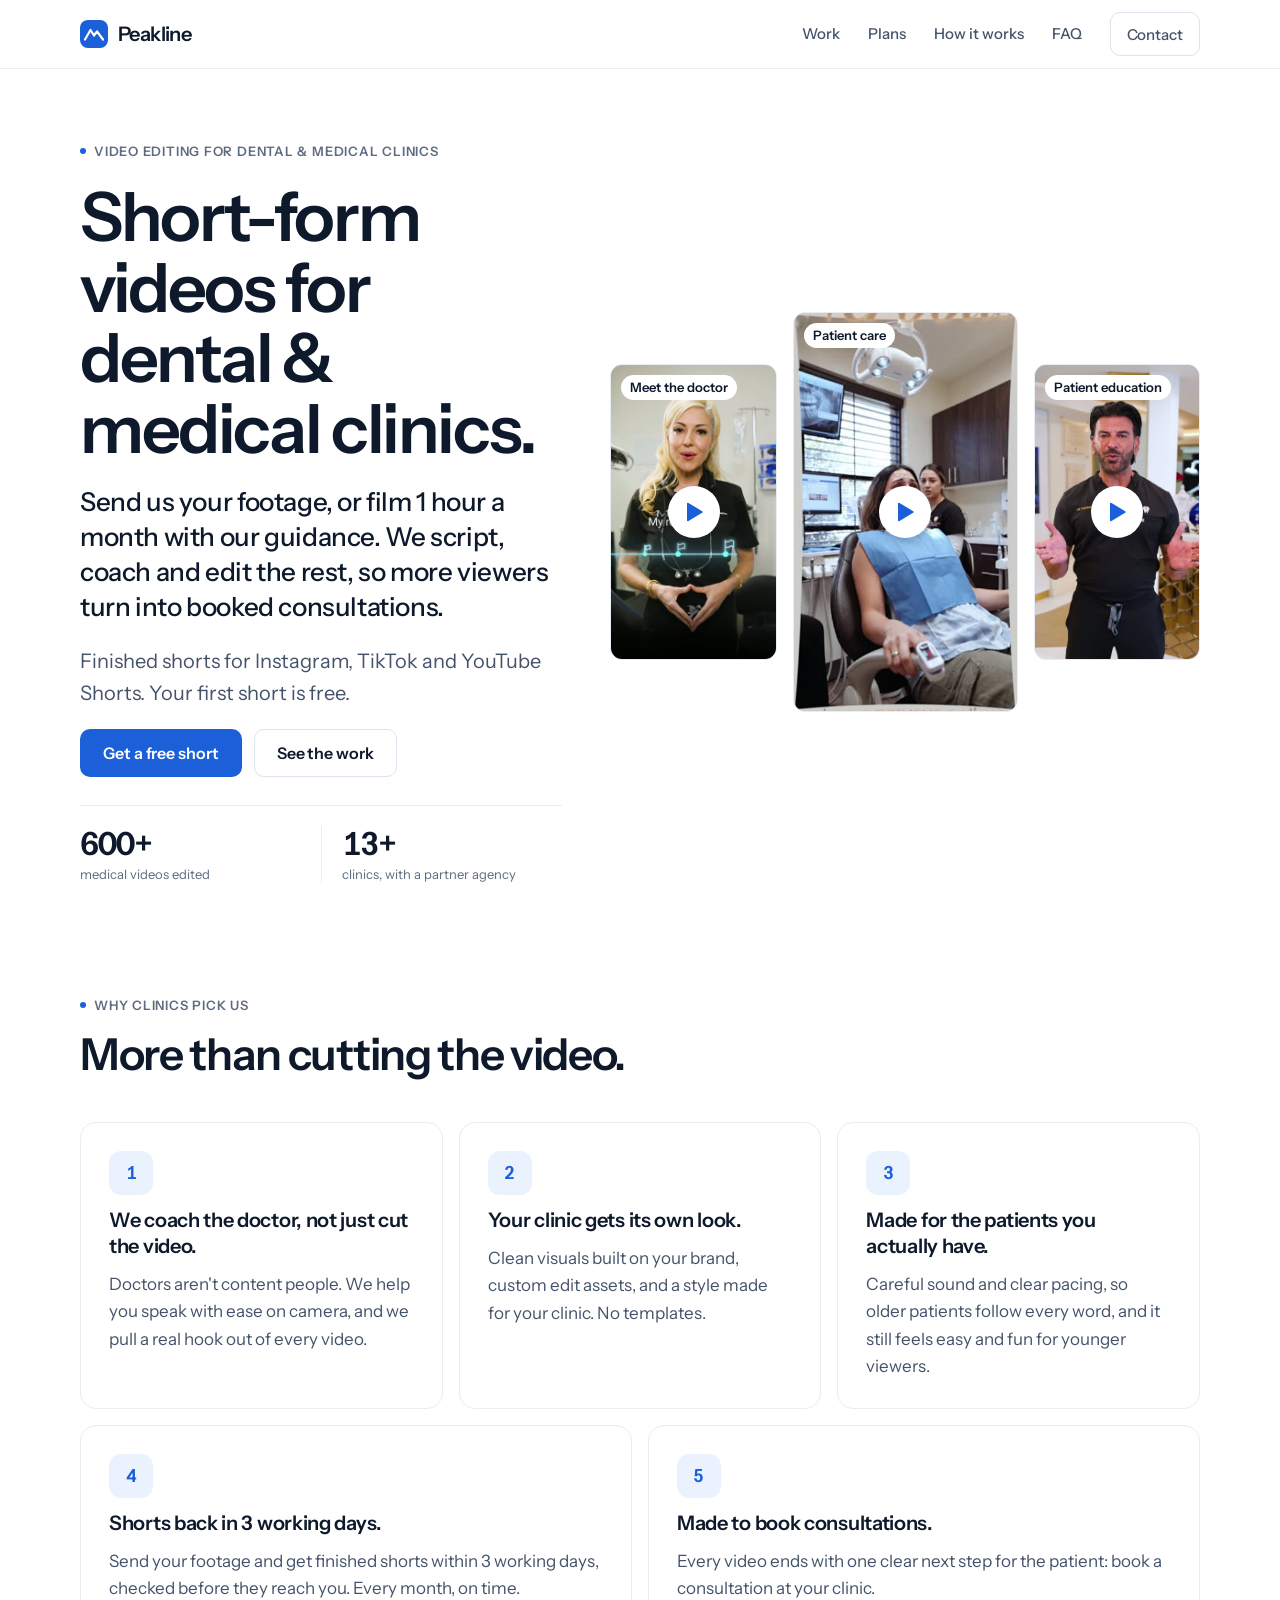
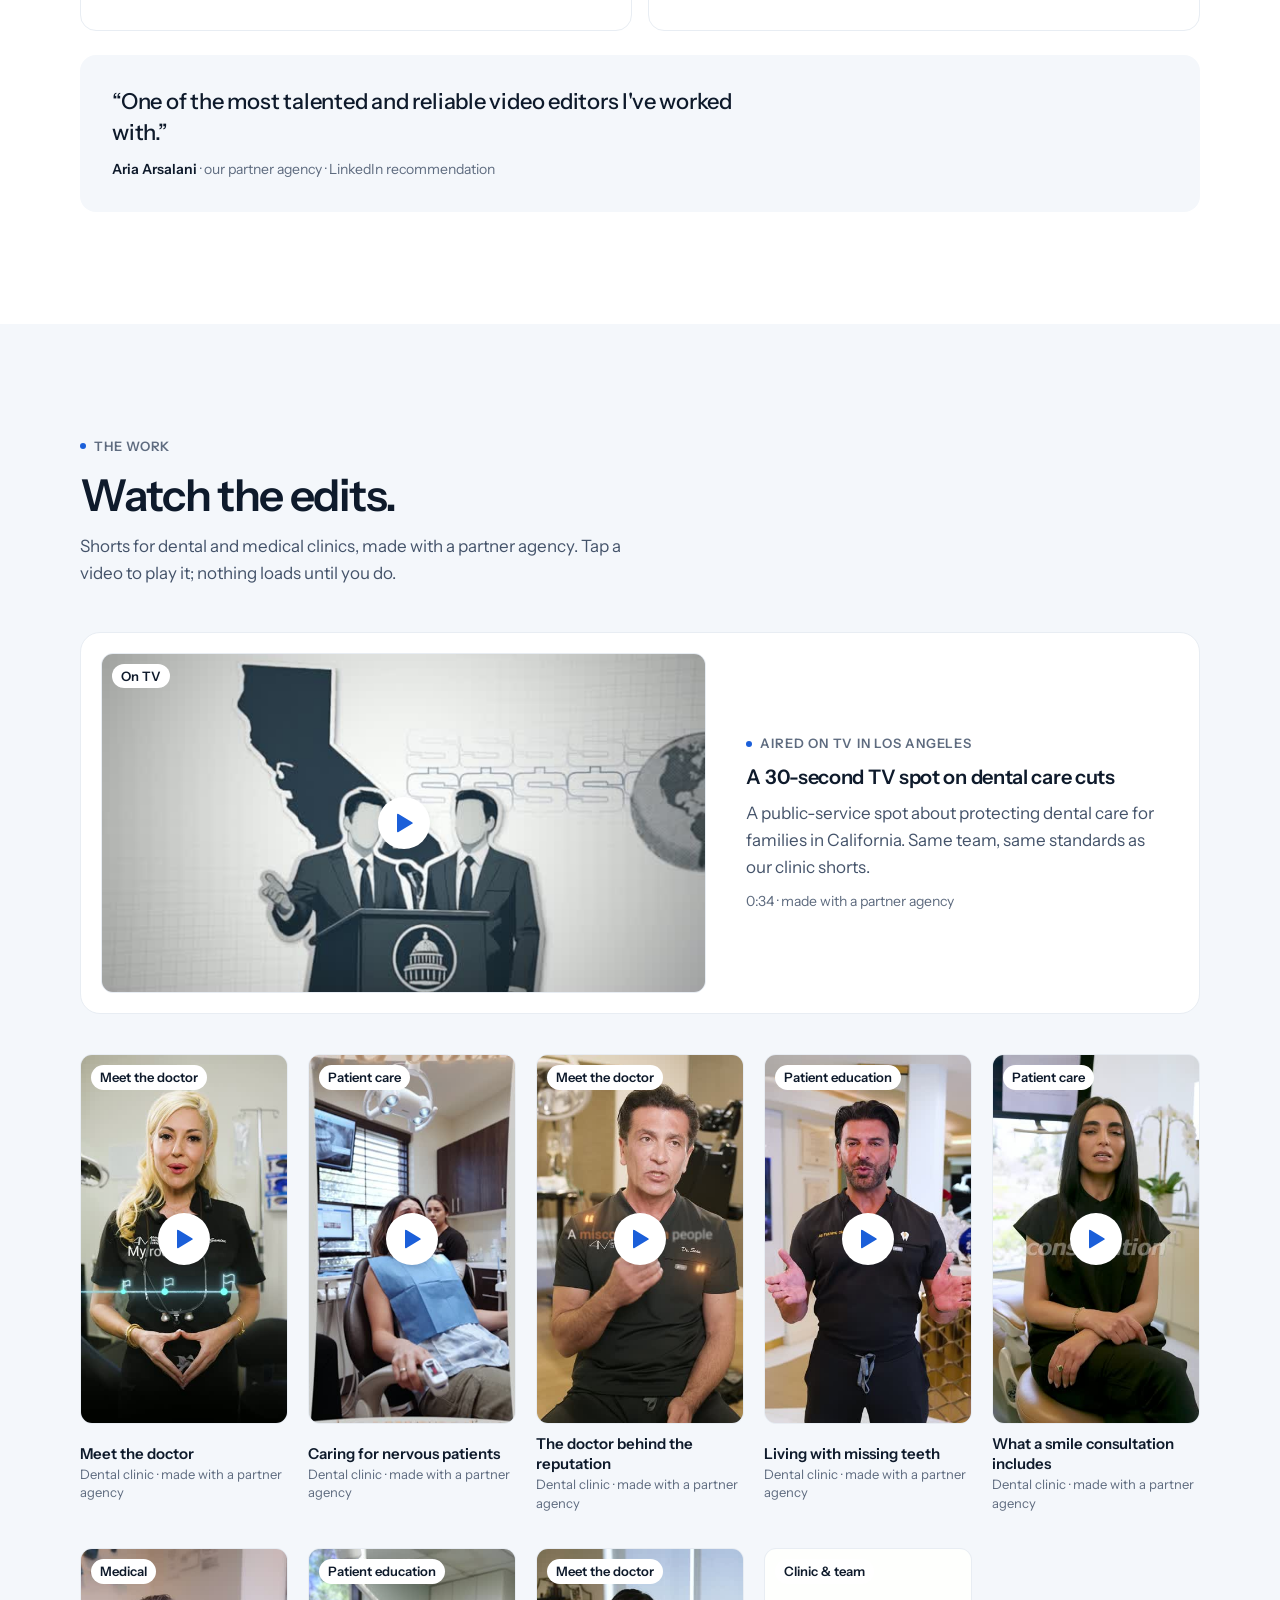
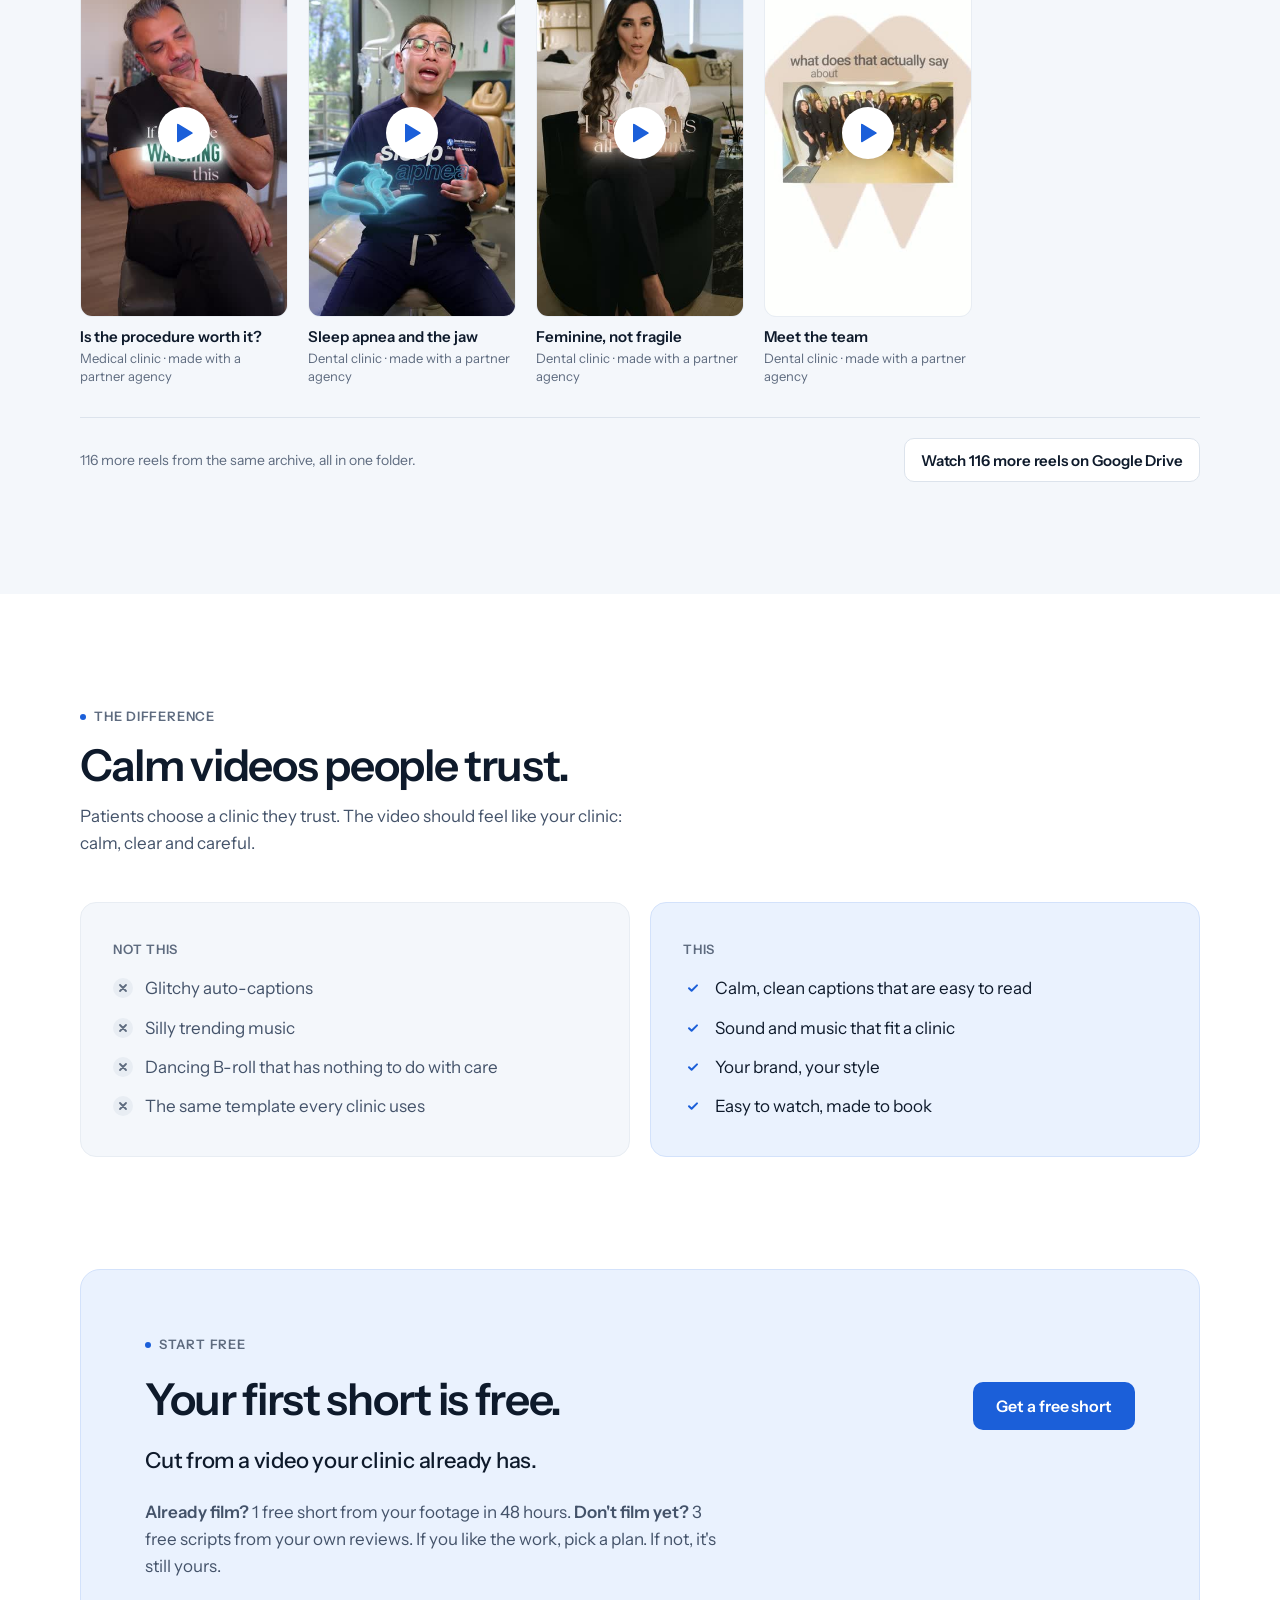
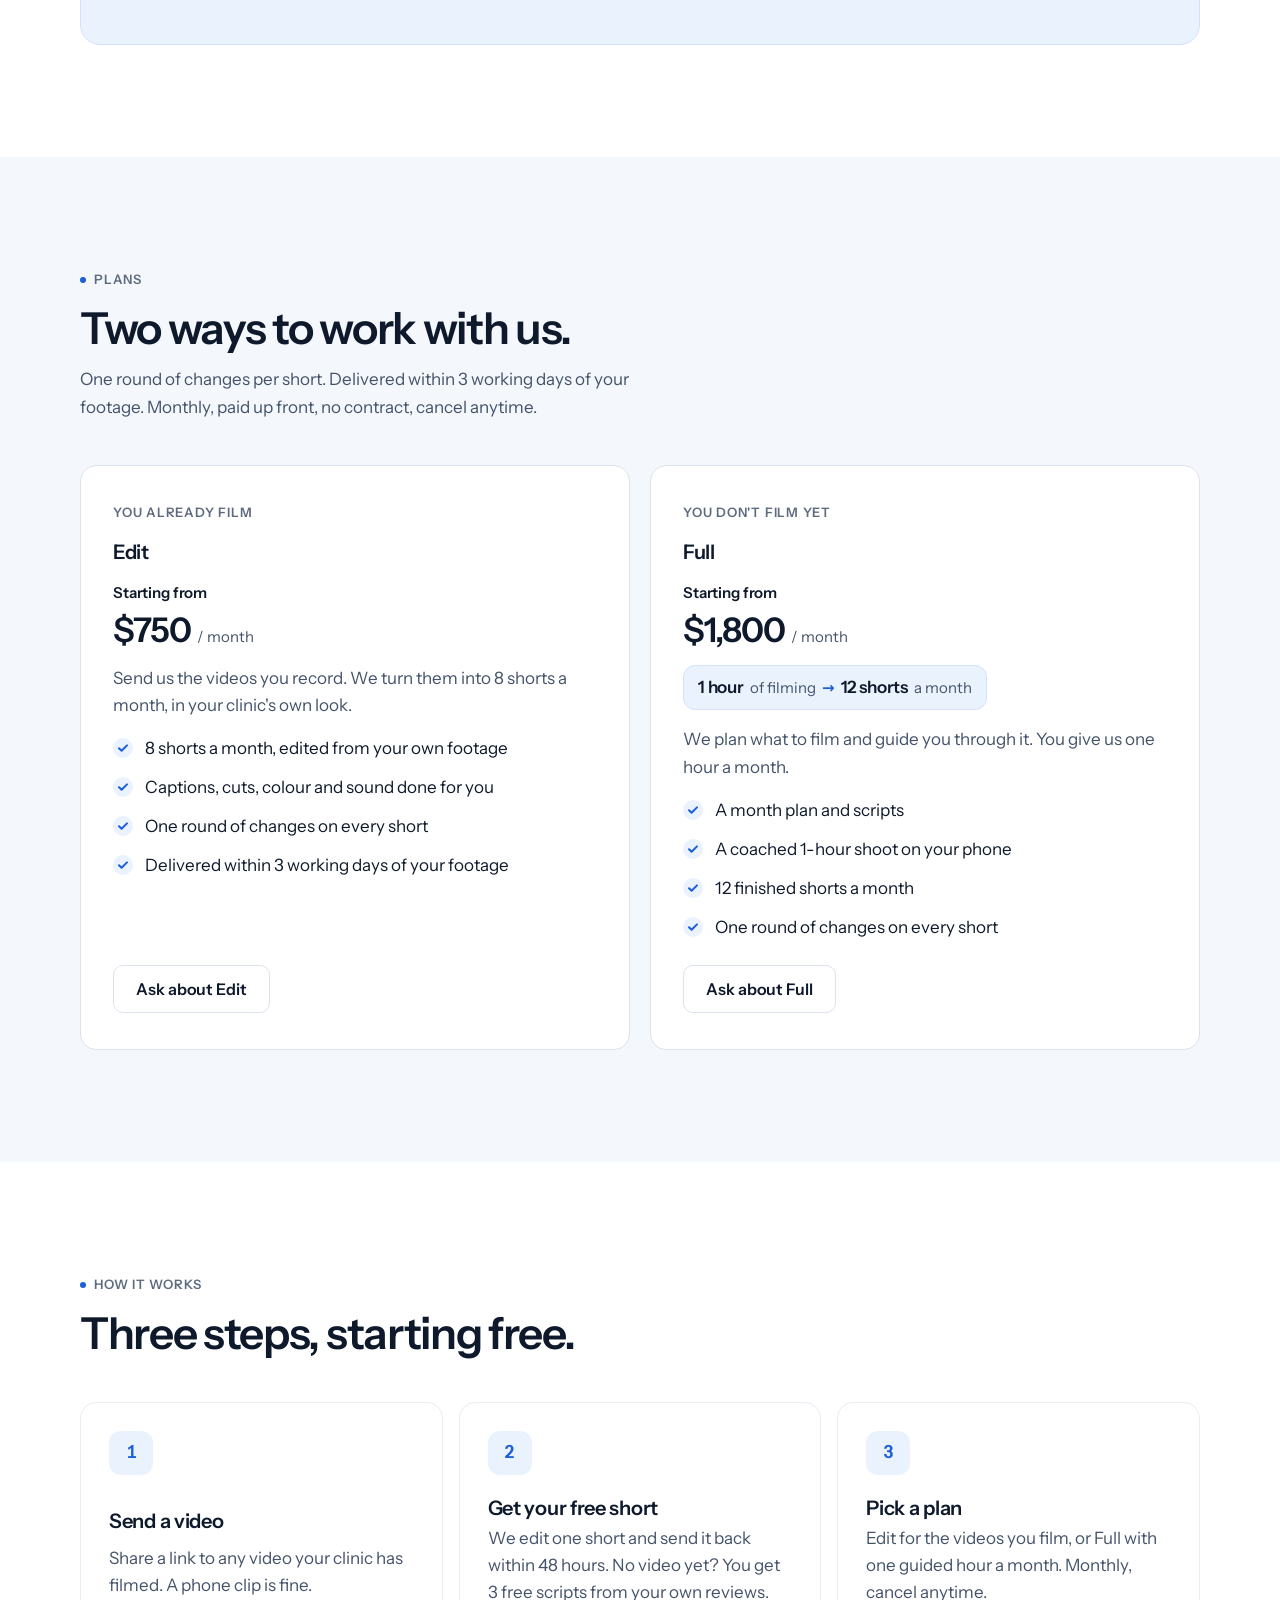
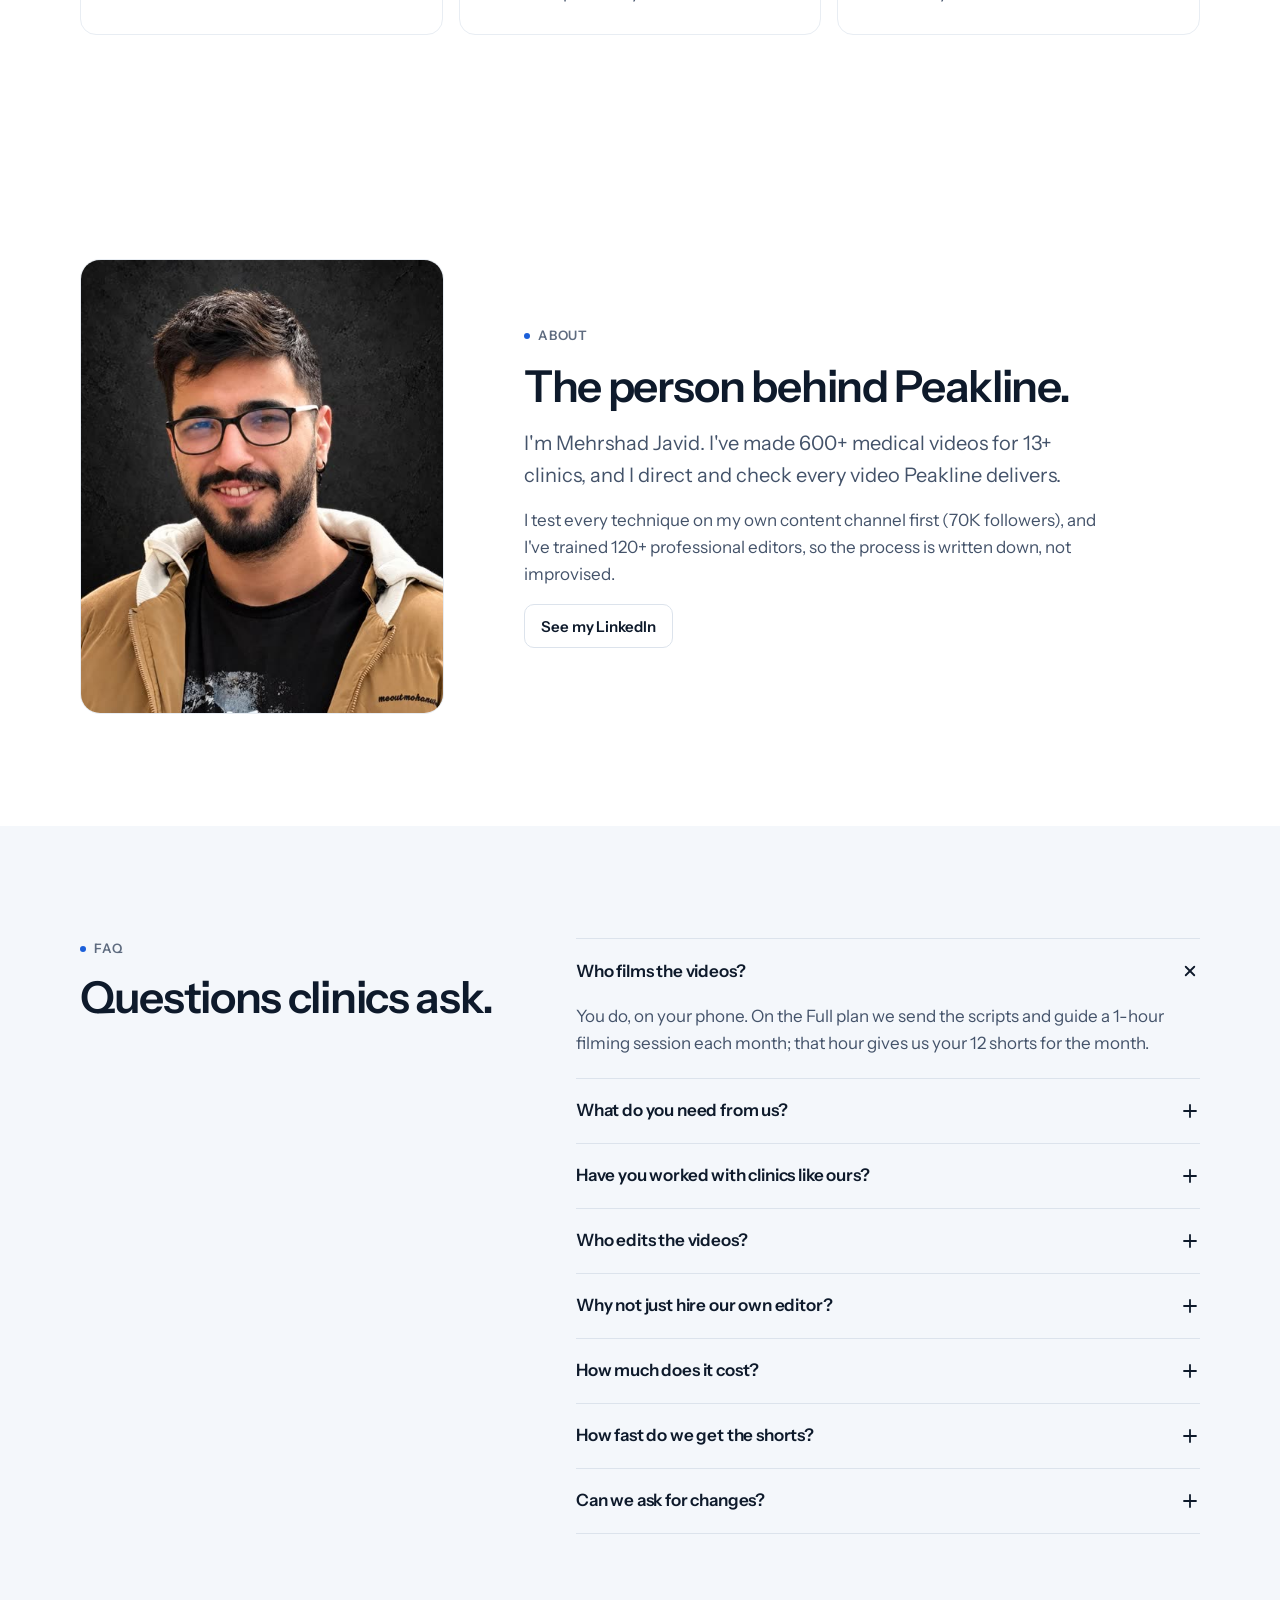
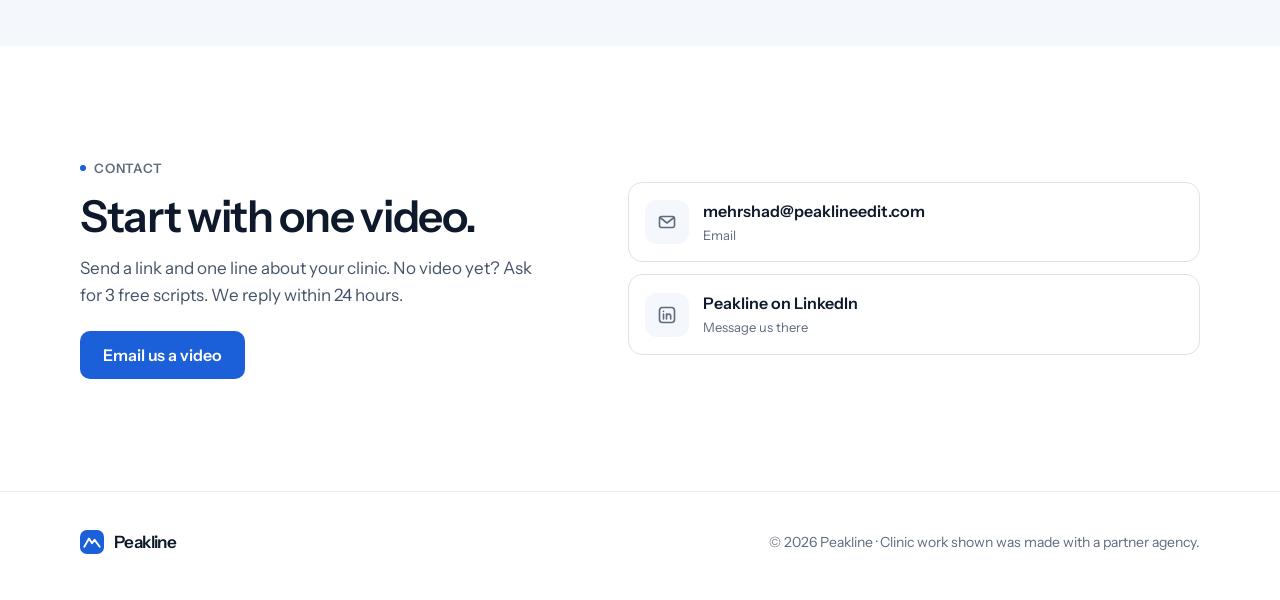
==== clinics/index.html @ 75a8a4d3 "Two pages: broad homepage + /clinics/ medical page, sitemap + robots Co-Authored-By: Claude Opus 5.5" ====
<!doctype html>
<html lang="en">
<head>
<meta charset="utf-8">
<meta name="viewport" content="width=device-width, initial-scale=1">
<title>Peakline · Short videos for dental &amp; medical clinics</title>
<meta name="description" content="Short videos for dental &amp; medical clinics, built to turn viewers into booked consults. You film 1 hour a month on your phone; we plan, script and edit the shorts. 600+ medical videos edited. Your first short is free.">

<link rel="canonical" href="https://peaklineedit.com/clinics/">
<meta property="og:type" content="website">
<meta property="og:title" content="Peakline · Short videos for dental &amp; medical clinics">
<meta property="og:description" content="You film 1 hour a month on your phone. We do the rest. Your first short is free.">
<meta property="og:url" content="https://peaklineedit.com/clinics/">
<meta name="theme-color" content="#FFFFFF">
<link rel="icon" href="data:image/svg+xml,%3Csvg xmlns='http://www.w3.org/2000/svg' viewBox='0 0 28 28'%3E%3Crect width='28' height='28' rx='8' fill='%231B5FD9'/%3E%3Cpath d='M5 19.5 10.5 10l3.5 5.5 3-4 6 8' stroke='%23fff' stroke-width='2.2' fill='none' stroke-linecap='round' stroke-linejoin='round'/%3E%3C/svg%3E">
<style>
@font-face{font-family:'Instrument Sans';font-style:normal;font-weight:400 600;font-display:swap;src:url([data-uri]) format('woff2')}
body{margin:0;background:#FFFFFF}
a{color:#1B5FD9}a:hover{color:#154CB3}
.pk{--bg:#FFFFFF;--bg-alt:#F4F7FB;--line:#DCE3EC;--line-soft:#E8EDF3;--ink:#0E1A2B;--ink-2:#44536A;--ink-3:#5E6B7F;--blue:#1B5FD9;--blue-hover:#154CB3;--blue-tint:#EAF2FE;--poster:#E3EAF3;--poster-2:#D5DFEB;
  container-type:inline-size;background:var(--bg);color:var(--ink);font-family:'Instrument Sans',system-ui,-apple-system,'Segoe UI',sans-serif;font-size:17px;line-height:1.6;-webkit-font-smoothing:antialiased;text-rendering:optimizeLegibility}
.pk *,.pk *::before,.pk *::after{box-sizing:border-box}
.pk h1,.pk h2,.pk h3,.pk p,.pk ul,.pk ol{margin:0}
.pk-wrap{width:100%;max-width:1200px;margin-inline:auto;padding-inline:20px}
.pk-sec{padding-block:64px}
.pk-alt{background:var(--bg-alt)}
.pk-label{display:inline-flex;align-items:center;gap:8px;font-size:13px;font-weight:600;letter-spacing:.06em;text-transform:uppercase;color:var(--ink-3)}
.pk-label i{width:6px;height:6px;border-radius:50%;background:var(--blue)}
.pk-h1{font-size:clamp(2.5rem,1.7rem + 3.6cqi,4.25rem);line-height:1.04;font-weight:600;letter-spacing:-.035em;text-wrap:balance}
.pk-h2{font-size:clamp(1.875rem,1.4rem + 2cqi,2.75rem);line-height:1.1;font-weight:600;letter-spacing:-.03em;text-wrap:balance}
.pk-h3{font-size:1.25rem;line-height:1.3;font-weight:600;letter-spacing:-.015em}
.pk-sub{font-size:clamp(1.25rem,1.05rem + .9cqi,1.625rem);line-height:1.35;font-weight:500;letter-spacing:-.015em;color:var(--ink);max-width:30rem}
.pk-lead{font-size:clamp(1.0625rem,1rem + .4cqi,1.25rem);line-height:1.6;color:var(--ink-2);max-width:34rem}
.pk-p{color:var(--ink-2);max-width:36rem}
.pk-small{font-size:14px;line-height:1.5;color:var(--ink-3)}
.pk-head-block{display:grid;gap:14px;margin-bottom:32px}
/* buttons: one blue button per screen, the rest neutral */
.pk-btn{display:inline-flex;align-items:center;justify-content:center;gap:8px;min-height:48px;padding:0 22px;border-radius:10px;border:1px solid transparent;font:600 16px/1 'Instrument Sans',system-ui,sans-serif;letter-spacing:-.005em;text-decoration:none;cursor:pointer;white-space:nowrap;transition:background .15s,border-color .15s,color .15s}
.pk-btn--blue{background:var(--blue);color:#FFFFFF}
.pk-btn--blue:hover{background:var(--blue-hover);color:#FFFFFF}
.pk-btn--line{background:#FFFFFF;color:var(--ink);border-color:var(--line)}
.pk-btn--line:hover{border-color:var(--ink-3);color:var(--ink)}
.pk-btn--sm{min-height:44px;padding:0 16px;font-size:15px}
.pk a:focus-visible,.pk button:focus-visible,.pk summary:focus-visible{outline:3px solid var(--blue);outline-offset:2px}
/* header */
.pk-head{border-bottom:1px solid var(--line-soft);background:#FFFFFF}
.pk-head .pk-wrap{display:flex;align-items:center;justify-content:space-between;gap:16px;min-height:68px}
.pk-logo{display:inline-flex;align-items:center;gap:10px;min-height:44px;color:var(--ink);text-decoration:none;font-weight:600;font-size:20px;letter-spacing:-.03em}
.pk-logo:hover{color:var(--ink)}
.pk-nav{display:none;align-items:center;gap:28px}
.pk-nav a{color:var(--ink-2);text-decoration:none;font-size:15px;font-weight:500}
.pk-nav a:hover{color:var(--ink)}
/* hero */
.pk-hero{padding-block:40px 64px}
.pk-hero-grid{display:grid;gap:40px}
.pk-hero-text{display:grid;gap:20px;align-content:start}
.pk-ctas{display:flex;flex-wrap:wrap;gap:12px}
.pk-stats{display:grid;grid-template-columns:repeat(3,minmax(0,1fr));gap:0;margin-top:8px;padding-top:20px;border-top:1px solid var(--line-soft)}
.pk-stat{display:grid;gap:2px;padding-inline:12px;border-inline-start:1px solid var(--line-soft)}
.pk-stat:first-child{padding-inline-start:0;border-inline-start:0}
.pk-stat b{font-size:clamp(1.5rem,1.2rem + 1.2cqi,2rem);line-height:1.15;font-weight:600;letter-spacing:-.03em;font-variant-numeric:tabular-nums}
.pk-stat span{font-size:13px;line-height:1.4;color:var(--ink-3)}
.pk-hero-reel{display:grid;grid-template-columns:repeat(3,minmax(0,1fr));gap:10px;align-items:start}
.pk-hero-reel>:nth-child(2){margin-top:-16px}
/* poster cards (9:16, poster first, video loads only on tap) */
.pk-poster{position:relative;display:block;width:100%;aspect-ratio:9/16;border-radius:12px;background:var(--poster);overflow:hidden;border:1px solid var(--line-soft)}
.pk-poster .pk-tag{position:absolute;inset-block-start:10px;inset-inline-start:10px;padding:4px 9px;border-radius:999px;background:#FFFFFF;font-size:13px;font-weight:600;line-height:1.3;color:var(--ink)}
.pk-play{position:absolute;inset:0;margin:auto;width:52px;height:52px;border-radius:50%;background:#FFFFFF;display:grid;place-items:center;box-shadow:0 6px 20px -8px rgb(14 26 43 / .35)}
.pk-cap{position:absolute;inset-inline:12%;inset-block-end:20%;display:grid;gap:6px;justify-items:center}
.pk-cap span{display:block;height:9px;border-radius:5px;background:#FFFFFF}
.pk-cap span:first-child{width:80%}
.pk-cap span:last-child{width:52%;background:var(--blue)}
/* screening room */
.pk-chips{display:flex;gap:8px;overflow-x:auto;padding:2px 2px 6px;margin:0 -2px 24px;scrollbar-width:none}
.pk-chip{flex:none;min-height:44px;padding:0 16px;border-radius:999px;border:1px solid var(--line);background:#FFFFFF;color:var(--ink-2);font:500 15px/1 'Instrument Sans',system-ui,sans-serif;cursor:pointer}
.pk-chip:hover{border-color:var(--ink-3);color:var(--ink)}
.pk-chip.is-on{background:var(--ink);border-color:var(--ink);color:#FFFFFF}
.pk-grid{display:grid;grid-template-columns:repeat(2,minmax(0,1fr));gap:20px 12px}
.pk-card{display:grid;gap:10px;margin:0;padding:0;border:0;background:none;text-align:start;cursor:pointer;font:inherit;color:inherit}
.pk-card:hover .pk-poster{border-color:var(--line)}
.pk-card:hover .pk-play{background:var(--blue)}
.pk-card:hover .pk-play svg path{fill:#FFFFFF}
.pk-card-meta{display:grid;gap:1px}
.pk-card-meta b{font-size:15px;font-weight:600;line-height:1.35}
.pk-card-meta span{font-size:13px;line-height:1.4;color:var(--ink-3)}
.pk-more{display:flex;flex-wrap:wrap;align-items:center;justify-content:space-between;gap:12px;margin-top:32px;padding-top:20px;border-top:1px solid var(--line)}
/* raw vs edited */
.pk-ba{display:grid;gap:36px}
.pk-ba-text{display:grid;gap:18px;align-content:center}
.pk-checks{list-style:none;padding:0;display:grid;gap:12px}
.pk-checks li{display:grid;grid-template-columns:22px minmax(0,1fr);gap:10px;align-items:start;color:var(--ink)}
.pk-checks svg{margin-top:3px}
.pk-ba-pair{display:grid;grid-template-columns:repeat(2,minmax(0,1fr));gap:12px}
.pk-ba-pair figure{margin:0;display:grid;gap:10px}
.pk-ba-pair figcaption{display:flex;justify-content:space-between;gap:8px;font-size:14px;font-weight:600}
.pk-ba-pair figcaption span{font-weight:400;color:var(--ink-3)}
.pk-raw{background:var(--poster-2)}
.pk-raw .pk-cap{display:none}
/* offer */
.pk-offer{display:grid;gap:20px;padding:32px 24px;border-radius:20px;background:var(--blue-tint);border:1px solid #D3E2FB}
.pk-offer .pk-h2{max-width:20ch}
.pk-offer-sub{font-size:clamp(1.125rem,1rem + .6cqi,1.375rem);font-weight:500;letter-spacing:-.01em;color:var(--ink)}
/* lanes */
.pk-lanes{display:grid;gap:16px}
.pk-lane{display:flex;flex-direction:column;gap:16px;padding:28px 24px;border-radius:16px;border:1px solid var(--line);background:#FFFFFF}
.pk-lane .pk-btn{align-self:flex-start;margin-top:auto}
.pk-lane .pk-checks{margin-bottom:8px}
/* steps */
.pk-steps{list-style:none;padding:0;display:grid;gap:12px;counter-reset:s}
.pk-step{display:grid;grid-template-columns:44px minmax(0,1fr);gap:16px;padding:20px;border-radius:16px;background:#FFFFFF;border:1px solid var(--line-soft)}
.pk-step-n{width:44px;height:44px;border-radius:12px;background:var(--blue-tint);color:var(--blue);display:grid;place-items:center;font-weight:600;font-size:18px;font-variant-numeric:tabular-nums}
.pk-step div{display:grid;gap:4px}
/* faq */
.pk-faq{display:grid;border-top:1px solid var(--line)}
.pk-faq details{border-bottom:1px solid var(--line)}
.pk-faq summary{list-style:none;display:flex;align-items:center;justify-content:space-between;gap:16px;min-height:64px;padding-block:16px;font-size:17px;font-weight:600;letter-spacing:-.01em;cursor:pointer}
.pk-faq summary::-webkit-details-marker{display:none}
.pk-faq summary svg{flex:none;transition:transform .2s}
.pk-faq details[open] summary svg{transform:rotate(45deg)}
.pk-faq details p{padding-bottom:20px;color:var(--ink-2);max-width:44rem}
/* contact */
.pk-contact{display:grid;gap:28px}
.pk-ways{display:grid;gap:12px}
.pk-way{display:grid;grid-template-columns:44px minmax(0,1fr);gap:14px;align-items:center;padding:16px;border-radius:14px;border:1px solid var(--line);background:#FFFFFF;color:var(--ink);text-decoration:none}
a.pk-way:hover{border-color:var(--ink-3);color:var(--ink)}
.pk-way-ic{width:44px;height:44px;border-radius:12px;background:var(--bg-alt);display:grid;place-items:center;color:var(--ink)}
.pk-way div{display:grid;gap:0;min-width:0}
.pk-way b{font-size:16px;font-weight:600;overflow-wrap:anywhere}
.pk-way span{font-size:13px;color:var(--ink-3)}
.pk-way--slot{border-style:dashed}
.pk-way--slot b{color:var(--ink-3);font-weight:500}
/* footer */
.pk-foot{border-top:1px solid var(--line-soft);padding-block:28px 36px}
.pk-foot .pk-wrap{display:grid;gap:10px}
/* tablet */
@container (min-width:640px){
  .pk-wrap{padding-inline:32px}
  .pk-nav{display:flex}
  .pk-head-cta-phone{display:none}
  .pk-grid{grid-template-columns:repeat(3,minmax(0,1fr));gap:28px 16px}
  .pk-offer{padding:48px}
  .pk-lanes{grid-template-columns:repeat(2,minmax(0,1fr));gap:20px}
  .pk-lane{padding:36px 32px}
  .pk-steps{grid-template-columns:repeat(3,minmax(0,1fr));gap:16px}
  .pk-step{grid-template-columns:minmax(0,1fr);gap:20px;padding:28px}
  .pk-ways{grid-template-columns:repeat(3,minmax(0,1fr))}
  .pk-stat{padding-inline:20px}
}
@container (max-width:639.98px){.pk-head-cta-desk{display:none}
  /* phone: the work is one swipe row (2 cards + a peek of the 3rd), so the section stays short */
  .pk-grid{display:flex;gap:12px;overflow-x:auto;scroll-snap-type:x mandatory;margin-inline:-20px;padding-inline:20px;scroll-padding-inline:20px;scrollbar-width:none}
  .pk-grid .pk-card{flex:0 0 42%;scroll-snap-align:start}
}
/* desktop */
@container (min-width:1024px){
  .pk-wrap{padding-inline:40px}
  .pk-sec{padding-block:112px}
  .pk-hero{padding-block:72px 112px}
  .pk-hero-grid{grid-template-columns:minmax(0,.9fr) minmax(0,1.1fr);gap:48px;align-items:center}
  .pk-hero-reel{grid-template-columns:minmax(0,1fr) minmax(0,1.35fr) minmax(0,1fr);gap:16px;align-items:center}
  .pk-hero-reel>:nth-child(2){margin-top:0}
  .pk-head-block{margin-bottom:44px}
  .pk-grid{grid-template-columns:repeat(5,minmax(0,1fr));gap:36px 20px}
  .pk-ba{grid-template-columns:minmax(0,1fr) minmax(0,1fr);gap:80px;align-items:center}
  .pk-ba-pair{gap:20px}
  .pk-offer{grid-template-columns:minmax(0,1.3fr) auto;align-items:end;column-gap:48px;padding:64px}
  .pk-offer .pk-btn{grid-column:2;grid-row:1 / span 3;align-self:center}
  .pk-faq-wrap{display:grid;grid-template-columns:minmax(0,.8fr) minmax(0,1.2fr);gap:80px;align-items:start}
  .pk-contact{grid-template-columns:minmax(0,.9fr) minmax(0,1.1fr);gap:80px;align-items:center}
  .pk-ways{grid-template-columns:minmax(0,1fr)}
  .pk-foot .pk-wrap{grid-template-columns:minmax(0,1fr) auto;align-items:center}
}
@media (prefers-reduced-motion:reduce){.pk *{transition:none !important}}
/* build additions: real posters + tap-to-play video */
html{scroll-behavior:smooth}
.pk-poster img,.pk-poster video{position:absolute;inset:0;width:100%;height:100%;object-fit:cover;display:block}
.pk-poster video{background:#0E1A2B}
.pk-poster.is-playing .pk-tag,.pk-poster.is-playing .pk-play,.pk-poster.is-playing .pk-cap{display:none}
.pk-poster.has-img .pk-cap{display:none}
.pk-poster .pk-tag,.pk-poster .pk-play{z-index:1}
.pk-card[hidden]{display:none}
.pk-card:disabled{cursor:default}
.pk-card:disabled .pk-play{display:none}
.pk-skip{position:absolute;left:-9999px}
.pk-skip:focus{left:16px;top:12px;z-index:9;background:#fff;padding:8px 12px;border-radius:8px}
@media (prefers-reduced-motion:reduce){html{scroll-behavior:auto}}
/* selling points + contrast (2026-10-31, same tokens as design v1) */
.pk-why{display:grid;gap:12px}
.pk-why-card{display:grid;gap:12px;align-content:start;padding:24px;border-radius:16px;border:1px solid var(--line-soft);background:#FFFFFF}
.pk-quote{margin:24px 0 0;padding:24px;border-radius:16px;background:var(--bg-alt);display:grid;gap:10px}
.pk-quote blockquote{margin:0;font-size:clamp(1.125rem,1rem + .6cqi,1.375rem);line-height:1.4;font-weight:500;letter-spacing:-.01em;color:var(--ink);max-width:40rem}
.pk-quote figcaption{font-size:14px;line-height:1.5;color:var(--ink-3)}
.pk-quote figcaption b{color:var(--ink);font-weight:600}
.pk-vs{display:grid;gap:12px}
.pk-vs-col{display:grid;gap:16px;align-content:start;padding:28px 24px;border-radius:16px}
.pk-vs-not{background:var(--bg-alt);border:1px solid var(--line-soft)}
.pk-vs-not .pk-x li{color:var(--ink-2)}
.pk-vs-yes{background:var(--blue-tint);border:1px solid #D3E2FB}
.pk-x{list-style:none;padding:0;display:grid;gap:12px}
.pk-x li{display:grid;grid-template-columns:22px minmax(0,1fr);gap:10px;align-items:start}
.pk-x svg{margin-top:3px}
@container (min-width:640px){
  .pk-why{grid-template-columns:repeat(2,minmax(0,1fr));gap:16px}
  .pk-why-card{padding:28px}
  .pk-quote{padding:32px}
  .pk-vs{grid-template-columns:repeat(2,minmax(0,1fr));gap:20px}
  .pk-vs-col{padding:36px 32px}
}
@container (min-width:640px) and (max-width:1023.98px){
  .pk-why-card:last-child{grid-column:1 / -1}
}
@container (min-width:1024px){
  .pk-why{grid-template-columns:repeat(6,minmax(0,1fr))}
  .pk-why-card{grid-column:span 2}
  .pk-why-card:nth-child(n+4){grid-column:span 3}
}
/* TV feature card */
.pk-feature{display:grid;gap:20px;margin-bottom:40px;padding:16px;border-radius:20px;background:#FFFFFF;border:1px solid var(--line-soft)}
.pk-poster--wide{aspect-ratio:16/9}
.pk-feature-text{display:grid;gap:10px;align-content:center;padding:0 8px 8px}
@container (min-width:1024px){
  .pk-feature{grid-template-columns:minmax(0,1.4fr) minmax(0,1fr);gap:40px;padding:20px}
  .pk-feature-text{padding:0 20px 0 0}
}
/* quiet "see more work" row */
.pk-morework{margin-top:28px}
.pk-morework summary{display:inline-flex;align-items:center;min-height:44px;padding:0 4px;color:var(--ink-2);font-weight:500;font-size:15px;cursor:pointer;text-decoration:underline;text-underline-offset:4px;text-decoration-color:var(--line)}
.pk-morework summary:hover{color:var(--ink)}
.pk-morework[open] summary{margin-bottom:20px}
@container (min-width:1024px){.pk-grid--n4{grid-template-columns:repeat(4,minmax(0,1fr))}}
/* bigger hero videos (Mehrshad 2026-10-31: "so small") */
@container (max-width:639.98px){
  .pk-hero-reel{display:flex;gap:12px;overflow-x:auto;scroll-snap-type:x mandatory;margin-inline:-20px;padding-inline:20px;scroll-padding-inline:20px;scrollbar-width:none}
  .pk-hero-reel>.pk-card{flex:0 0 62%;scroll-snap-align:start}
  .pk-hero-reel>:nth-child(2){margin-top:0}
}
/* about */
.pk-about{display:grid;gap:28px;align-items:center}
.pk-about-photo{margin:0;width:100%;max-width:320px;aspect-ratio:4/5;border-radius:20px;overflow:hidden;background:var(--poster);border:1px solid var(--line-soft)}
.pk-about-photo img{width:100%;height:100%;object-fit:cover;display:block}
.pk-about-text{display:grid;gap:16px;align-content:center;justify-items:start}
@container (min-width:1024px){
  .pk-about{grid-template-columns:minmax(0,.7fr) minmax(0,1.3fr);gap:80px}
  .pk-about-photo{max-width:none}
}
/* 1 hour -> 8-12 shorts equation */
.pk-equation{display:inline-flex;flex-wrap:wrap;align-items:baseline;gap:6px;align-self:flex-start;padding:10px 14px;border-radius:12px;background:var(--blue-tint);border:1px solid #D3E2FB;color:var(--ink-2);font-size:15px;line-height:1.4}
.pk-equation b{color:var(--ink);font-weight:600;font-size:17px;letter-spacing:-.01em}
.pk-equation span[aria-hidden]{color:var(--blue);font-weight:600}
.pk-sr{position:absolute;width:1px;height:1px;overflow:hidden;clip:rect(0 0 0 0);white-space:nowrap}
.pk-price{display:flex;flex-wrap:wrap;align-items:baseline;gap:6px;margin:-6px 0 0;color:var(--ink-2);font-size:15px}
.pk-price b{color:var(--ink);font-size:34px;font-weight:600;letter-spacing:-.03em;line-height:1}
.pk-from{flex-basis:100%;color:var(--ink);font-size:15px;font-weight:700;letter-spacing:-.01em;margin-bottom:2px}

</style>
</head>
<body>
<div class="pk" dir="ltr" lang="en">
<a class="pk-skip" href="#main">Skip to content</a>

<header class="pk-head">
<div class="pk-wrap">
<a class="pk-logo" href="/" aria-label="Peakline home">
<svg width="28" height="28" viewBox="0 0 28 28" fill="none" aria-hidden="true"><rect width="28" height="28" rx="8" fill="#1B5FD9"></rect><path d="M5 19.5 10.5 10l3.5 5.5 3-4 6 8" stroke="#FFFFFF" stroke-width="2.2" stroke-linecap="round" stroke-linejoin="round"></path></svg>
<span>Peakline</span>
</a>
<nav class="pk-nav" aria-label="Main">
<a href="#work">Work</a>
<a href="#plans">Plans</a>
<a href="#how">How it works</a>
<a href="#faq">FAQ</a>
<a class="pk-btn pk-btn--line pk-btn--sm pk-head-cta-desk" href="#contact">Contact</a>
</nav>
<a class="pk-btn pk-btn--line pk-btn--sm pk-head-cta-phone" href="#contact">Contact</a>
</div>
</header>

<main id="main">
<section class="pk-hero" id="top">
<div class="pk-wrap pk-hero-grid">
<div class="pk-hero-text">
<span class="pk-label"><i></i>Video editing for dental &amp; medical clinics</span>
<h1 class="pk-h1">Short-form videos for dental &amp; medical clinics.</h1>
<p class="pk-sub">Send us your footage, or film 1 hour a month with our guidance. We script, coach and edit the rest, so more viewers turn into booked consultations.</p>
<p class="pk-lead">Finished shorts for Instagram, TikTok and YouTube Shorts. Your first short is free.</p>
<div class="pk-ctas">
<a class="pk-btn pk-btn--blue" href="#contact">Get a free short</a>
<a class="pk-btn pk-btn--line" href="#work">See the work</a>
</div>
<div class="pk-stats" style="grid-template-columns:repeat(2,minmax(0,1fr))">
<div class="pk-stat"><b>600+</b><span>medical videos edited</span></div>
<div class="pk-stat"><b>13+</b><span>clinics, with a partner agency</span></div>
</div>
</div>
<div class="pk-hero-reel" aria-label="Three example shorts">
<button type="button" class="pk-card" data-cat="doctors" aria-label="Play: Meet the doctor" data-src="/media/doctor-intro.mp4"><span class="pk-poster has-img"><img src="[data-uri]" alt="" loading="lazy" decoding="async"><span class="pk-tag">Meet the doctor</span><span class="pk-play" aria-hidden="true"><svg width="18" height="20" viewBox="0 0 18 20"><path d="M2 1.8v16.4a1 1 0 0 0 1.5.86l13.6-8.2a1 1 0 0 0 0-1.72L3.5.94A1 1 0 0 0 2 1.8Z" fill="#1B5FD9"></path></svg></span><span class="pk-cap" aria-hidden="true"><span></span><span></span></span></span></button>
<button type="button" class="pk-card" data-cat="care" aria-label="Play: Caring for nervous patients" data-src="/media/nervous-patients.mp4"><span class="pk-poster has-img"><img src="[data-uri]" alt="" loading="lazy" decoding="async"><span class="pk-tag">Patient care</span><span class="pk-play" aria-hidden="true"><svg width="18" height="20" viewBox="0 0 18 20"><path d="M2 1.8v16.4a1 1 0 0 0 1.5.86l13.6-8.2a1 1 0 0 0 0-1.72L3.5.94A1 1 0 0 0 2 1.8Z" fill="#1B5FD9"></path></svg></span><span class="pk-cap" aria-hidden="true"><span></span><span></span></span></span></button>
<button type="button" class="pk-card" data-cat="education" aria-label="Play: Living with missing teeth" data-src="/media/missing-teeth.mp4"><span class="pk-poster has-img"><img src="[data-uri]" alt="" loading="lazy" decoding="async"><span class="pk-tag">Patient education</span><span class="pk-play" aria-hidden="true"><svg width="18" height="20" viewBox="0 0 18 20"><path d="M2 1.8v16.4a1 1 0 0 0 1.5.86l13.6-8.2a1 1 0 0 0 0-1.72L3.5.94A1 1 0 0 0 2 1.8Z" fill="#1B5FD9"></path></svg></span><span class="pk-cap" aria-hidden="true"><span></span><span></span></span></span></button>
</div>
</div>
</section>

<section class="pk-sec" id="why" style="padding-top:0">
<div class="pk-wrap">
<div class="pk-head-block">
<span class="pk-label"><i></i>Why clinics pick us</span>
<h2 class="pk-h2">More than cutting the video.</h2>
</div>
<div class="pk-why">
<div class="pk-why-card"><span class="pk-step-n">1</span><h3 class="pk-h3">We coach the doctor, not just cut the video.</h3><p class="pk-p">Doctors aren't content people. We help you speak with ease on camera, and we pull a real hook out of every video.</p></div>
<div class="pk-why-card"><span class="pk-step-n">2</span><h3 class="pk-h3">Your clinic gets its own look.</h3><p class="pk-p">Clean visuals built on your brand, custom edit assets, and a style made for your clinic. No templates.</p></div>
<div class="pk-why-card"><span class="pk-step-n">3</span><h3 class="pk-h3">Made for the patients you actually have.</h3><p class="pk-p">Careful sound and clear pacing, so older patients follow every word, and it still feels easy and fun for younger viewers.</p></div>
<div class="pk-why-card"><span class="pk-step-n">4</span><h3 class="pk-h3">Shorts back in 3 working days.</h3><p class="pk-p">Send your footage and get finished shorts within 3 working days, checked before they reach you. Every month, on time.</p></div>
<div class="pk-why-card"><span class="pk-step-n">5</span><h3 class="pk-h3">Made to book consultations.</h3><p class="pk-p">Every video ends with one clear next step for the patient: book a consultation at your clinic.</p></div>
</div>
<figure class="pk-quote">
<blockquote>&ldquo;One of the most talented and reliable video editors I've worked with.&rdquo;</blockquote>
<figcaption><b>Aria Arsalani</b> · our partner agency · LinkedIn recommendation</figcaption>
</figure>
</div>
</section>

<section class="pk-sec pk-alt" id="work">
<div class="pk-wrap">
<div class="pk-head-block">
<span class="pk-label"><i></i>The work</span>
<h2 class="pk-h2">Watch the edits.</h2>
<p class="pk-p">Shorts for dental and medical clinics, made with a partner agency. Tap a video to play it; nothing loads until you do.</p>
</div>
<div class="pk-feature"><button type="button" class="pk-card pk-feature-play" data-cat="feature" aria-label="Play: A 30-second TV spot on dental care cuts" data-src="/media/tv-spot.mp4"><span class="pk-poster pk-poster--wide has-img"><img src="[data-uri]" alt="" loading="lazy" decoding="async"><span class="pk-tag">On TV</span><span class="pk-play" aria-hidden="true"><svg width="18" height="20" viewBox="0 0 18 20"><path d="M2 1.8v16.4a1 1 0 0 0 1.5.86l13.6-8.2a1 1 0 0 0 0-1.72L3.5.94A1 1 0 0 0 2 1.8Z" fill="#1B5FD9"></path></svg></span><span class="pk-cap" aria-hidden="true"><span></span><span></span></span></span></button><div class="pk-feature-text"><span class="pk-label"><i></i>Aired on TV in Los Angeles</span><h3 class="pk-h3">A 30-second TV spot on dental care cuts</h3><p class="pk-p">A public-service spot about protecting dental care for families in California. Same team, same standards as our clinic shorts.</p><p class="pk-small">0:34 · made with a partner agency</p></div></div>

<div class="pk-grid pk-grid--n9">
<button type="button" class="pk-card" data-cat="doctors" aria-label="Play: Meet the doctor" data-src="/media/doctor-intro.mp4"><span class="pk-poster has-img"><img src="[data-uri]" alt="" loading="lazy" decoding="async"><span class="pk-tag">Meet the doctor</span><span class="pk-play" aria-hidden="true"><svg width="18" height="20" viewBox="0 0 18 20"><path d="M2 1.8v16.4a1 1 0 0 0 1.5.86l13.6-8.2a1 1 0 0 0 0-1.72L3.5.94A1 1 0 0 0 2 1.8Z" fill="#1B5FD9"></path></svg></span><span class="pk-cap" aria-hidden="true"><span></span><span></span></span></span><span class="pk-card-meta"><b>Meet the doctor</b><span>Dental clinic · made with a partner agency</span></span></button>
<button type="button" class="pk-card" data-cat="care" aria-label="Play: Caring for nervous patients" data-src="/media/nervous-patients.mp4"><span class="pk-poster has-img"><img src="[data-uri]" alt="" loading="lazy" decoding="async"><span class="pk-tag">Patient care</span><span class="pk-play" aria-hidden="true"><svg width="18" height="20" viewBox="0 0 18 20"><path d="M2 1.8v16.4a1 1 0 0 0 1.5.86l13.6-8.2a1 1 0 0 0 0-1.72L3.5.94A1 1 0 0 0 2 1.8Z" fill="#1B5FD9"></path></svg></span><span class="pk-cap" aria-hidden="true"><span></span><span></span></span></span><span class="pk-card-meta"><b>Caring for nervous patients</b><span>Dental clinic · made with a partner agency</span></span></button>
<button type="button" class="pk-card" data-cat="doctors" aria-label="Play: The doctor behind the reputation" data-src="/media/doctor-reputation.mp4"><span class="pk-poster has-img"><img src="[data-uri]" alt="" loading="lazy" decoding="async"><span class="pk-tag">Meet the doctor</span><span class="pk-play" aria-hidden="true"><svg width="18" height="20" viewBox="0 0 18 20"><path d="M2 1.8v16.4a1 1 0 0 0 1.5.86l13.6-8.2a1 1 0 0 0 0-1.72L3.5.94A1 1 0 0 0 2 1.8Z" fill="#1B5FD9"></path></svg></span><span class="pk-cap" aria-hidden="true"><span></span><span></span></span></span><span class="pk-card-meta"><b>The doctor behind the reputation</b><span>Dental clinic · made with a partner agency</span></span></button>
<button type="button" class="pk-card" data-cat="education" aria-label="Play: Living with missing teeth" data-src="/media/missing-teeth.mp4"><span class="pk-poster has-img"><img src="[data-uri]" alt="" loading="lazy" decoding="async"><span class="pk-tag">Patient education</span><span class="pk-play" aria-hidden="true"><svg width="18" height="20" viewBox="0 0 18 20"><path d="M2 1.8v16.4a1 1 0 0 0 1.5.86l13.6-8.2a1 1 0 0 0 0-1.72L3.5.94A1 1 0 0 0 2 1.8Z" fill="#1B5FD9"></path></svg></span><span class="pk-cap" aria-hidden="true"><span></span><span></span></span></span><span class="pk-card-meta"><b>Living with missing teeth</b><span>Dental clinic · made with a partner agency</span></span></button>
<button type="button" class="pk-card" data-cat="care" aria-label="Play: What a smile consultation includes" data-src="/media/smile-consultation.mp4"><span class="pk-poster has-img"><img src="[data-uri]" alt="" loading="lazy" decoding="async"><span class="pk-tag">Patient care</span><span class="pk-play" aria-hidden="true"><svg width="18" height="20" viewBox="0 0 18 20"><path d="M2 1.8v16.4a1 1 0 0 0 1.5.86l13.6-8.2a1 1 0 0 0 0-1.72L3.5.94A1 1 0 0 0 2 1.8Z" fill="#1B5FD9"></path></svg></span><span class="pk-cap" aria-hidden="true"><span></span><span></span></span></span><span class="pk-card-meta"><b>What a smile consultation includes</b><span>Dental clinic · made with a partner agency</span></span></button>
<button type="button" class="pk-card" data-cat="medical" aria-label="Play: Is the procedure worth it?" data-src="/media/cosmetic-surgery-worth-it.mp4"><span class="pk-poster has-img"><img src="[data-uri]" alt="" loading="lazy" decoding="async"><span class="pk-tag">Medical</span><span class="pk-play" aria-hidden="true"><svg width="18" height="20" viewBox="0 0 18 20"><path d="M2 1.8v16.4a1 1 0 0 0 1.5.86l13.6-8.2a1 1 0 0 0 0-1.72L3.5.94A1 1 0 0 0 2 1.8Z" fill="#1B5FD9"></path></svg></span><span class="pk-cap" aria-hidden="true"><span></span><span></span></span></span><span class="pk-card-meta"><b>Is the procedure worth it?</b><span>Medical clinic · made with a partner agency</span></span></button>
<button type="button" class="pk-card" data-cat="education" aria-label="Play: Sleep apnea and the jaw" data-src="/media/sleep-apnea.mp4"><span class="pk-poster has-img"><img src="[data-uri]" alt="" loading="lazy" decoding="async"><span class="pk-tag">Patient education</span><span class="pk-play" aria-hidden="true"><svg width="18" height="20" viewBox="0 0 18 20"><path d="M2 1.8v16.4a1 1 0 0 0 1.5.86l13.6-8.2a1 1 0 0 0 0-1.72L3.5.94A1 1 0 0 0 2 1.8Z" fill="#1B5FD9"></path></svg></span><span class="pk-cap" aria-hidden="true"><span></span><span></span></span></span><span class="pk-card-meta"><b>Sleep apnea and the jaw</b><span>Dental clinic · made with a partner agency</span></span></button>
<button type="button" class="pk-card" data-cat="doctors" aria-label="Play: Feminine, not fragile" data-src="/media/feminine-not-fragile.mp4"><span class="pk-poster has-img"><img src="[data-uri]" alt="" loading="lazy" decoding="async"><span class="pk-tag">Meet the doctor</span><span class="pk-play" aria-hidden="true"><svg width="18" height="20" viewBox="0 0 18 20"><path d="M2 1.8v16.4a1 1 0 0 0 1.5.86l13.6-8.2a1 1 0 0 0 0-1.72L3.5.94A1 1 0 0 0 2 1.8Z" fill="#1B5FD9"></path></svg></span><span class="pk-cap" aria-hidden="true"><span></span><span></span></span></span><span class="pk-card-meta"><b>Feminine, not fragile</b><span>Dental clinic · made with a partner agency</span></span></button>
<button type="button" class="pk-card" data-cat="team" aria-label="Play: Meet the team" data-src="/media/meet-the-team.mp4"><span class="pk-poster has-img"><img src="[data-uri]" alt="" loading="lazy" decoding="async"><span class="pk-tag">Clinic &amp; team</span><span class="pk-play" aria-hidden="true"><svg width="18" height="20" viewBox="0 0 18 20"><path d="M2 1.8v16.4a1 1 0 0 0 1.5.86l13.6-8.2a1 1 0 0 0 0-1.72L3.5.94A1 1 0 0 0 2 1.8Z" fill="#1B5FD9"></path></svg></span><span class="pk-cap" aria-hidden="true"><span></span><span></span></span></span><span class="pk-card-meta"><b>Meet the team</b><span>Dental clinic · made with a partner agency</span></span></button>
</div>

<div class="pk-more">
<p class="pk-small">116 more reels from the same archive, all in one folder.</p><a class="pk-btn pk-btn--line pk-btn--sm" href="https://drive.google.com/drive/folders/1jwsCGj2e2teQw53ZDwMcZGGOpbRGDFbq" target="_blank" rel="noopener">Watch 116 more reels on Google Drive</a>
</div>
</div>
</section>

<section class="pk-sec" id="difference">
<div class="pk-wrap">
<div class="pk-head-block">
<span class="pk-label"><i></i>The difference</span>
<h2 class="pk-h2">Calm videos people trust.</h2>
<p class="pk-p">Patients choose a clinic they trust. The video should feel like your clinic: calm, clear and careful.</p>
</div>
<div class="pk-vs">
<div class="pk-vs-col pk-vs-not">
<span class="pk-label">Not this</span>
<ul class="pk-x">
<li><svg width="20" height="20" viewBox="0 0 20 20" fill="none" aria-hidden="true"><circle cx="10" cy="10" r="10" fill="#E8EDF3"></circle><path d="m7 7 6 6M13 7l-6 6" stroke="#5E6B7F" stroke-width="1.8" stroke-linecap="round"></path></svg><span>Glitchy auto-captions</span></li>
<li><svg width="20" height="20" viewBox="0 0 20 20" fill="none" aria-hidden="true"><circle cx="10" cy="10" r="10" fill="#E8EDF3"></circle><path d="m7 7 6 6M13 7l-6 6" stroke="#5E6B7F" stroke-width="1.8" stroke-linecap="round"></path></svg><span>Silly trending music</span></li>
<li><svg width="20" height="20" viewBox="0 0 20 20" fill="none" aria-hidden="true"><circle cx="10" cy="10" r="10" fill="#E8EDF3"></circle><path d="m7 7 6 6M13 7l-6 6" stroke="#5E6B7F" stroke-width="1.8" stroke-linecap="round"></path></svg><span>Dancing B-roll that has nothing to do with care</span></li>
<li><svg width="20" height="20" viewBox="0 0 20 20" fill="none" aria-hidden="true"><circle cx="10" cy="10" r="10" fill="#E8EDF3"></circle><path d="m7 7 6 6M13 7l-6 6" stroke="#5E6B7F" stroke-width="1.8" stroke-linecap="round"></path></svg><span>The same template every clinic uses</span></li>
</ul>
</div>
<div class="pk-vs-col pk-vs-yes">
<span class="pk-label">This</span>
<ul class="pk-checks">
<li><svg width="20" height="20" viewBox="0 0 20 20" fill="none" aria-hidden="true"><circle cx="10" cy="10" r="10" fill="#EAF2FE"></circle><path d="m6 10.2 2.6 2.6L14 7.4" stroke="#1B5FD9" stroke-width="2" stroke-linecap="round" stroke-linejoin="round"></path></svg><span>Calm, clean captions that are easy to read</span></li>
<li><svg width="20" height="20" viewBox="0 0 20 20" fill="none" aria-hidden="true"><circle cx="10" cy="10" r="10" fill="#EAF2FE"></circle><path d="m6 10.2 2.6 2.6L14 7.4" stroke="#1B5FD9" stroke-width="2" stroke-linecap="round" stroke-linejoin="round"></path></svg><span>Sound and music that fit a clinic</span></li>
<li><svg width="20" height="20" viewBox="0 0 20 20" fill="none" aria-hidden="true"><circle cx="10" cy="10" r="10" fill="#EAF2FE"></circle><path d="m6 10.2 2.6 2.6L14 7.4" stroke="#1B5FD9" stroke-width="2" stroke-linecap="round" stroke-linejoin="round"></path></svg><span>Your brand, your style</span></li>
<li><svg width="20" height="20" viewBox="0 0 20 20" fill="none" aria-hidden="true"><circle cx="10" cy="10" r="10" fill="#EAF2FE"></circle><path d="m6 10.2 2.6 2.6L14 7.4" stroke="#1B5FD9" stroke-width="2" stroke-linecap="round" stroke-linejoin="round"></path></svg><span>Easy to watch, made to book</span></li>
</ul>
</div>
</div>
</div>
</section>

<section class="pk-sec" style="padding-top:0">
<div class="pk-wrap">
<div class="pk-offer">
<span class="pk-label"><i></i>Start free</span>
<h2 class="pk-h2">Your first short is free.</h2>
<p class="pk-offer-sub">Cut from a video your clinic already has.</p>
<p class="pk-p"><b>Already film?</b> 1 free short from your footage in 48 hours. <b>Don't film yet?</b> 3 free scripts from your own reviews. If you like the work, pick a plan. If not, it's still yours.</p>
<a class="pk-btn pk-btn--blue" href="#contact">Get a free short</a>
</div>
</div>
</section>

<section class="pk-sec pk-alt" id="plans">
<div class="pk-wrap">
<div class="pk-head-block">
<span class="pk-label"><i></i>Plans</span>
<h2 class="pk-h2">Two ways to work with us.</h2>
<p class="pk-p">One round of changes per short. Delivered within 3 working days of your footage. Monthly, paid up front, no contract, cancel anytime.</p>
</div>
<div class="pk-lanes">
<div class="pk-lane">
<span class="pk-label">You already film</span>
<h3 class="pk-h3">Edit</h3>
<p class="pk-price"><strong class="pk-from">Starting from</strong><b>$750</b> / month</p>
<p class="pk-p">Send us the videos you record. We turn them into 8 shorts a month, in your clinic's own look.</p>
<ul class="pk-checks">
<li><svg width="20" height="20" viewBox="0 0 20 20" fill="none" aria-hidden="true"><circle cx="10" cy="10" r="10" fill="#EAF2FE"></circle><path d="m6 10.2 2.6 2.6L14 7.4" stroke="#1B5FD9" stroke-width="2" stroke-linecap="round" stroke-linejoin="round"></path></svg><span>8 shorts a month, edited from your own footage</span></li>
<li><svg width="20" height="20" viewBox="0 0 20 20" fill="none" aria-hidden="true"><circle cx="10" cy="10" r="10" fill="#EAF2FE"></circle><path d="m6 10.2 2.6 2.6L14 7.4" stroke="#1B5FD9" stroke-width="2" stroke-linecap="round" stroke-linejoin="round"></path></svg><span>Captions, cuts, colour and sound done for you</span></li>
<li><svg width="20" height="20" viewBox="0 0 20 20" fill="none" aria-hidden="true"><circle cx="10" cy="10" r="10" fill="#EAF2FE"></circle><path d="m6 10.2 2.6 2.6L14 7.4" stroke="#1B5FD9" stroke-width="2" stroke-linecap="round" stroke-linejoin="round"></path></svg><span>One round of changes on every short</span></li>
<li><svg width="20" height="20" viewBox="0 0 20 20" fill="none" aria-hidden="true"><circle cx="10" cy="10" r="10" fill="#EAF2FE"></circle><path d="m6 10.2 2.6 2.6L14 7.4" stroke="#1B5FD9" stroke-width="2" stroke-linecap="round" stroke-linejoin="round"></path></svg><span>Delivered within 3 working days of your footage</span></li>
</ul>
<a class="pk-btn pk-btn--line" href="mailto:mehrshad@peaklineedit.com?subject=Edit%20plan">Ask about Edit</a>
</div>
<div class="pk-lane">
<span class="pk-label">You don't film yet</span>
<h3 class="pk-h3">Full</h3>
<p class="pk-price"><strong class="pk-from">Starting from</strong><b>$1,800</b> / month</p>
<p class="pk-equation"><b>1 hour</b> of filming <span aria-hidden="true">→</span><span class="pk-sr"> becomes </span> <b>12 shorts</b> a month</p>
<p class="pk-p">We plan what to film and guide you through it. You give us one hour a month.</p>
<ul class="pk-checks">
<li><svg width="20" height="20" viewBox="0 0 20 20" fill="none" aria-hidden="true"><circle cx="10" cy="10" r="10" fill="#EAF2FE"></circle><path d="m6 10.2 2.6 2.6L14 7.4" stroke="#1B5FD9" stroke-width="2" stroke-linecap="round" stroke-linejoin="round"></path></svg><span>A month plan and scripts</span></li>
<li><svg width="20" height="20" viewBox="0 0 20 20" fill="none" aria-hidden="true"><circle cx="10" cy="10" r="10" fill="#EAF2FE"></circle><path d="m6 10.2 2.6 2.6L14 7.4" stroke="#1B5FD9" stroke-width="2" stroke-linecap="round" stroke-linejoin="round"></path></svg><span>A coached 1-hour shoot on your phone</span></li>
<li><svg width="20" height="20" viewBox="0 0 20 20" fill="none" aria-hidden="true"><circle cx="10" cy="10" r="10" fill="#EAF2FE"></circle><path d="m6 10.2 2.6 2.6L14 7.4" stroke="#1B5FD9" stroke-width="2" stroke-linecap="round" stroke-linejoin="round"></path></svg><span>12 finished shorts a month</span></li>
<li><svg width="20" height="20" viewBox="0 0 20 20" fill="none" aria-hidden="true"><circle cx="10" cy="10" r="10" fill="#EAF2FE"></circle><path d="m6 10.2 2.6 2.6L14 7.4" stroke="#1B5FD9" stroke-width="2" stroke-linecap="round" stroke-linejoin="round"></path></svg><span>One round of changes on every short</span></li>
</ul>
<a class="pk-btn pk-btn--line" href="mailto:mehrshad@peaklineedit.com?subject=Full%20plan">Ask about Full</a>
</div>
</div>
</div>
</section>

<section class="pk-sec" id="how">
<div class="pk-wrap">
<div class="pk-head-block">
<span class="pk-label"><i></i>How it works</span>
<h2 class="pk-h2">Three steps, starting free.</h2>
</div>
<ol class="pk-steps">
<li class="pk-step"><span class="pk-step-n">1</span><div><h3 class="pk-h3">Send a video</h3><p class="pk-p">Share a link to any video your clinic has filmed. A phone clip is fine.</p></div></li>
<li class="pk-step"><span class="pk-step-n">2</span><div><h3 class="pk-h3">Get your free short</h3><p class="pk-p">We edit one short and send it back within 48 hours. No video yet? You get 3 free scripts from your own reviews.</p></div></li>
<li class="pk-step"><span class="pk-step-n">3</span><div><h3 class="pk-h3">Pick a plan</h3><p class="pk-p">Edit for the videos you film, or Full with one guided hour a month. Monthly, cancel anytime.</p></div></li>
</ol>
</div>
</section>

<section class="pk-sec" id="about">
<div class="pk-wrap">
<div class="pk-about">
<figure class="pk-about-photo"><img src="[data-uri]" alt="Mehrshad Javid" loading="lazy" decoding="async"></figure>
<div class="pk-about-text">
<span class="pk-label"><i></i>About</span>
<h2 class="pk-h2">The person behind Peakline.</h2>
<p class="pk-lead">I'm Mehrshad Javid. I've made 600+ medical videos for 13+ clinics, and I direct and check every video Peakline delivers.</p>
<p class="pk-p">I test every technique on my own content channel first (70K followers), and I've trained 120+ professional editors, so the process is written down, not improvised.</p>
<a class="pk-btn pk-btn--line pk-btn--sm" href="https://www.linkedin.com/in/mehrshadjavid" target="_blank" rel="noopener">See my LinkedIn</a>
</div>
</div>
</div>
</section>

<section class="pk-sec pk-alt" id="faq">
<div class="pk-wrap pk-faq-wrap">
<div class="pk-head-block">
<span class="pk-label"><i></i>FAQ</span>
<h2 class="pk-h2">Questions clinics ask.</h2>
</div>
<div class="pk-faq">
<details open>
<summary>Who films the videos?<svg width="20" height="20" viewBox="0 0 20 20" fill="none" aria-hidden="true"><path d="M10 4v12M4 10h12" stroke="#0E1A2B" stroke-width="1.8" stroke-linecap="round"></path></svg></summary>
<p>You do, on your phone. On the Full plan we send the scripts and guide a 1-hour filming session each month; that hour gives us your 12 shorts for the month.</p>
</details>
<details>
<summary>What do you need from us?<svg width="20" height="20" viewBox="0 0 20 20" fill="none" aria-hidden="true"><path d="M10 4v12M4 10h12" stroke="#0E1A2B" stroke-width="1.8" stroke-linecap="round"></path></svg></summary>
<p>A link to the raw video (Google Drive, Dropbox or WeTransfer). Your logo and brand colours help, but they're optional.</p>
</details>
<details>
<summary>Have you worked with clinics like ours?<svg width="20" height="20" viewBox="0 0 20 20" fill="none" aria-hidden="true"><path d="M10 4v12M4 10h12" stroke="#0E1A2B" stroke-width="1.8" stroke-linecap="round"></path></svg></summary>
<p>Yes. We've edited 600+ medical videos for 13+ clinics, made with a partner agency. The clinics in our work section were that agency's clients.</p>
</details>
<details>
<summary>Who edits the videos?<svg width="20" height="20" viewBox="0 0 20 20" fill="none" aria-hidden="true"><path d="M10 4v12M4 10h12" stroke="#0E1A2B" stroke-width="1.8" stroke-linecap="round"></path></svg></summary>
<p>A small team trained on our editing system for dental and medical video. Every short is checked before it reaches you.</p>
</details>
<details>
<summary>Why not just hire our own editor?<svg width="20" height="20" viewBox="0 0 20 20" fill="none" aria-hidden="true"><path d="M10 4v12M4 10h12" stroke="#0E1A2B" stroke-width="1.8" stroke-linecap="round"></path></svg></summary>
<p>An in-house editor costs a full salary, needs managing, and leaves when they leave. With us you get a tested editing system, a quality check on every short, and a team that keeps delivering when one person is sick or on holiday.</p>
</details>
<details>
<summary>How much does it cost?<svg width="20" height="20" viewBox="0 0 20 20" fill="none" aria-hidden="true"><path d="M10 4v12M4 10h12" stroke="#0E1A2B" stroke-width="1.8" stroke-linecap="round"></path></svg></summary>
<p>Edit starts from $750 a month for 8 shorts from your footage. Full starts from $1,800 a month for 12 shorts, with the plan, the scripts and a guided filming hour. Both are monthly, with no contract, and you start with a free sample so you can judge the quality first.</p>
</details>
<details>
<summary>How fast do we get the shorts?<svg width="20" height="20" viewBox="0 0 20 20" fill="none" aria-hidden="true"><path d="M10 4v12M4 10h12" stroke="#0E1A2B" stroke-width="1.8" stroke-linecap="round"></path></svg></summary>
<p>Within 3 working days of receiving your footage. Your free sample comes back within 48 hours.</p>
</details>
<details>
<summary>Can we ask for changes?<svg width="20" height="20" viewBox="0 0 20 20" fill="none" aria-hidden="true"><path d="M10 4v12M4 10h12" stroke="#0E1A2B" stroke-width="1.8" stroke-linecap="round"></path></svg></summary>
<p>Yes. One round of changes is included on every short.</p>
</details>
</div>
</div>
</section>

<section class="pk-sec" id="contact">
<div class="pk-wrap pk-contact">
<div class="pk-head-block" style="margin-bottom:0">
<span class="pk-label"><i></i>Contact</span>
<h2 class="pk-h2">Start with one video.</h2>
<p class="pk-p">Send a link and one line about your clinic. No video yet? Ask for 3 free scripts. We reply within 24 hours.</p>
<div class="pk-ctas" style="margin-top:8px"><a class="pk-btn pk-btn--blue" href="mailto:mehrshad@peaklineedit.com?subject=Free%20short">Email us a video</a></div>
</div>
<div class="pk-ways">
<a class="pk-way" href="mailto:mehrshad@peaklineedit.com"><span class="pk-way-ic"><svg width="20" height="20" viewBox="0 0 20 20" fill="none" aria-hidden="true"><rect x="2.5" y="4.5" width="15" height="11" rx="2" stroke="currentColor" stroke-width="1.6"></rect><path d="m3 5.5 7 5.5 7-5.5" stroke="currentColor" stroke-width="1.6" stroke-linejoin="round"></path></svg></span><div><b>mehrshad@peaklineedit.com</b><span>Email</span></div></a>
<a class="pk-way" href="https://www.linkedin.com/in/mehrshadjavid" target="_blank" rel="noopener"><span class="pk-way-ic"><svg width="20" height="20" viewBox="0 0 20 20" fill="none" aria-hidden="true"><rect x="2.5" y="2.5" width="15" height="15" rx="3" stroke="currentColor" stroke-width="1.6"></rect><path d="M6.5 9v5M6.5 6.3v.1M9.5 14V9m0 2.4c0-1.4 1-2.4 2.2-2.4s2 .9 2 2.3V14" stroke="currentColor" stroke-width="1.6" stroke-linecap="round"></path></svg></span><div><b>Peakline on LinkedIn</b><span>Message us there</span></div></a>

</div>
</div>
</section>
</main>

<footer class="pk-foot">
<div class="pk-wrap">
<a class="pk-logo" href="#top" aria-label="Peakline, back to top"><svg width="24" height="24" viewBox="0 0 28 28" fill="none" aria-hidden="true"><rect width="28" height="28" rx="8" fill="#1B5FD9"></rect><path d="M5 19.5 10.5 10l3.5 5.5 3-4 6 8" stroke="#FFFFFF" stroke-width="2.2" stroke-linecap="round" stroke-linejoin="round"></path></svg><span style="font-size:17px">Peakline</span></a>
<p class="pk-small">© 2026 Peakline · Clinic work shown was made with a partner agency.</p>
</div>
</footer>
</div>
<script>
(function(){
  var chips=document.querySelectorAll('.pk-chip'),cards=document.querySelectorAll('.pk-grid .pk-card');
  chips.forEach(function(ch){ch.addEventListener('click',function(){
    var f=ch.getAttribute('data-f');
    chips.forEach(function(x){var on=x===ch;x.classList.toggle('is-on',on);x.setAttribute('aria-pressed',on?'true':'false');});
    cards.forEach(function(c){c.hidden=!(f==='all'||c.getAttribute('data-cat')===f);});
  });});
  document.addEventListener('click',function(ev){
    var b=ev.target.closest('.pk-card[data-src]');if(!b)return;
    var p=b.querySelector('.pk-poster');if(p.classList.contains('is-playing'))return;
    document.querySelectorAll('.pk-poster video').forEach(function(v){v.pause();});
    var v=document.createElement('video');
    v.src=b.getAttribute('data-src');v.controls=true;v.playsInline=true;v.setAttribute('playsinline','');v.preload='auto';
    var im=p.querySelector('img');if(im)v.poster=im.src;
    p.appendChild(v);p.classList.add('is-playing');
    v.play().catch(function(){});
  });
  document.addEventListener('play',function(ev){
    document.querySelectorAll('.pk-poster video').forEach(function(v){if(v!==ev.target)v.pause();});
  },true);
})();
</script>
</body>
</html>
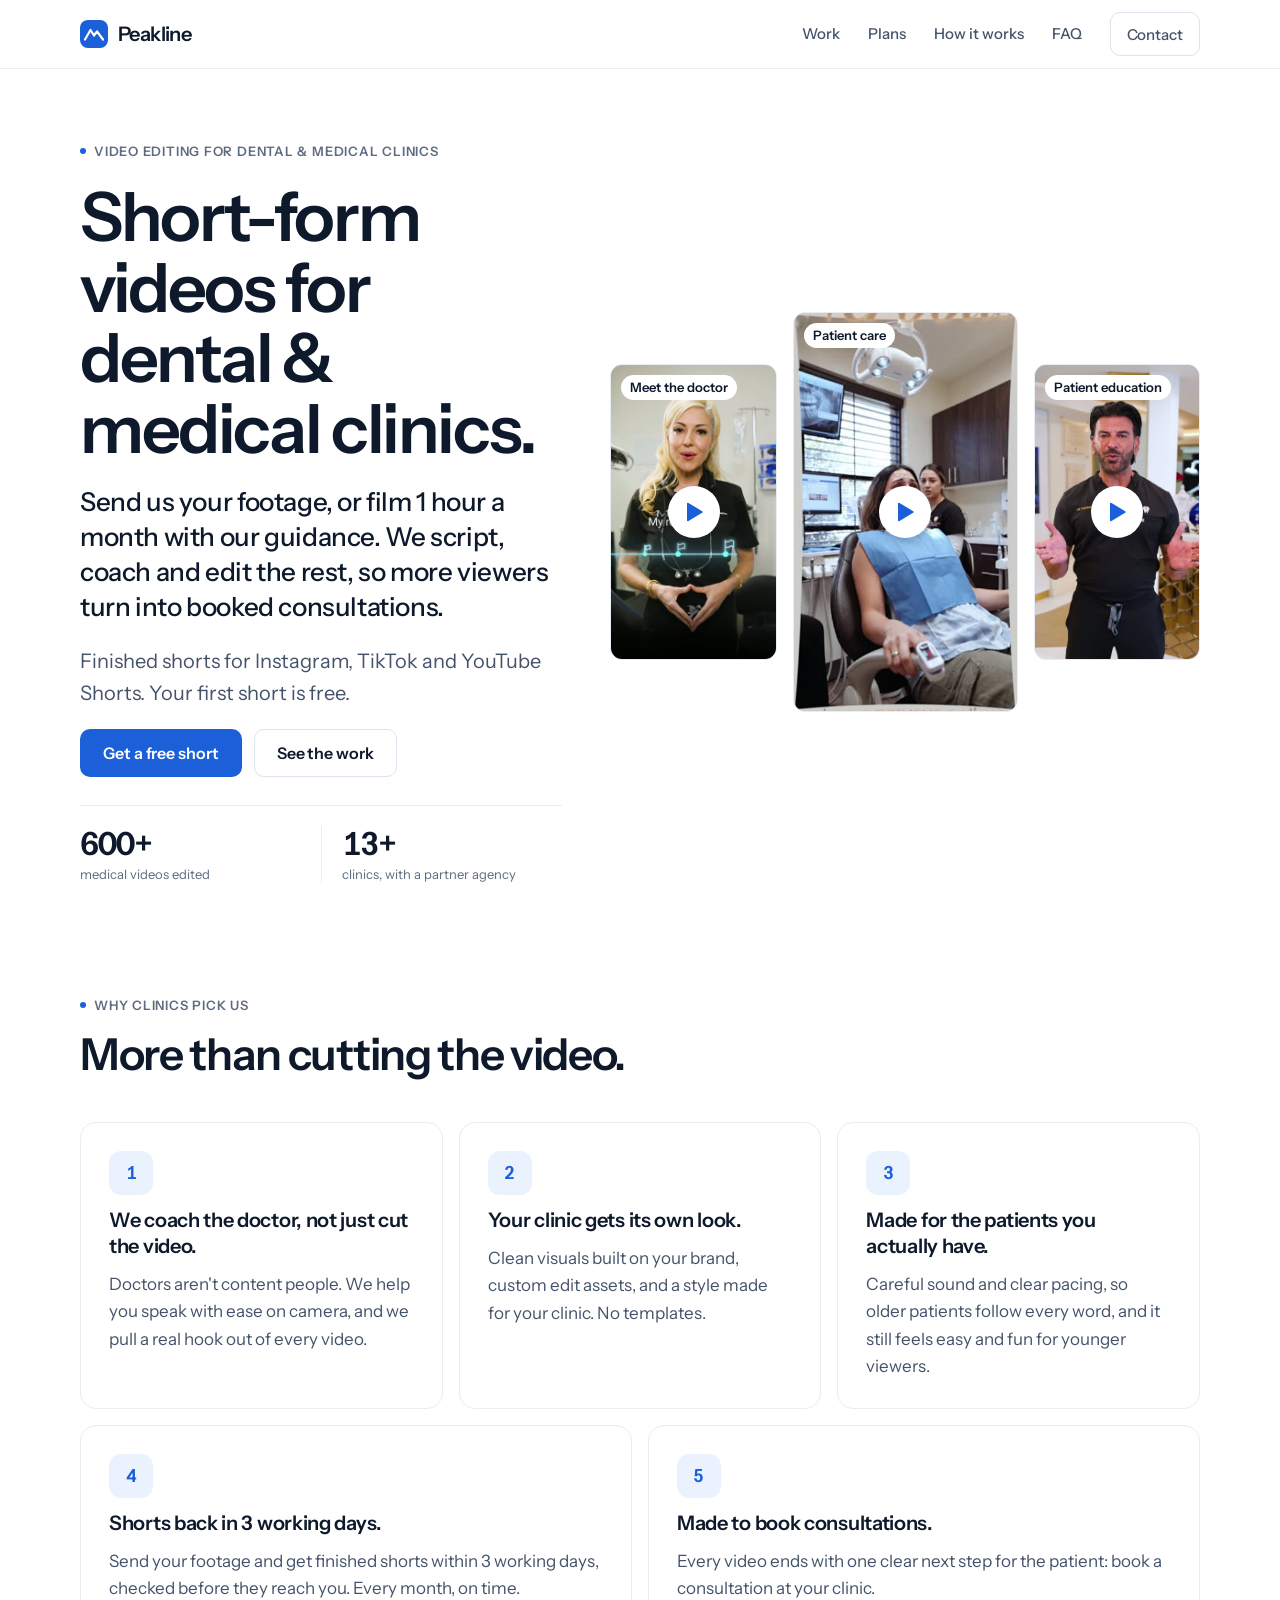
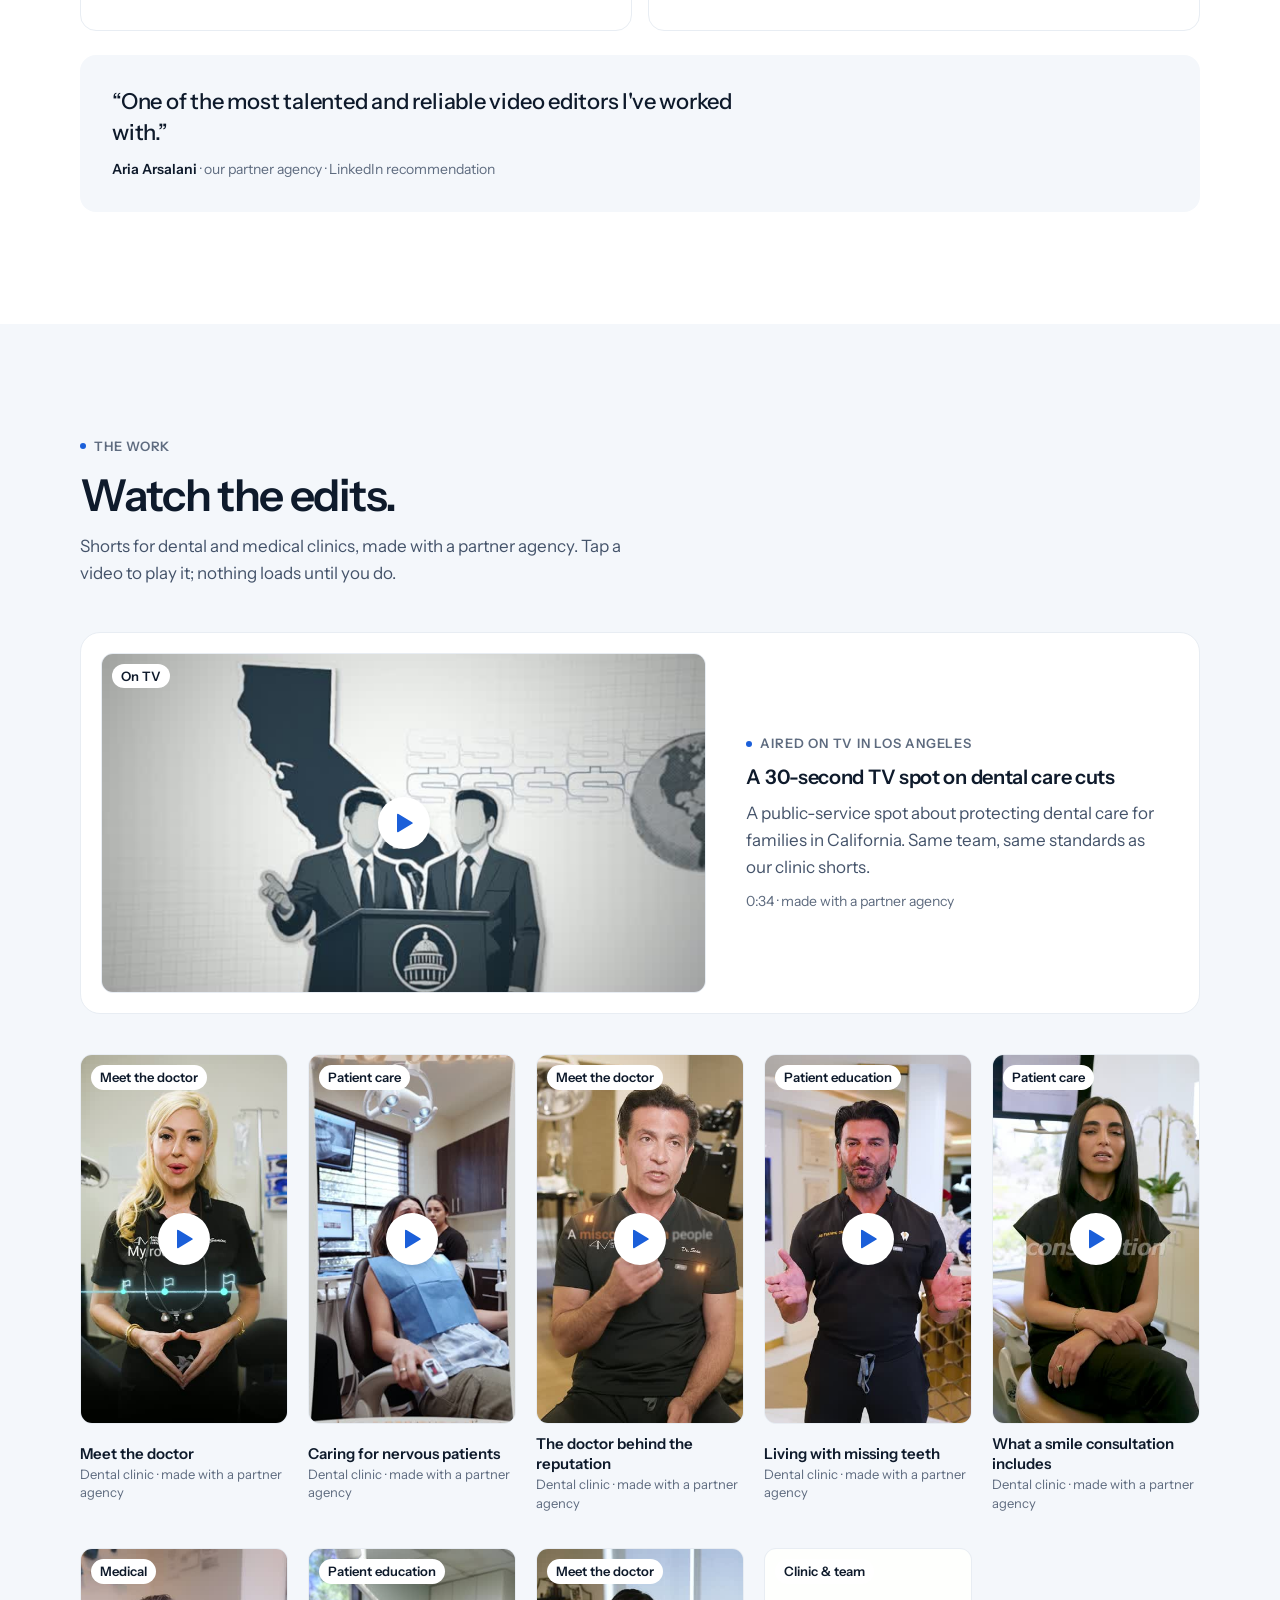
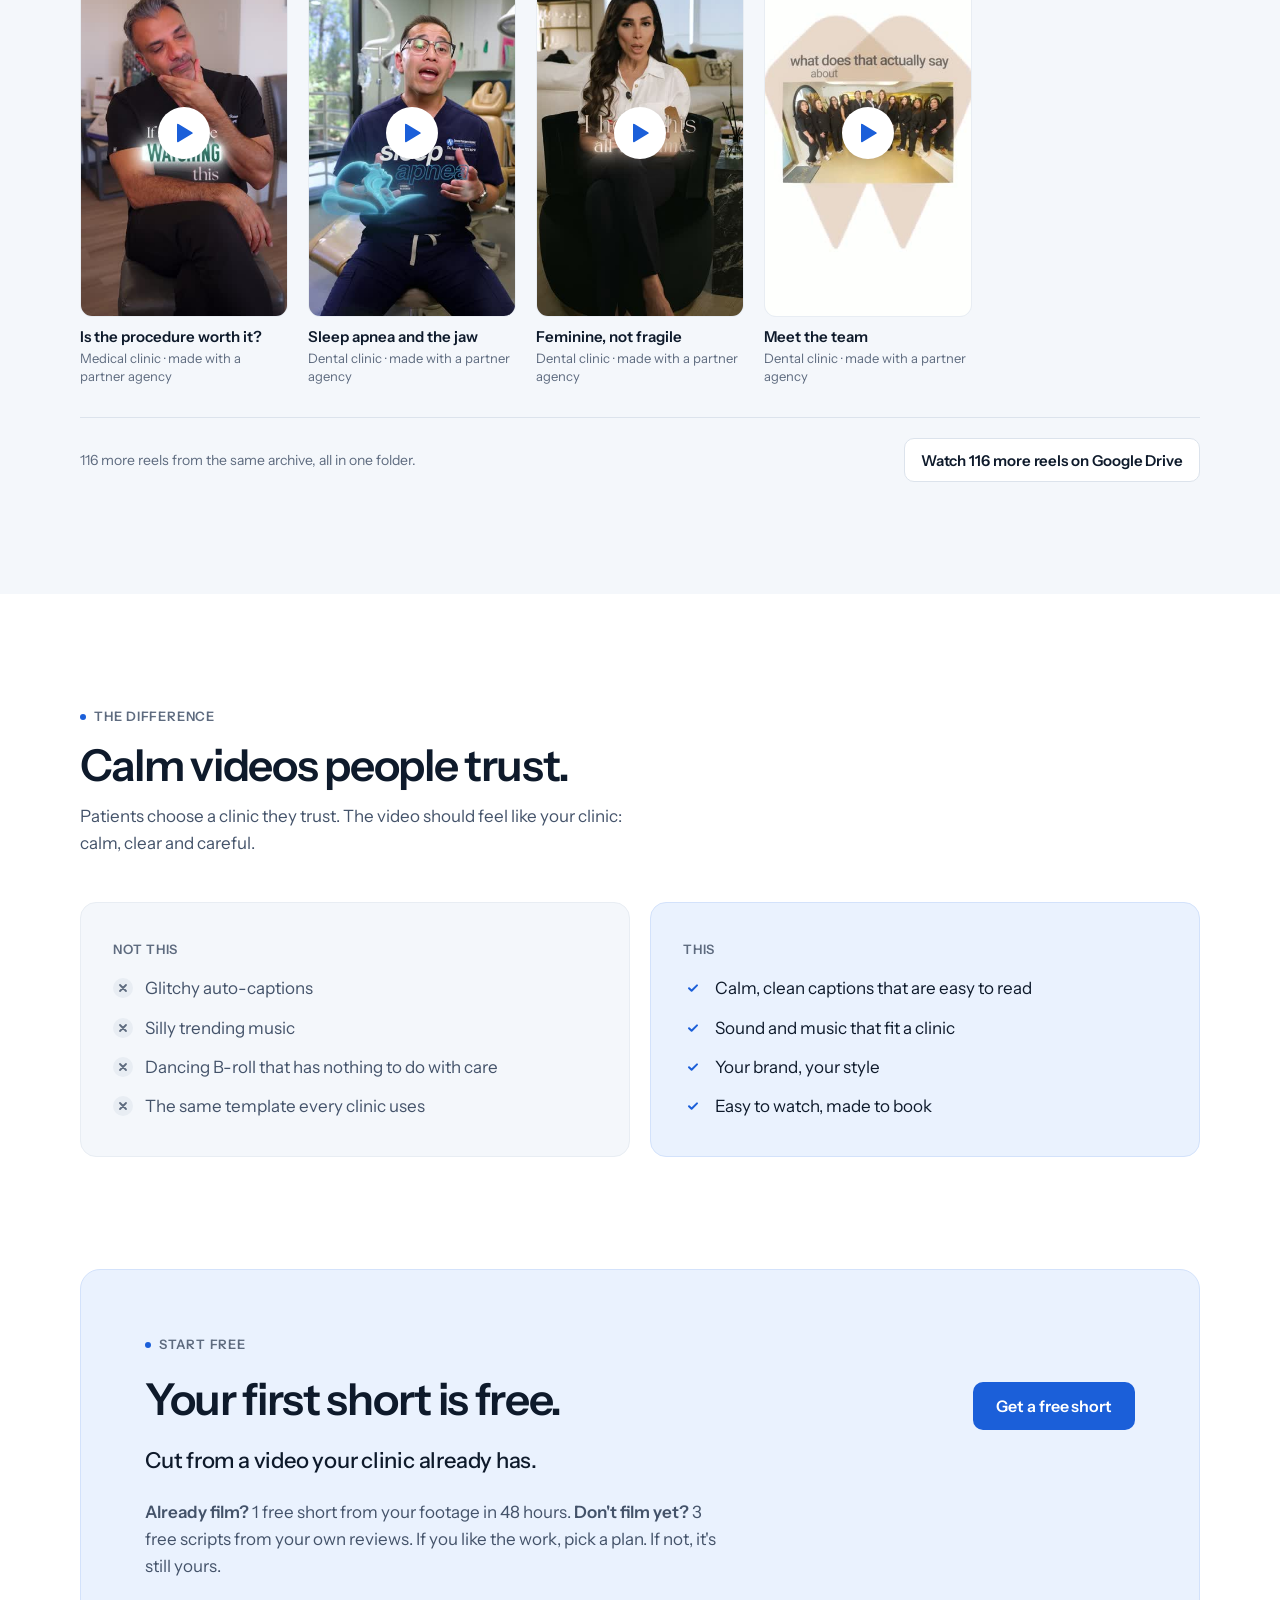
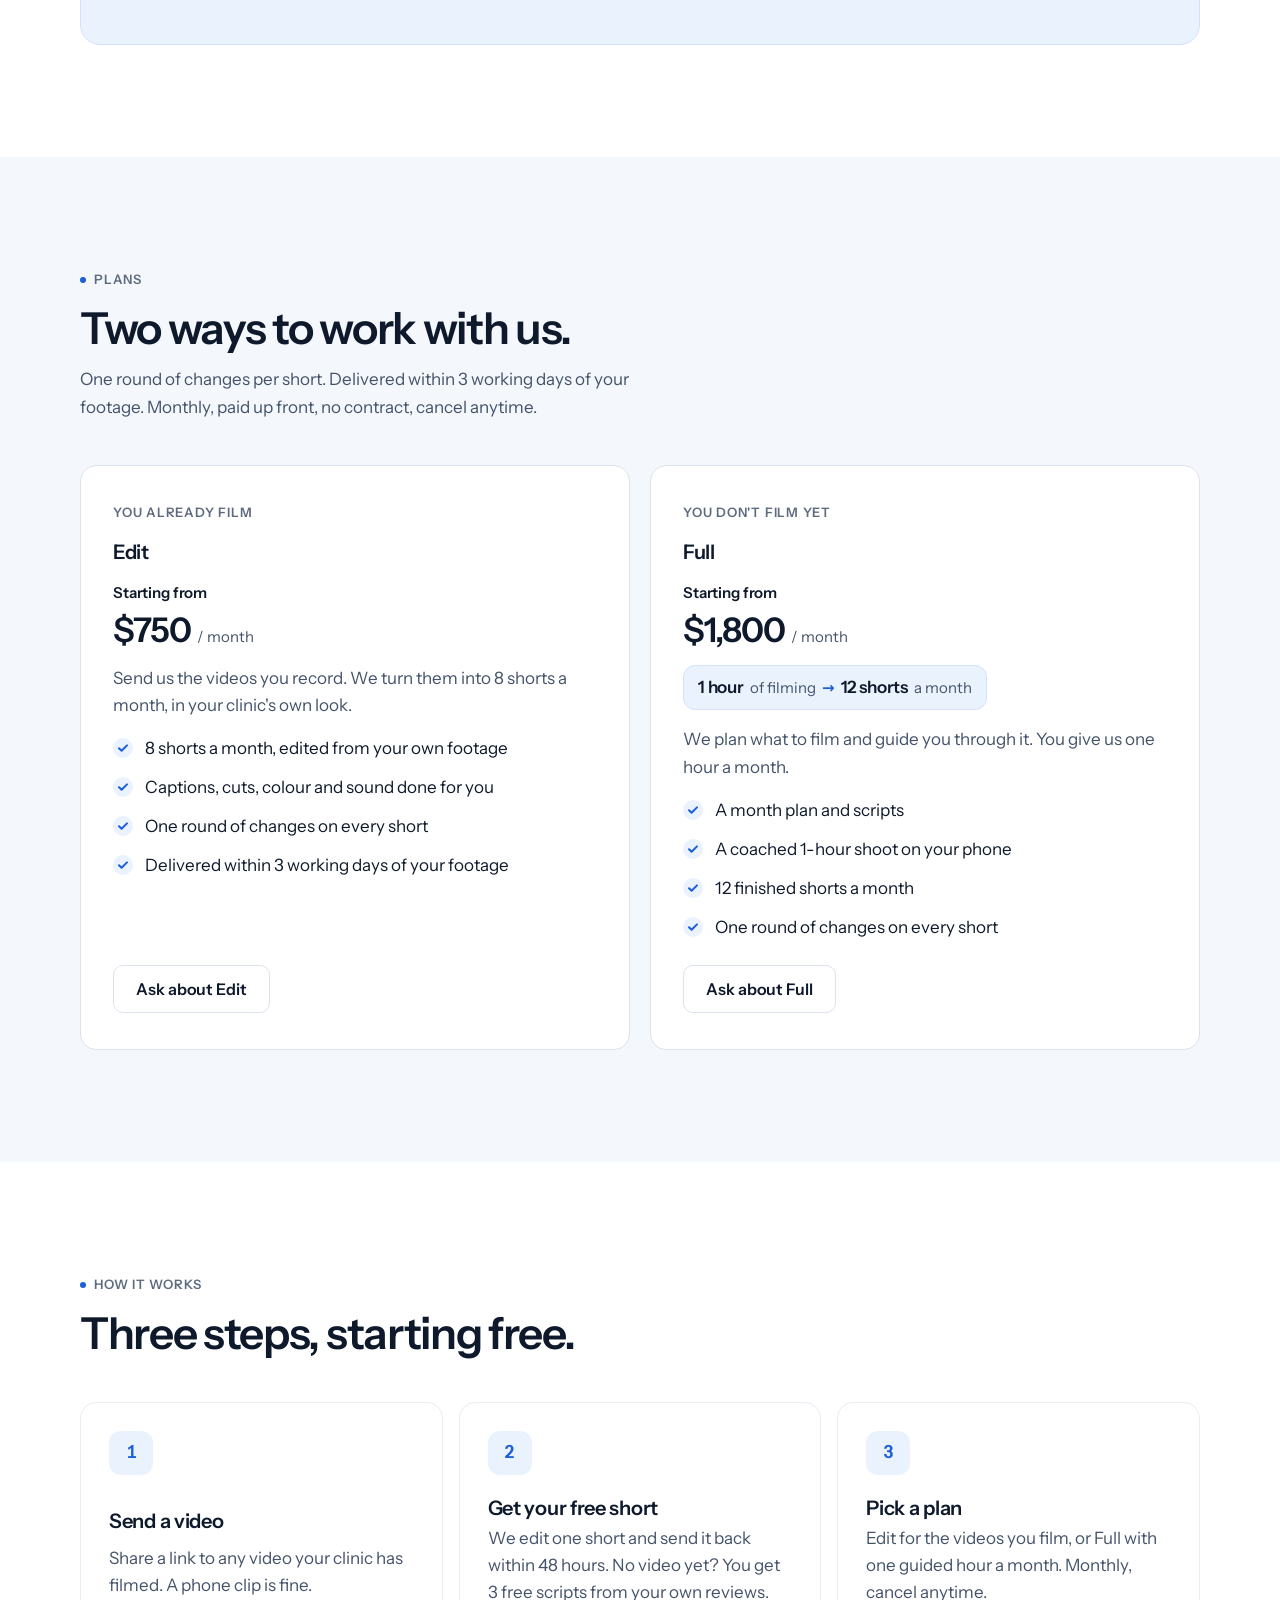
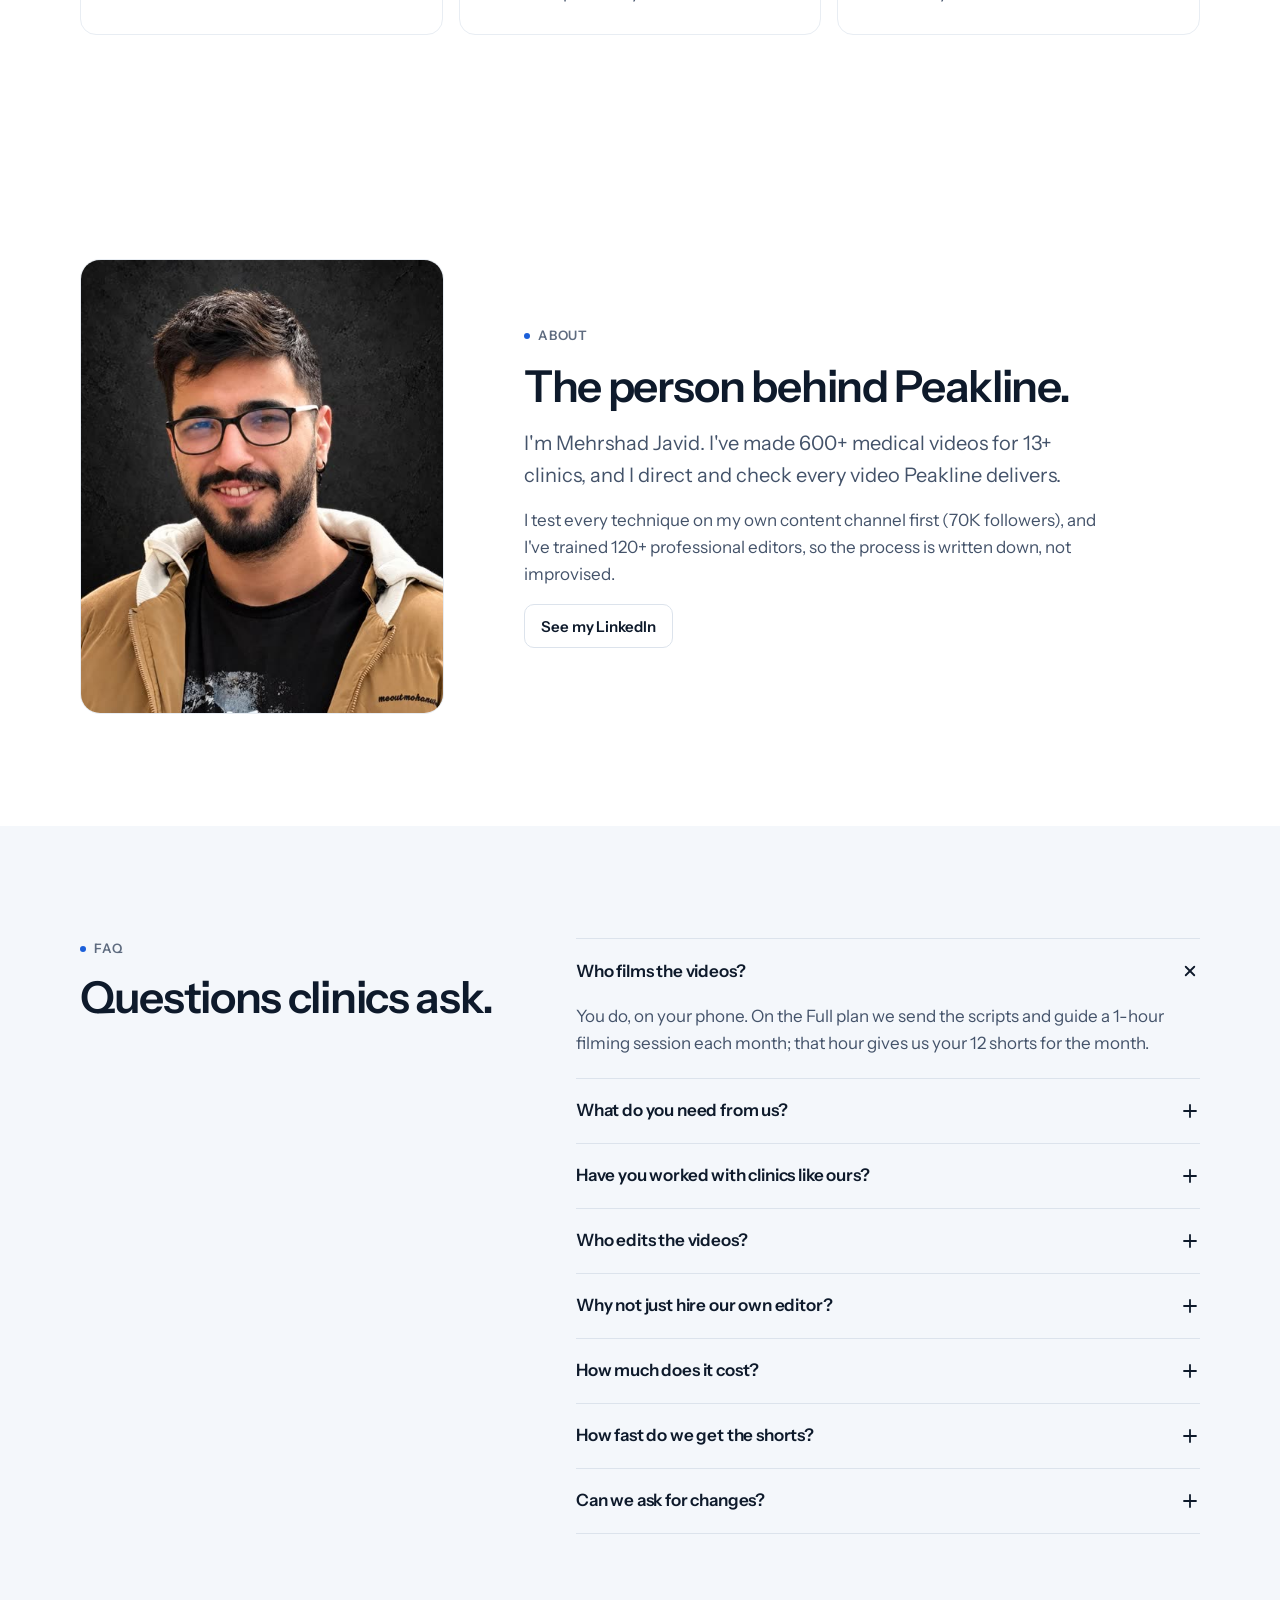
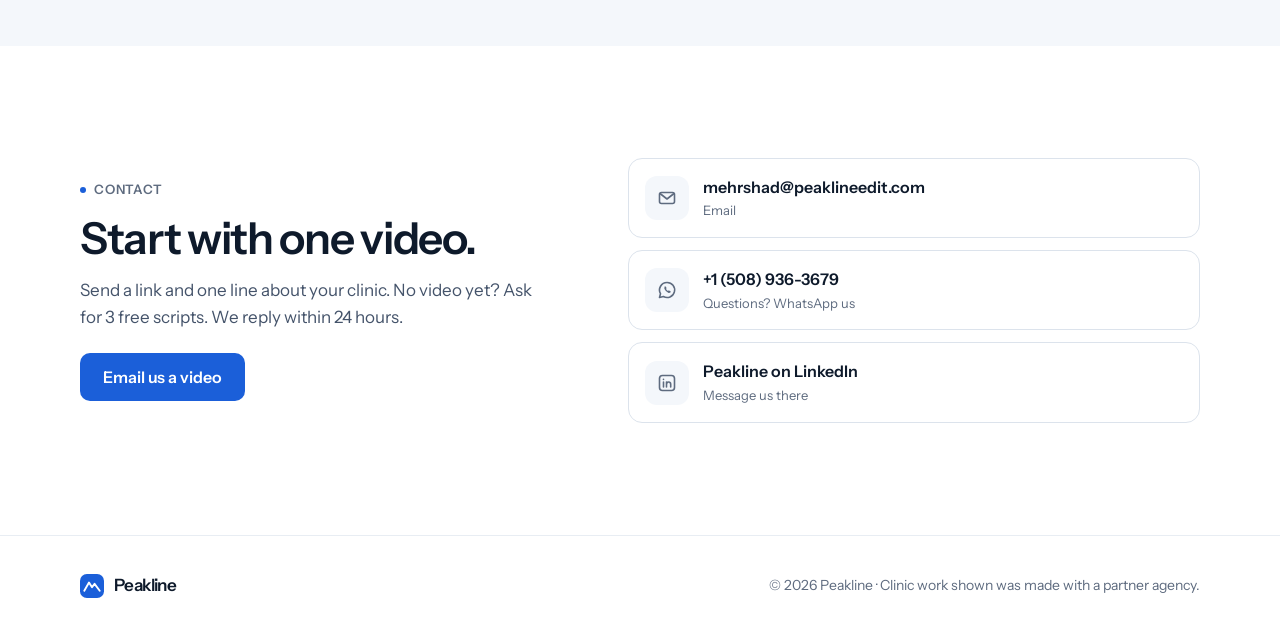
==== commit a97da9de: "WhatsApp contact card on both pages Co-Authored-By: Claude Opus 5.5 <noreply@anthropic.com>" ====
--- a/clinics/index.html
+++ b/clinics/index.html
@@ -510,6 +510,7 @@
 </div>
 <div class="pk-ways">
 <a class="pk-way" href="mailto:mehrshad@peaklineedit.com"><span class="pk-way-ic"><svg width="20" height="20" viewBox="0 0 20 20" fill="none" aria-hidden="true"><rect x="2.5" y="4.5" width="15" height="11" rx="2" stroke="currentColor" stroke-width="1.6"></rect><path d="m3 5.5 7 5.5 7-5.5" stroke="currentColor" stroke-width="1.6" stroke-linejoin="round"></path></svg></span><div><b>mehrshad@peaklineedit.com</b><span>Email</span></div></a>
+<a class="pk-way" href="https://wa.me/15089363679?text=Hi%2C%20I%20found%20you%20on%20peaklineedit.com.%20Quick%20question%3A" target="_blank" rel="noopener"><span class="pk-way-ic"><svg width="20" height="20" viewBox="0 0 20 20" fill="none" aria-hidden="true"><path d="M10 2.5a7.5 7.5 0 0 0-6.5 11.2L2.5 17.5l3.9-1A7.5 7.5 0 1 0 10 2.5Z" stroke="currentColor" stroke-width="1.6" stroke-linejoin="round"></path><path d="M7.4 6.8c.2-.4.5-.4.7-.4h.4c.2 0 .3.1.4.3l.6 1.4c0 .2 0 .3-.1.5l-.4.5c.4.8 1.1 1.5 1.9 1.9l.5-.4c.1-.1.3-.2.5-.1l1.4.6c.2.1.3.2.3.4v.4c0 .3-.1.5-.4.7-.5.3-1.2.4-2 .1a6.7 6.7 0 0 1-3.7-3.7c-.3-.8-.2-1.5.1-2Z" fill="currentColor"></path></svg></span><div><b>+1 (508) 936-3679</b><span>Questions? WhatsApp us</span></div></a>
 <a class="pk-way" href="https://www.linkedin.com/in/mehrshadjavid" target="_blank" rel="noopener"><span class="pk-way-ic"><svg width="20" height="20" viewBox="0 0 20 20" fill="none" aria-hidden="true"><rect x="2.5" y="2.5" width="15" height="15" rx="3" stroke="currentColor" stroke-width="1.6"></rect><path d="M6.5 9v5M6.5 6.3v.1M9.5 14V9m0 2.4c0-1.4 1-2.4 2.2-2.4s2 .9 2 2.3V14" stroke="currentColor" stroke-width="1.6" stroke-linecap="round"></path></svg></span><div><b>Peakline on LinkedIn</b><span>Message us there</span></div></a>
 
 </div>
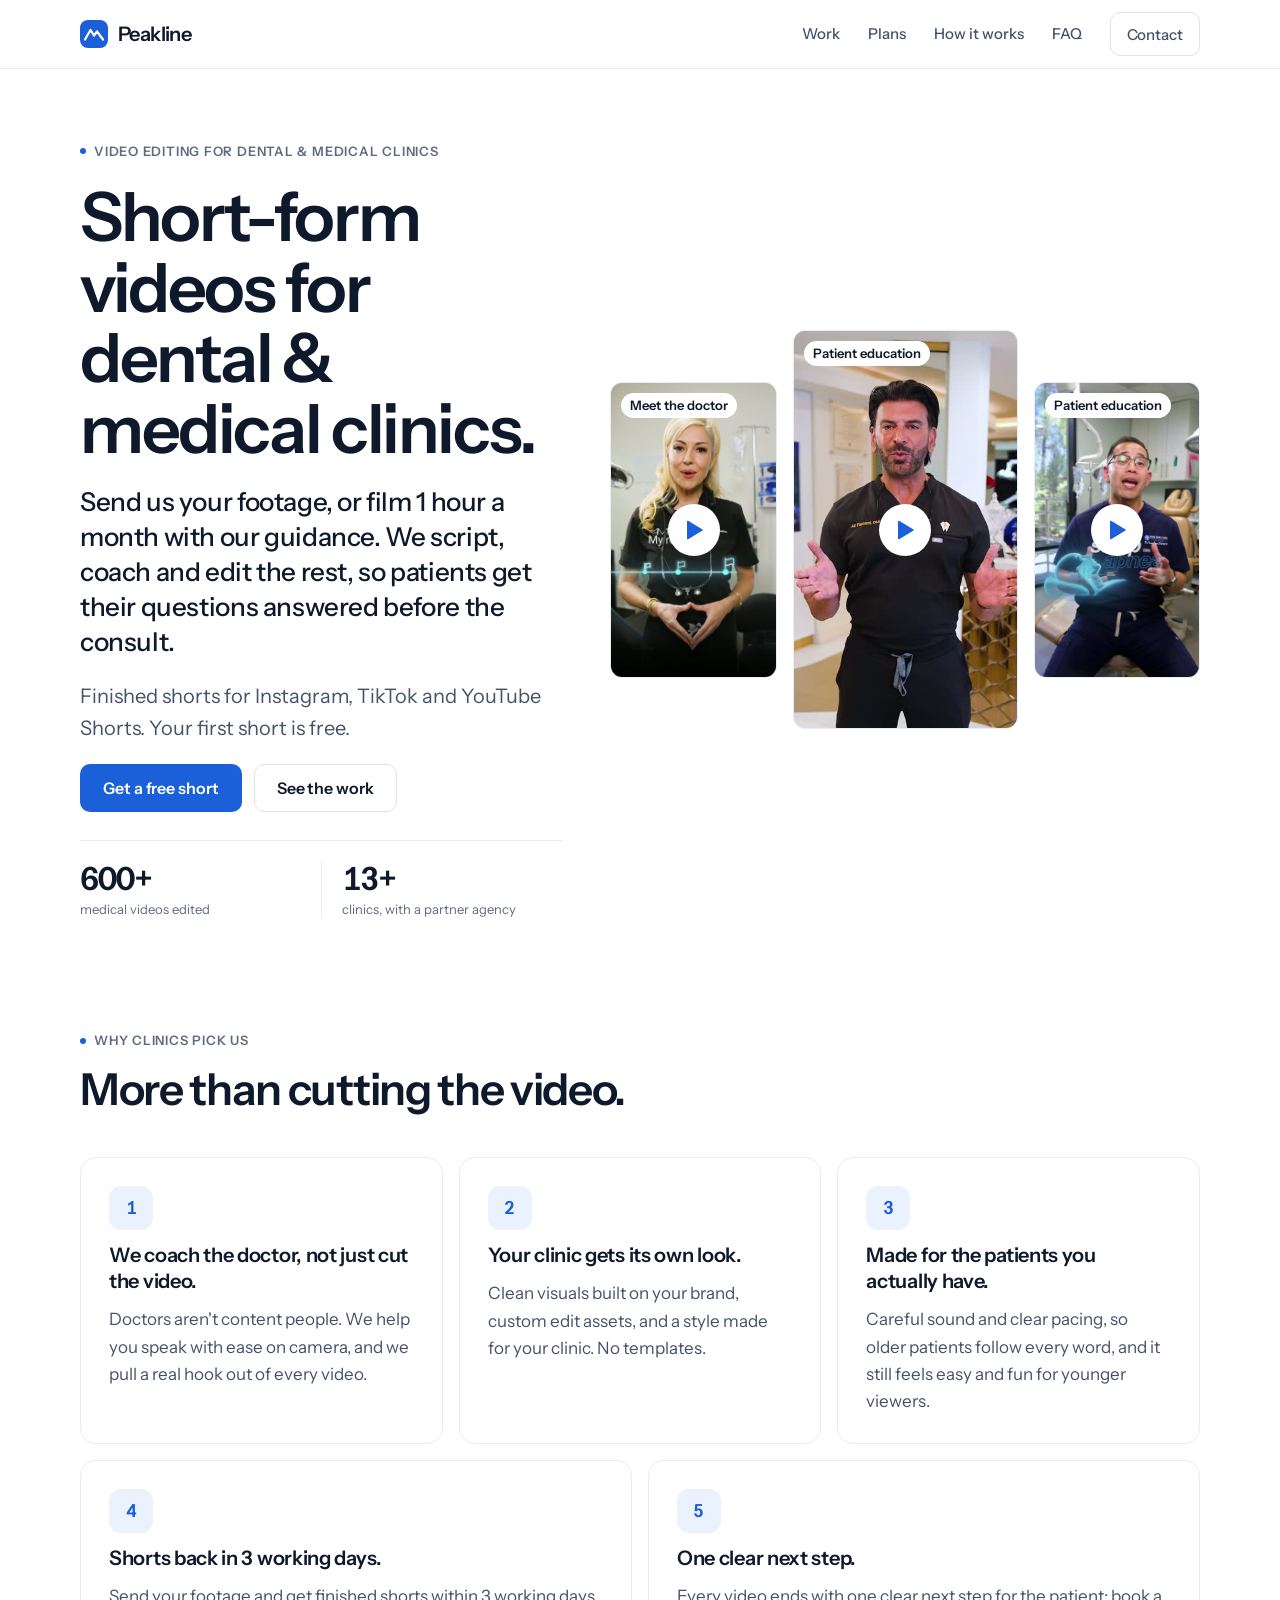
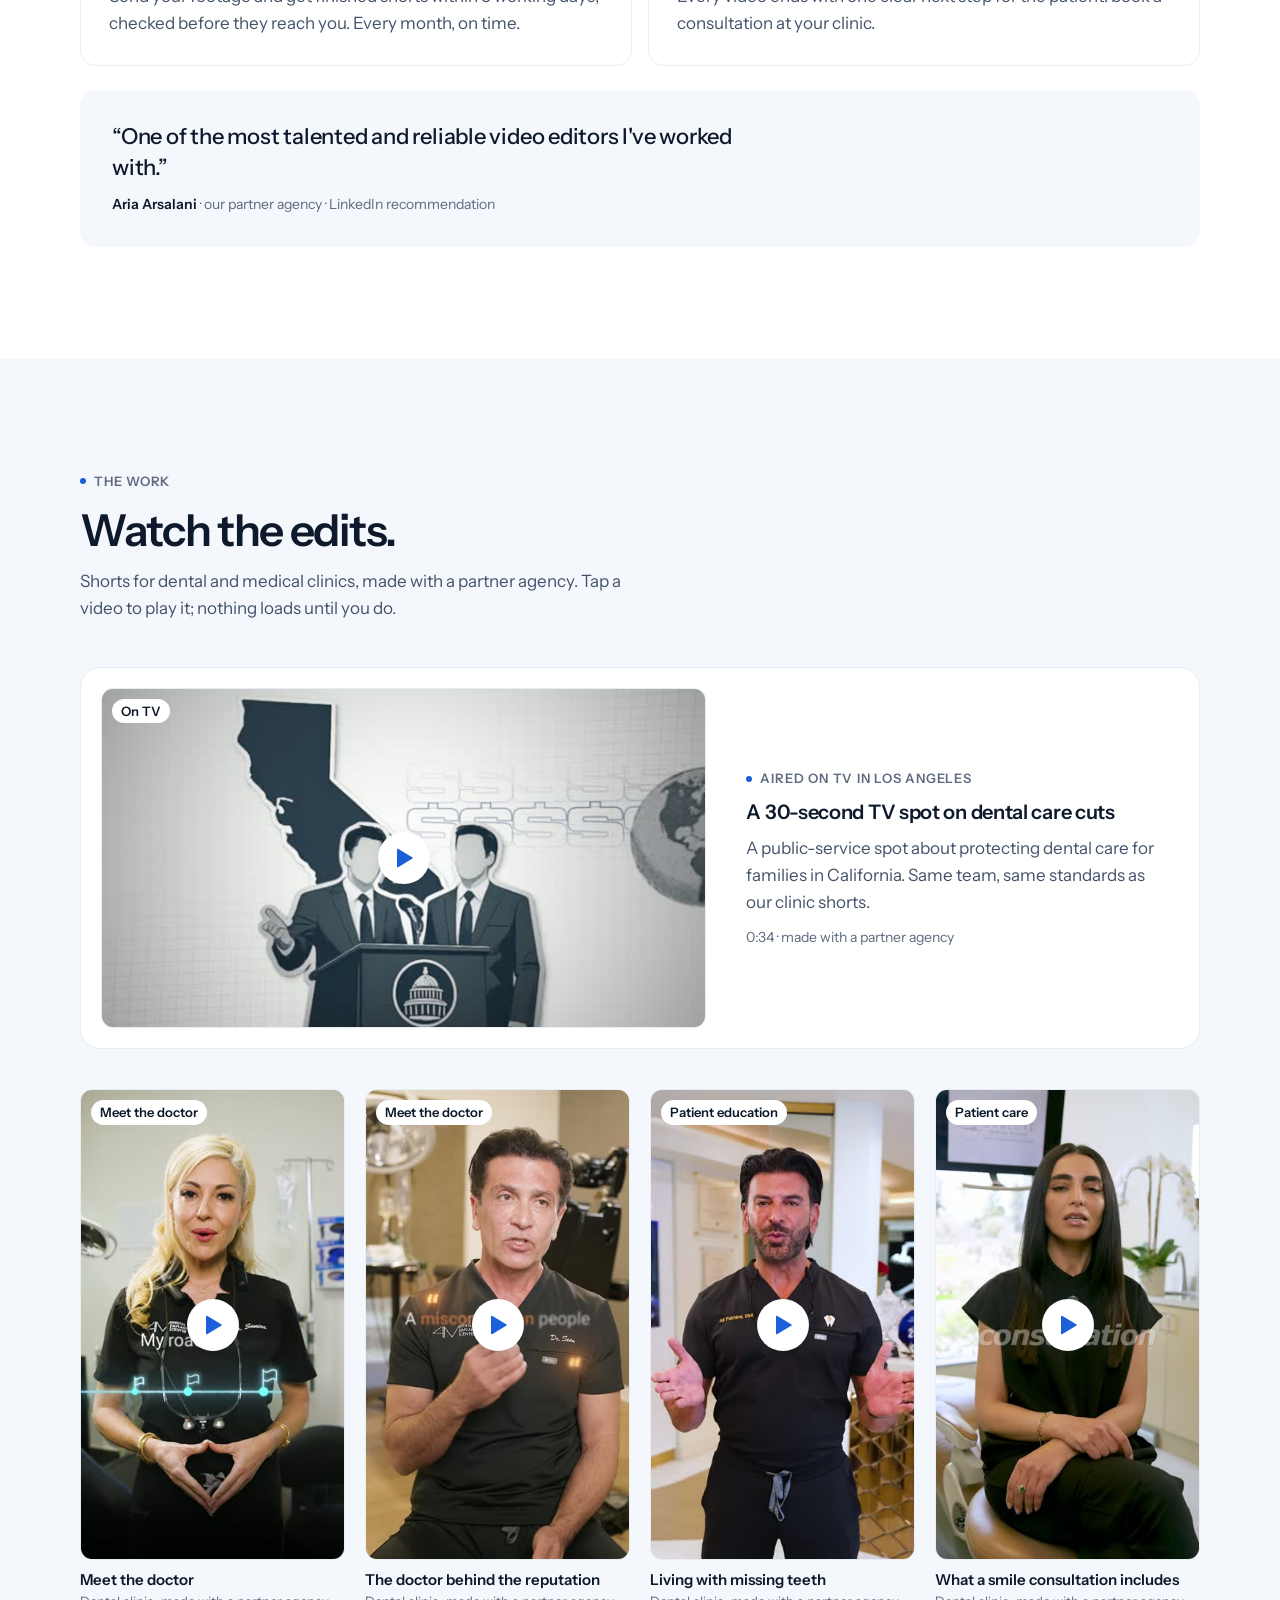
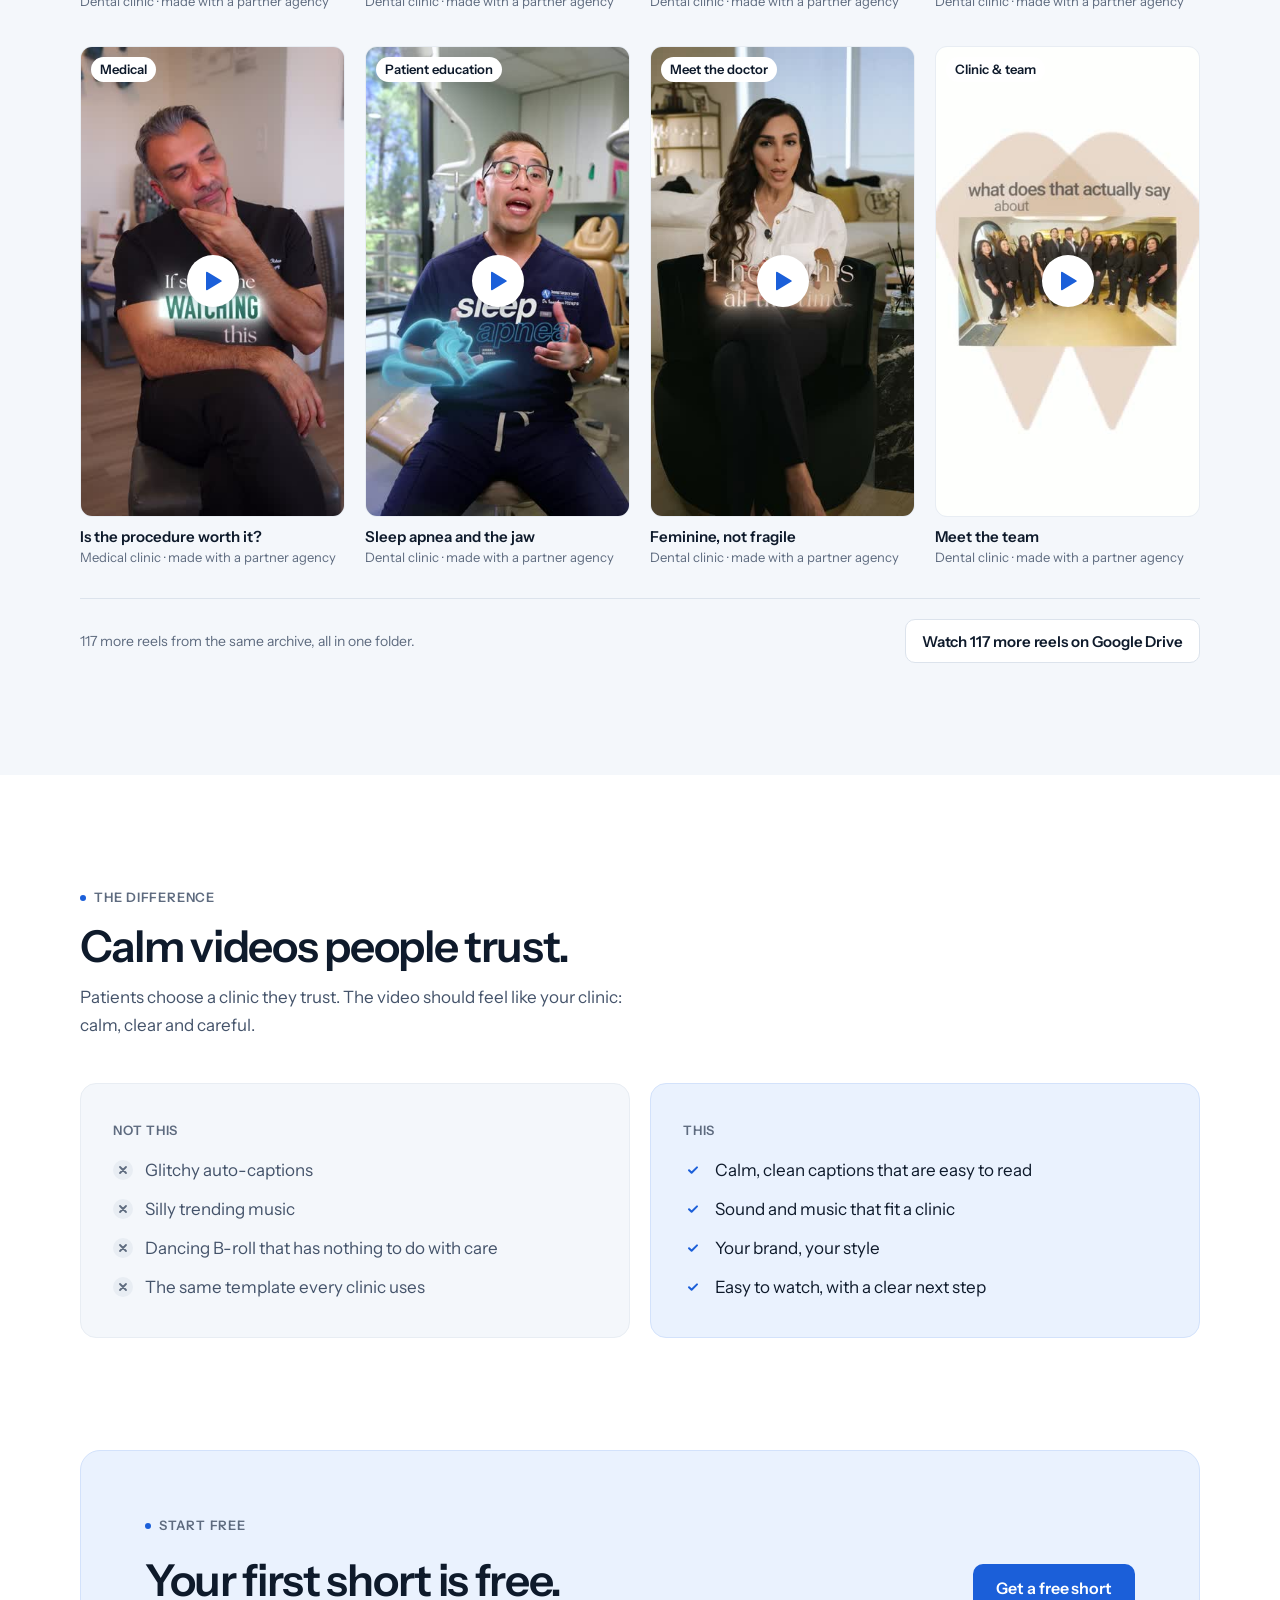
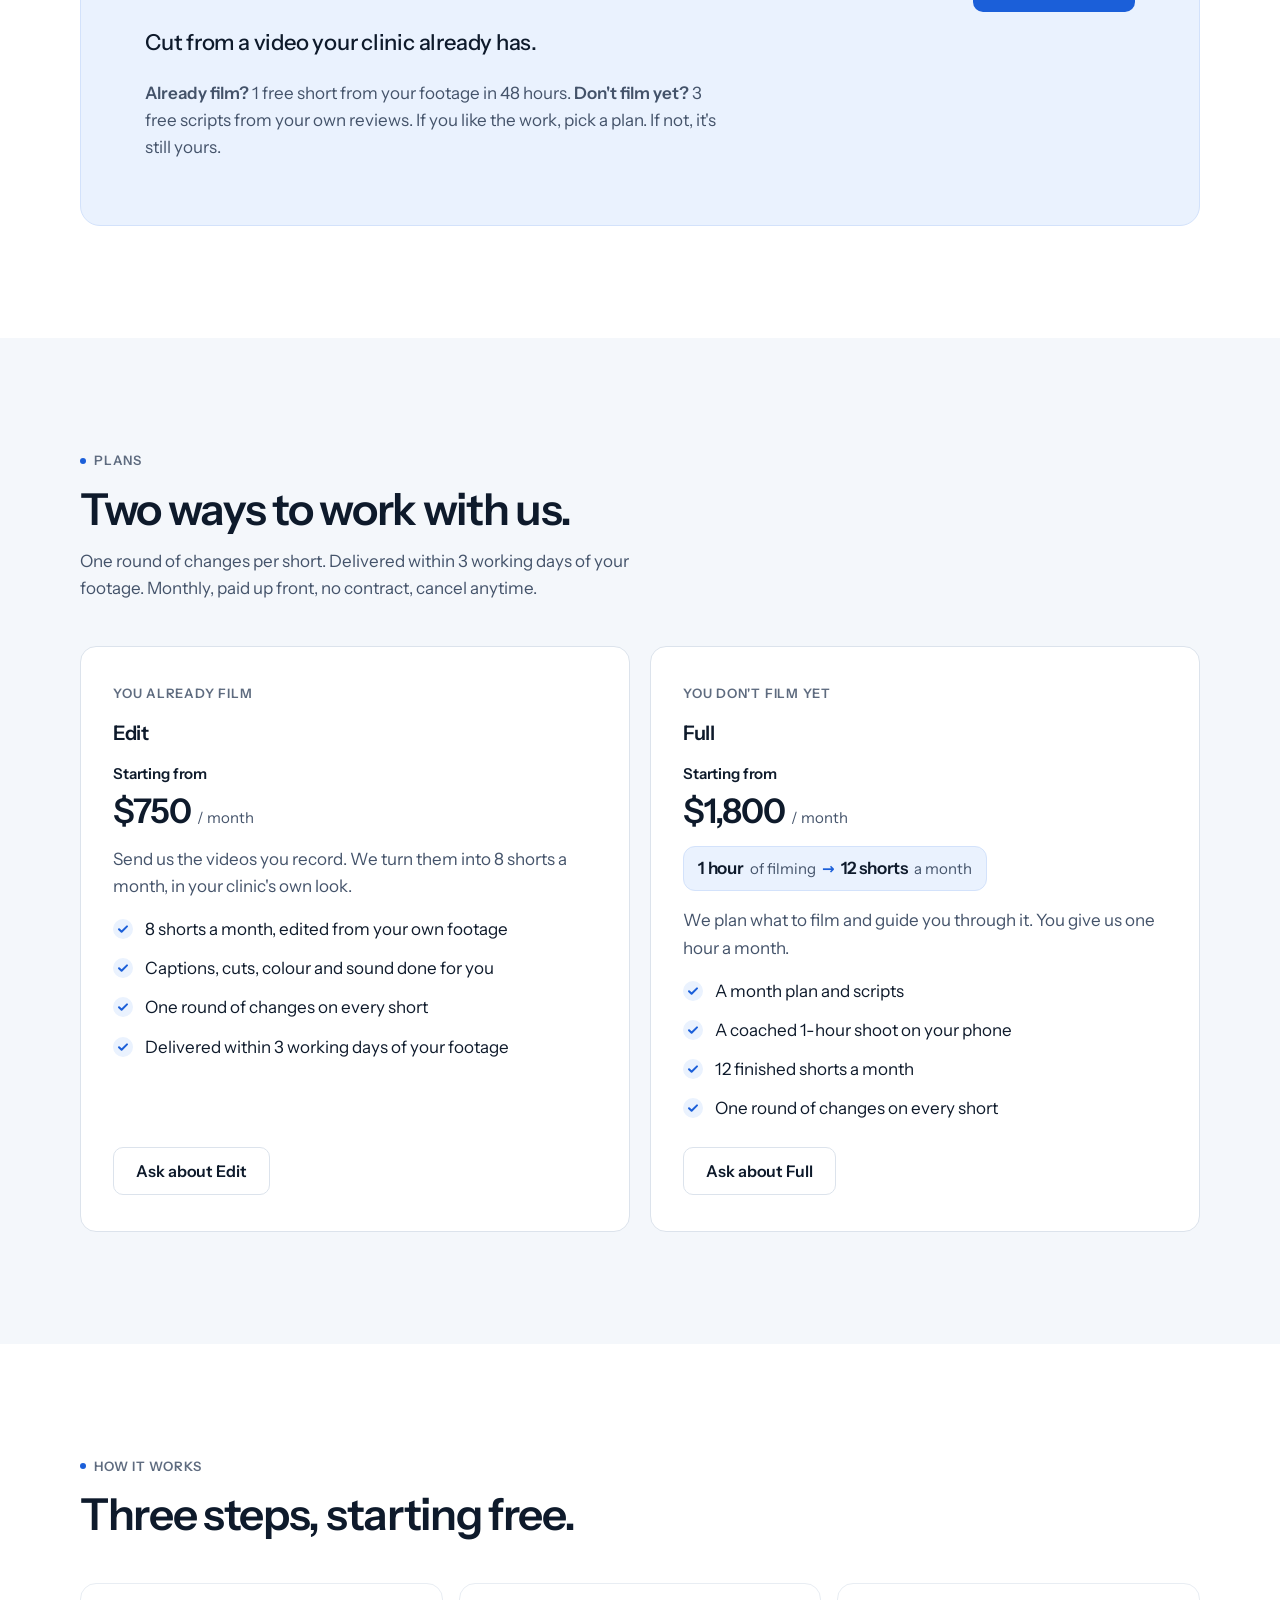
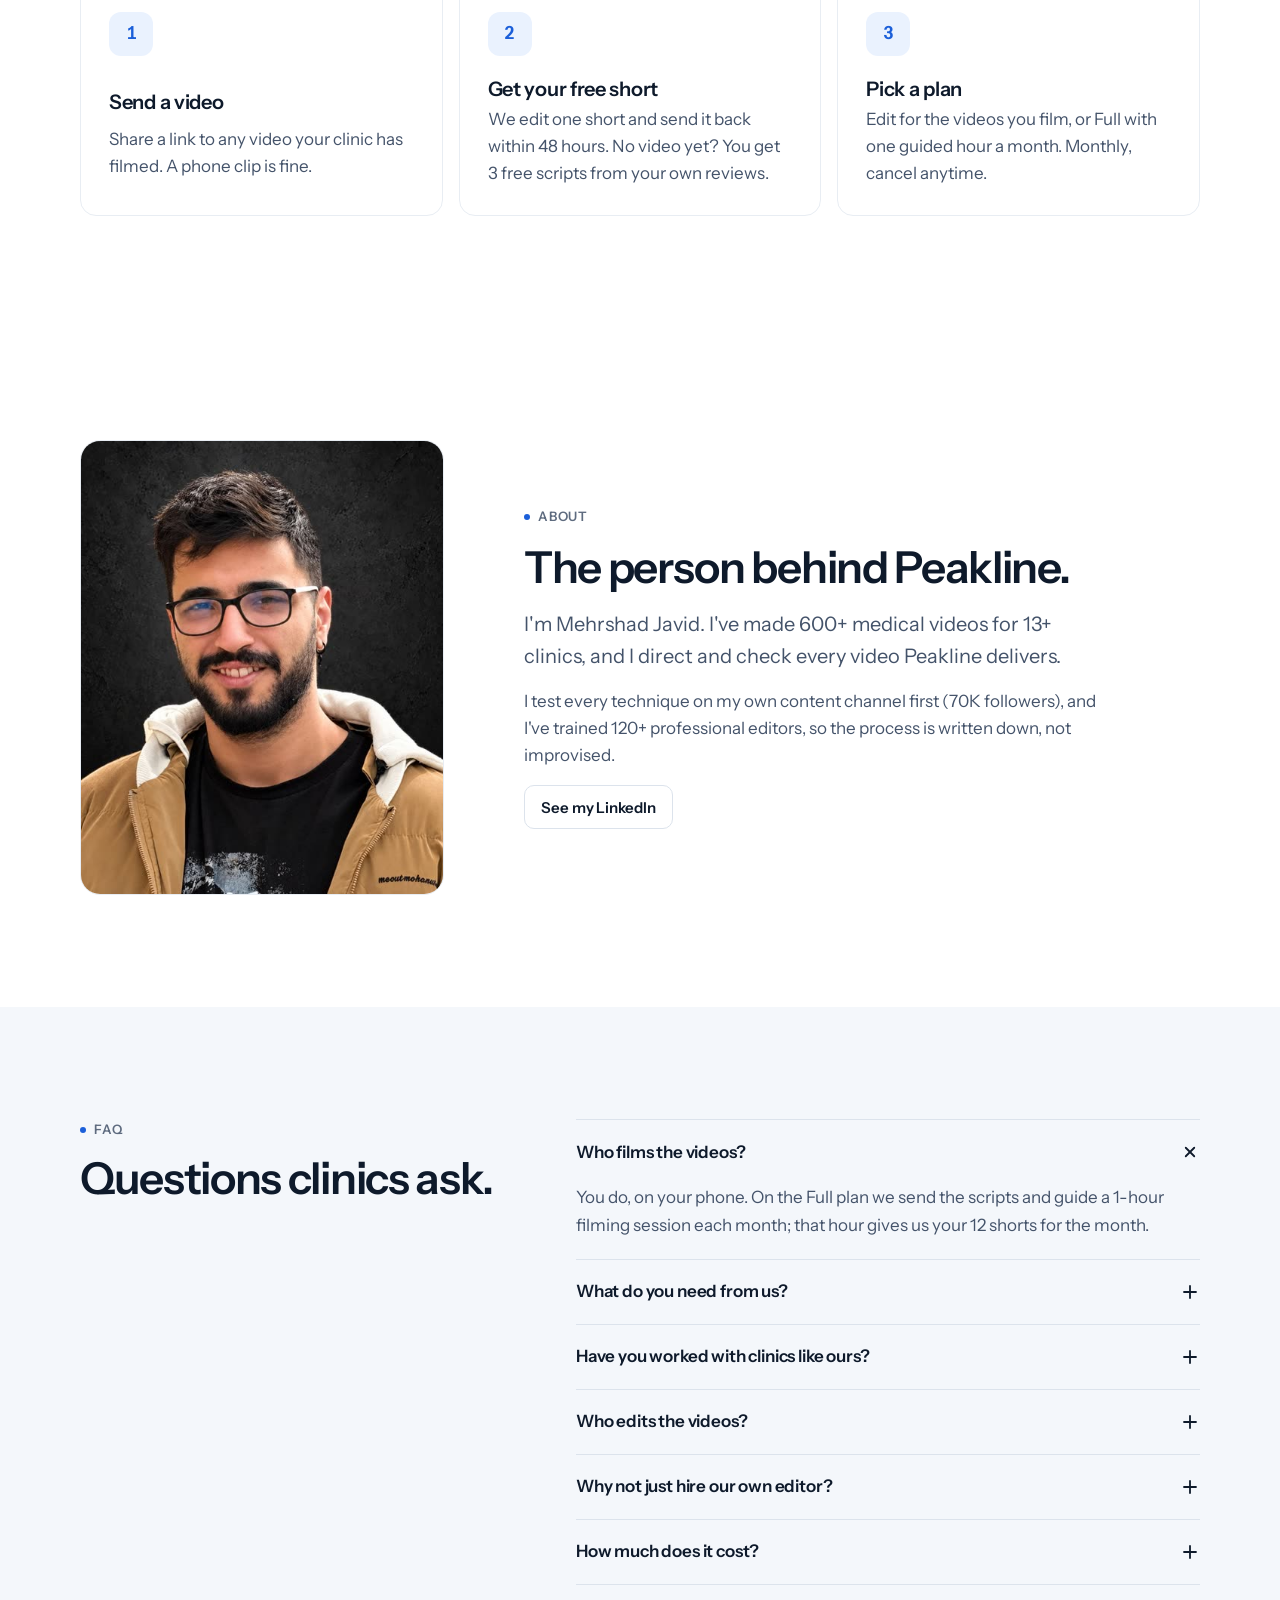
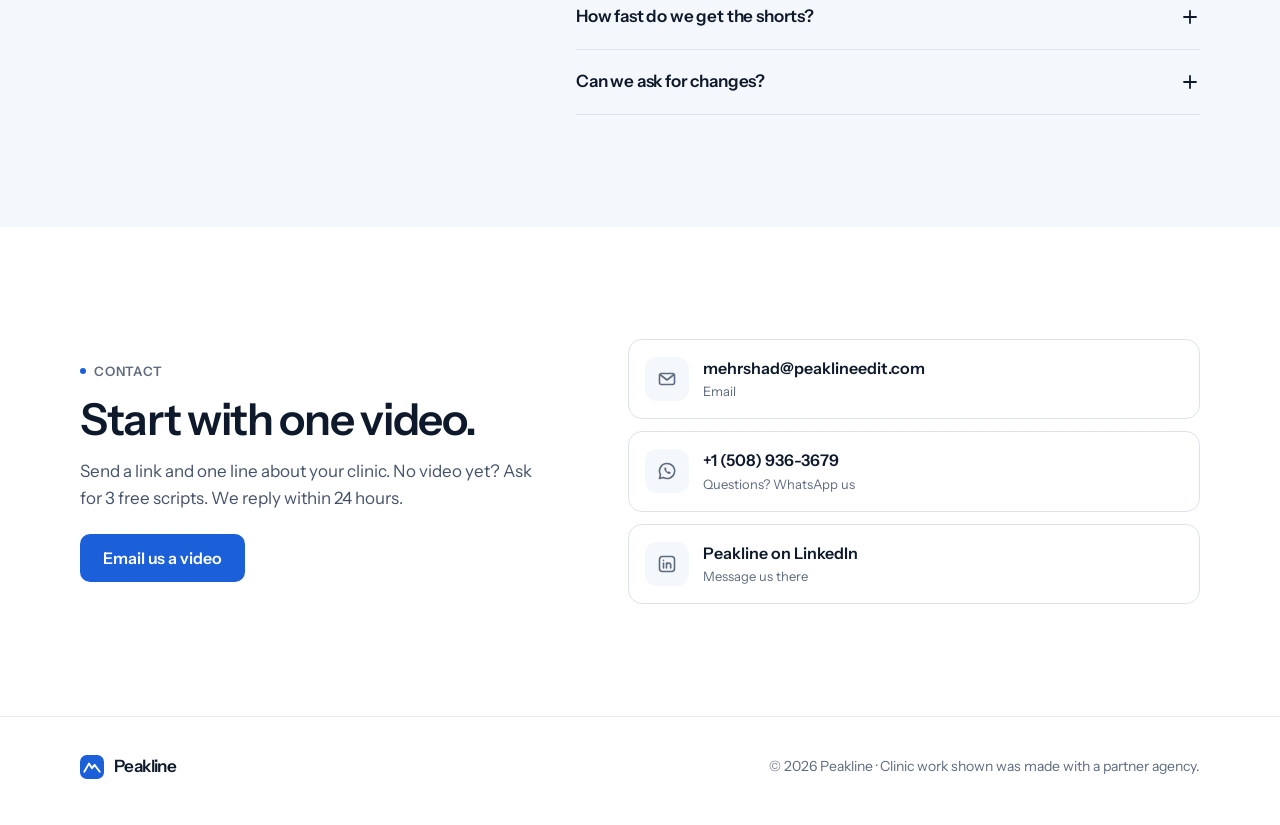
==== commit 4af6e8cf: "Content Engine: founder hero, /system/ + /pack/, no results claims, doctor-only clips Co-Authored-By" ====
--- a/clinics/index.html
+++ b/clinics/index.html
@@ -4,7 +4,7 @@
 <meta charset="utf-8">
 <meta name="viewport" content="width=device-width, initial-scale=1">
 <title>Peakline · Short videos for dental &amp; medical clinics</title>
-<meta name="description" content="Short videos for dental &amp; medical clinics, built to turn viewers into booked consults. You film 1 hour a month on your phone; we plan, script and edit the shorts. 600+ medical videos edited. Your first short is free.">
+<meta name="description" content="Short videos for dental &amp; medical clinics, that answer patient questions before the consult. You film 1 hour a month on your phone; we plan, script and edit the shorts. 600+ medical videos edited. Your first short is free.">
 
 <link rel="canonical" href="https://peaklineedit.com/clinics/">
 <meta property="og:type" content="website">
@@ -227,7 +227,7 @@
 .pk-morework summary{display:inline-flex;align-items:center;min-height:44px;padding:0 4px;color:var(--ink-2);font-weight:500;font-size:15px;cursor:pointer;text-decoration:underline;text-underline-offset:4px;text-decoration-color:var(--line)}
 .pk-morework summary:hover{color:var(--ink)}
 .pk-morework[open] summary{margin-bottom:20px}
-@container (min-width:1024px){.pk-grid--n4{grid-template-columns:repeat(4,minmax(0,1fr))}}
+@container (min-width:1024px){.pk-grid--n4,.pk-grid--n8{grid-template-columns:repeat(4,minmax(0,1fr))}}
 /* bigger hero videos (Mehrshad 2026-10-31: "so small") */
 @container (max-width:639.98px){
   .pk-hero-reel{display:flex;gap:12px;overflow-x:auto;scroll-snap-type:x mandatory;margin-inline:-20px;padding-inline:20px;scroll-padding-inline:20px;scrollbar-width:none}
@@ -251,6 +251,17 @@
 .pk-price{display:flex;flex-wrap:wrap;align-items:baseline;gap:6px;margin:-6px 0 0;color:var(--ink-2);font-size:15px}
 .pk-price b{color:var(--ink);font-size:34px;font-weight:600;letter-spacing:-.03em;line-height:1}
 .pk-from{flex-basis:100%;color:var(--ink);font-size:15px;font-weight:700;letter-spacing:-.01em;margin-bottom:2px}
+
+/* founder quote hero + preview gaps */
+.pk-h1--quote{font-size:clamp(2rem,1.4rem + 2.6cqi,3.25rem);line-height:1.08}
+.pk-cite{display:block;margin-top:-8px;color:var(--ink-2);font-size:15px;font-style:normal}
+.pk-cite b{color:var(--ink);font-weight:600}
+.pk-proofline{color:var(--ink-2);font-size:15px}
+.pk-proofline b{color:var(--ink);font-weight:600}
+.pk-sidelink{font-size:15px;color:var(--ink-2)}
+.pk-sidelink a{color:var(--blue);font-weight:600;text-decoration:none}
+.pk-verify{background:#FFF1A8;color:#5A4500;border-radius:4px;padding:0 4px;font-weight:600}
+.pk-note{padding:24px;border-radius:16px;background:var(--blue-tint);border:1px solid #D3E2FB}
 
 </style>
 </head>
@@ -281,7 +292,7 @@
 <div class="pk-hero-text">
 <span class="pk-label"><i></i>Video editing for dental &amp; medical clinics</span>
 <h1 class="pk-h1">Short-form videos for dental &amp; medical clinics.</h1>
-<p class="pk-sub">Send us your footage, or film 1 hour a month with our guidance. We script, coach and edit the rest, so more viewers turn into booked consultations.</p>
+<p class="pk-sub">Send us your footage, or film 1 hour a month with our guidance. We script, coach and edit the rest, so patients get their questions answered before the consult.</p>
 <p class="pk-lead">Finished shorts for Instagram, TikTok and YouTube Shorts. Your first short is free.</p>
 <div class="pk-ctas">
 <a class="pk-btn pk-btn--blue" href="#contact">Get a free short</a>
@@ -294,8 +305,8 @@
 </div>
 <div class="pk-hero-reel" aria-label="Three example shorts">
 <button type="button" class="pk-card" data-cat="doctors" aria-label="Play: Meet the doctor" data-src="/media/doctor-intro.mp4"><span class="pk-poster has-img"><img src="[data-uri]" alt="" loading="lazy" decoding="async"><span class="pk-tag">Meet the doctor</span><span class="pk-play" aria-hidden="true"><svg width="18" height="20" viewBox="0 0 18 20"><path d="M2 1.8v16.4a1 1 0 0 0 1.5.86l13.6-8.2a1 1 0 0 0 0-1.72L3.5.94A1 1 0 0 0 2 1.8Z" fill="#1B5FD9"></path></svg></span><span class="pk-cap" aria-hidden="true"><span></span><span></span></span></span></button>
-<button type="button" class="pk-card" data-cat="care" aria-label="Play: Caring for nervous patients" data-src="/media/nervous-patients.mp4"><span class="pk-poster has-img"><img src="[data-uri]" alt="" loading="lazy" decoding="async"><span class="pk-tag">Patient care</span><span class="pk-play" aria-hidden="true"><svg width="18" height="20" viewBox="0 0 18 20"><path d="M2 1.8v16.4a1 1 0 0 0 1.5.86l13.6-8.2a1 1 0 0 0 0-1.72L3.5.94A1 1 0 0 0 2 1.8Z" fill="#1B5FD9"></path></svg></span><span class="pk-cap" aria-hidden="true"><span></span><span></span></span></span></button>
 <button type="button" class="pk-card" data-cat="education" aria-label="Play: Living with missing teeth" data-src="/media/missing-teeth.mp4"><span class="pk-poster has-img"><img src="[data-uri]" alt="" loading="lazy" decoding="async"><span class="pk-tag">Patient education</span><span class="pk-play" aria-hidden="true"><svg width="18" height="20" viewBox="0 0 18 20"><path d="M2 1.8v16.4a1 1 0 0 0 1.5.86l13.6-8.2a1 1 0 0 0 0-1.72L3.5.94A1 1 0 0 0 2 1.8Z" fill="#1B5FD9"></path></svg></span><span class="pk-cap" aria-hidden="true"><span></span><span></span></span></span></button>
+<button type="button" class="pk-card" data-cat="education" aria-label="Play: Sleep apnea and the jaw" data-src="/media/sleep-apnea.mp4"><span class="pk-poster has-img"><img src="[data-uri]" alt="" loading="lazy" decoding="async"><span class="pk-tag">Patient education</span><span class="pk-play" aria-hidden="true"><svg width="18" height="20" viewBox="0 0 18 20"><path d="M2 1.8v16.4a1 1 0 0 0 1.5.86l13.6-8.2a1 1 0 0 0 0-1.72L3.5.94A1 1 0 0 0 2 1.8Z" fill="#1B5FD9"></path></svg></span><span class="pk-cap" aria-hidden="true"><span></span><span></span></span></span></button>
 </div>
 </div>
 </section>
@@ -311,7 +322,7 @@
 <div class="pk-why-card"><span class="pk-step-n">2</span><h3 class="pk-h3">Your clinic gets its own look.</h3><p class="pk-p">Clean visuals built on your brand, custom edit assets, and a style made for your clinic. No templates.</p></div>
 <div class="pk-why-card"><span class="pk-step-n">3</span><h3 class="pk-h3">Made for the patients you actually have.</h3><p class="pk-p">Careful sound and clear pacing, so older patients follow every word, and it still feels easy and fun for younger viewers.</p></div>
 <div class="pk-why-card"><span class="pk-step-n">4</span><h3 class="pk-h3">Shorts back in 3 working days.</h3><p class="pk-p">Send your footage and get finished shorts within 3 working days, checked before they reach you. Every month, on time.</p></div>
-<div class="pk-why-card"><span class="pk-step-n">5</span><h3 class="pk-h3">Made to book consultations.</h3><p class="pk-p">Every video ends with one clear next step for the patient: book a consultation at your clinic.</p></div>
+<div class="pk-why-card"><span class="pk-step-n">5</span><h3 class="pk-h3">One clear next step.</h3><p class="pk-p">Every video ends with one clear next step for the patient: book a consultation at your clinic.</p></div>
 </div>
 <figure class="pk-quote">
 <blockquote>&ldquo;One of the most talented and reliable video editors I've worked with.&rdquo;</blockquote>
@@ -329,9 +340,8 @@
 </div>
 <div class="pk-feature"><button type="button" class="pk-card pk-feature-play" data-cat="feature" aria-label="Play: A 30-second TV spot on dental care cuts" data-src="/media/tv-spot.mp4"><span class="pk-poster pk-poster--wide has-img"><img src="[data-uri]" alt="" loading="lazy" decoding="async"><span class="pk-tag">On TV</span><span class="pk-play" aria-hidden="true"><svg width="18" height="20" viewBox="0 0 18 20"><path d="M2 1.8v16.4a1 1 0 0 0 1.5.86l13.6-8.2a1 1 0 0 0 0-1.72L3.5.94A1 1 0 0 0 2 1.8Z" fill="#1B5FD9"></path></svg></span><span class="pk-cap" aria-hidden="true"><span></span><span></span></span></span></button><div class="pk-feature-text"><span class="pk-label"><i></i>Aired on TV in Los Angeles</span><h3 class="pk-h3">A 30-second TV spot on dental care cuts</h3><p class="pk-p">A public-service spot about protecting dental care for families in California. Same team, same standards as our clinic shorts.</p><p class="pk-small">0:34 · made with a partner agency</p></div></div>
 
-<div class="pk-grid pk-grid--n9">
+<div class="pk-grid pk-grid--n8">
 <button type="button" class="pk-card" data-cat="doctors" aria-label="Play: Meet the doctor" data-src="/media/doctor-intro.mp4"><span class="pk-poster has-img"><img src="[data-uri]" alt="" loading="lazy" decoding="async"><span class="pk-tag">Meet the doctor</span><span class="pk-play" aria-hidden="true"><svg width="18" height="20" viewBox="0 0 18 20"><path d="M2 1.8v16.4a1 1 0 0 0 1.5.86l13.6-8.2a1 1 0 0 0 0-1.72L3.5.94A1 1 0 0 0 2 1.8Z" fill="#1B5FD9"></path></svg></span><span class="pk-cap" aria-hidden="true"><span></span><span></span></span></span><span class="pk-card-meta"><b>Meet the doctor</b><span>Dental clinic · made with a partner agency</span></span></button>
-<button type="button" class="pk-card" data-cat="care" aria-label="Play: Caring for nervous patients" data-src="/media/nervous-patients.mp4"><span class="pk-poster has-img"><img src="[data-uri]" alt="" loading="lazy" decoding="async"><span class="pk-tag">Patient care</span><span class="pk-play" aria-hidden="true"><svg width="18" height="20" viewBox="0 0 18 20"><path d="M2 1.8v16.4a1 1 0 0 0 1.5.86l13.6-8.2a1 1 0 0 0 0-1.72L3.5.94A1 1 0 0 0 2 1.8Z" fill="#1B5FD9"></path></svg></span><span class="pk-cap" aria-hidden="true"><span></span><span></span></span></span><span class="pk-card-meta"><b>Caring for nervous patients</b><span>Dental clinic · made with a partner agency</span></span></button>
 <button type="button" class="pk-card" data-cat="doctors" aria-label="Play: The doctor behind the reputation" data-src="/media/doctor-reputation.mp4"><span class="pk-poster has-img"><img src="[data-uri]" alt="" loading="lazy" decoding="async"><span class="pk-tag">Meet the doctor</span><span class="pk-play" aria-hidden="true"><svg width="18" height="20" viewBox="0 0 18 20"><path d="M2 1.8v16.4a1 1 0 0 0 1.5.86l13.6-8.2a1 1 0 0 0 0-1.72L3.5.94A1 1 0 0 0 2 1.8Z" fill="#1B5FD9"></path></svg></span><span class="pk-cap" aria-hidden="true"><span></span><span></span></span></span><span class="pk-card-meta"><b>The doctor behind the reputation</b><span>Dental clinic · made with a partner agency</span></span></button>
 <button type="button" class="pk-card" data-cat="education" aria-label="Play: Living with missing teeth" data-src="/media/missing-teeth.mp4"><span class="pk-poster has-img"><img src="[data-uri]" alt="" loading="lazy" decoding="async"><span class="pk-tag">Patient education</span><span class="pk-play" aria-hidden="true"><svg width="18" height="20" viewBox="0 0 18 20"><path d="M2 1.8v16.4a1 1 0 0 0 1.5.86l13.6-8.2a1 1 0 0 0 0-1.72L3.5.94A1 1 0 0 0 2 1.8Z" fill="#1B5FD9"></path></svg></span><span class="pk-cap" aria-hidden="true"><span></span><span></span></span></span><span class="pk-card-meta"><b>Living with missing teeth</b><span>Dental clinic · made with a partner agency</span></span></button>
 <button type="button" class="pk-card" data-cat="care" aria-label="Play: What a smile consultation includes" data-src="/media/smile-consultation.mp4"><span class="pk-poster has-img"><img src="[data-uri]" alt="" loading="lazy" decoding="async"><span class="pk-tag">Patient care</span><span class="pk-play" aria-hidden="true"><svg width="18" height="20" viewBox="0 0 18 20"><path d="M2 1.8v16.4a1 1 0 0 0 1.5.86l13.6-8.2a1 1 0 0 0 0-1.72L3.5.94A1 1 0 0 0 2 1.8Z" fill="#1B5FD9"></path></svg></span><span class="pk-cap" aria-hidden="true"><span></span><span></span></span></span><span class="pk-card-meta"><b>What a smile consultation includes</b><span>Dental clinic · made with a partner agency</span></span></button>
@@ -342,7 +352,7 @@
 </div>
 
 <div class="pk-more">
-<p class="pk-small">116 more reels from the same archive, all in one folder.</p><a class="pk-btn pk-btn--line pk-btn--sm" href="https://drive.google.com/drive/folders/1jwsCGj2e2teQw53ZDwMcZGGOpbRGDFbq" target="_blank" rel="noopener">Watch 116 more reels on Google Drive</a>
+<p class="pk-small">117 more reels from the same archive, all in one folder.</p><a class="pk-btn pk-btn--line pk-btn--sm" href="https://drive.google.com/drive/folders/1jwsCGj2e2teQw53ZDwMcZGGOpbRGDFbq" target="_blank" rel="noopener">Watch 117 more reels on Google Drive</a>
 </div>
 </div>
 </section>
@@ -370,7 +380,7 @@
 <li><svg width="20" height="20" viewBox="0 0 20 20" fill="none" aria-hidden="true"><circle cx="10" cy="10" r="10" fill="#EAF2FE"></circle><path d="m6 10.2 2.6 2.6L14 7.4" stroke="#1B5FD9" stroke-width="2" stroke-linecap="round" stroke-linejoin="round"></path></svg><span>Calm, clean captions that are easy to read</span></li>
 <li><svg width="20" height="20" viewBox="0 0 20 20" fill="none" aria-hidden="true"><circle cx="10" cy="10" r="10" fill="#EAF2FE"></circle><path d="m6 10.2 2.6 2.6L14 7.4" stroke="#1B5FD9" stroke-width="2" stroke-linecap="round" stroke-linejoin="round"></path></svg><span>Sound and music that fit a clinic</span></li>
 <li><svg width="20" height="20" viewBox="0 0 20 20" fill="none" aria-hidden="true"><circle cx="10" cy="10" r="10" fill="#EAF2FE"></circle><path d="m6 10.2 2.6 2.6L14 7.4" stroke="#1B5FD9" stroke-width="2" stroke-linecap="round" stroke-linejoin="round"></path></svg><span>Your brand, your style</span></li>
-<li><svg width="20" height="20" viewBox="0 0 20 20" fill="none" aria-hidden="true"><circle cx="10" cy="10" r="10" fill="#EAF2FE"></circle><path d="m6 10.2 2.6 2.6L14 7.4" stroke="#1B5FD9" stroke-width="2" stroke-linecap="round" stroke-linejoin="round"></path></svg><span>Easy to watch, made to book</span></li>
+<li><svg width="20" height="20" viewBox="0 0 20 20" fill="none" aria-hidden="true"><circle cx="10" cy="10" r="10" fill="#EAF2FE"></circle><path d="m6 10.2 2.6 2.6L14 7.4" stroke="#1B5FD9" stroke-width="2" stroke-linecap="round" stroke-linejoin="round"></path></svg><span>Easy to watch, with a clear next step</span></li>
 </ul>
 </div>
 </div>
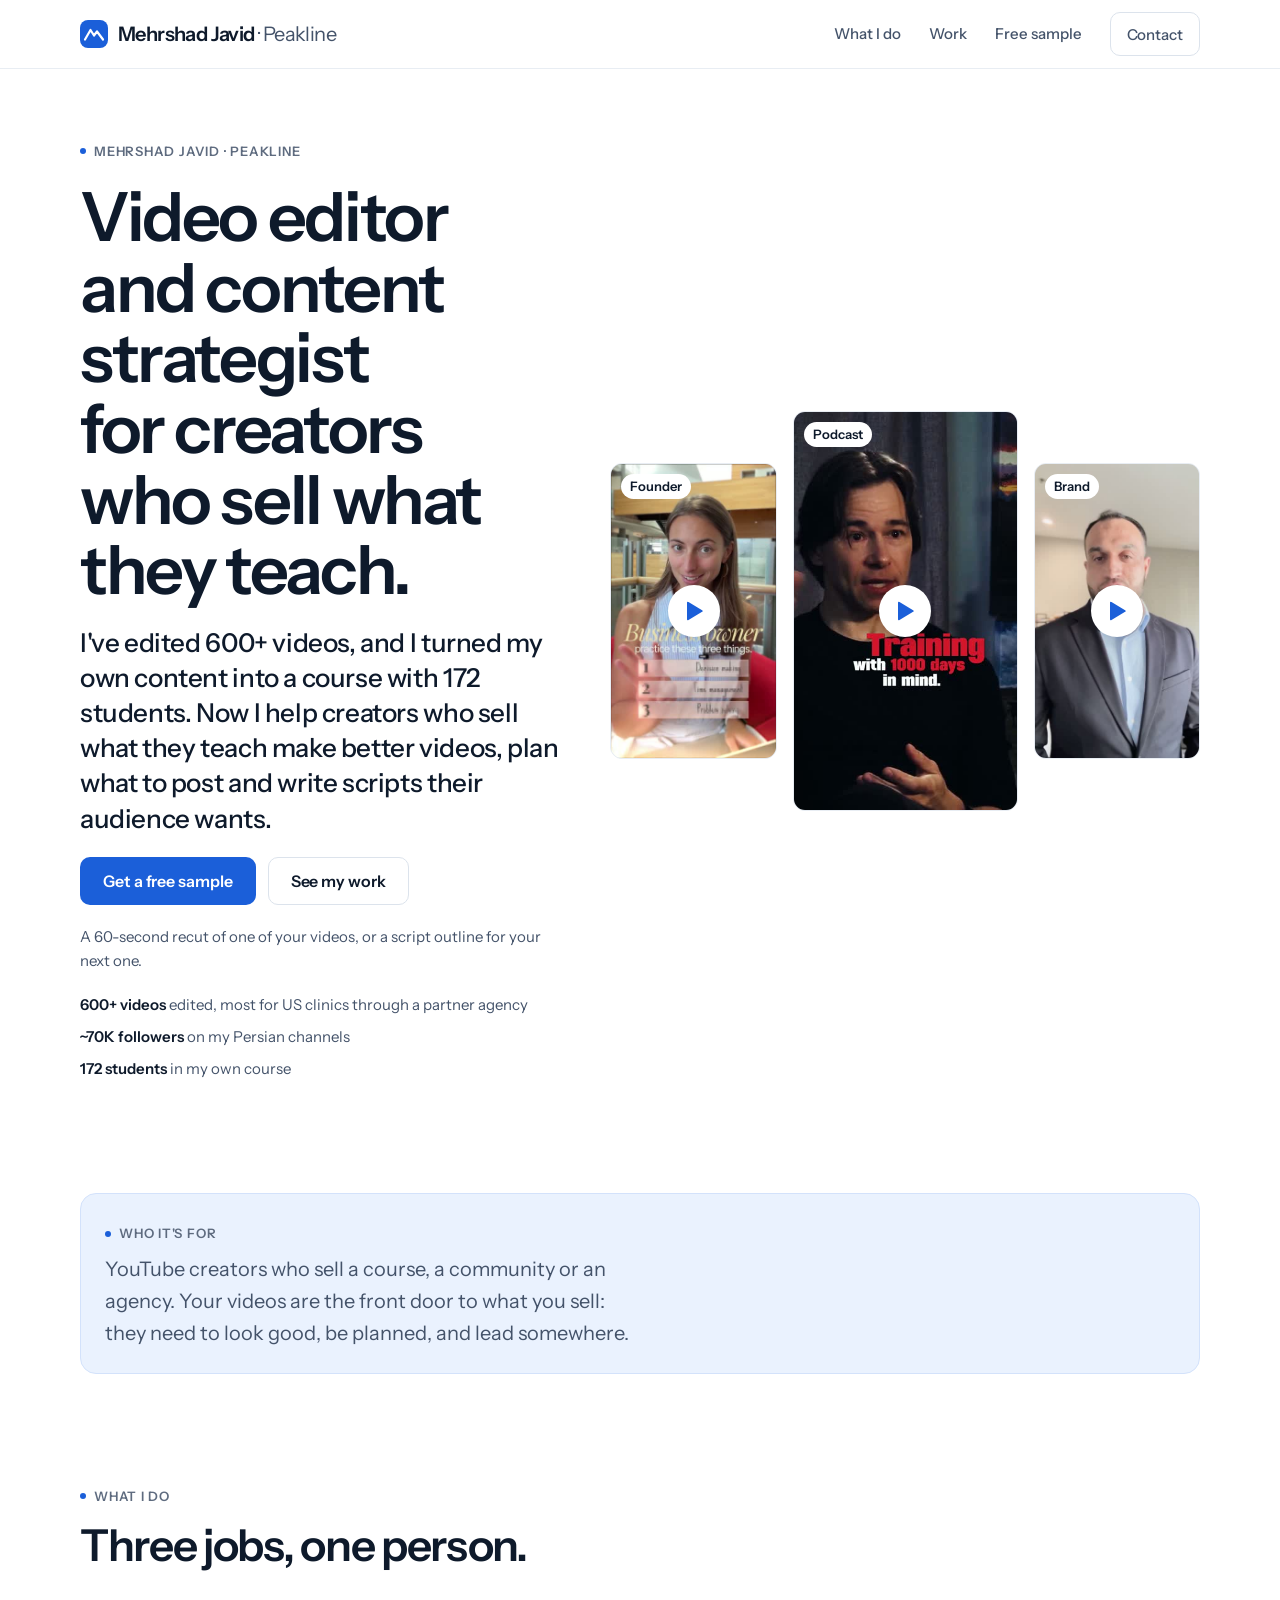
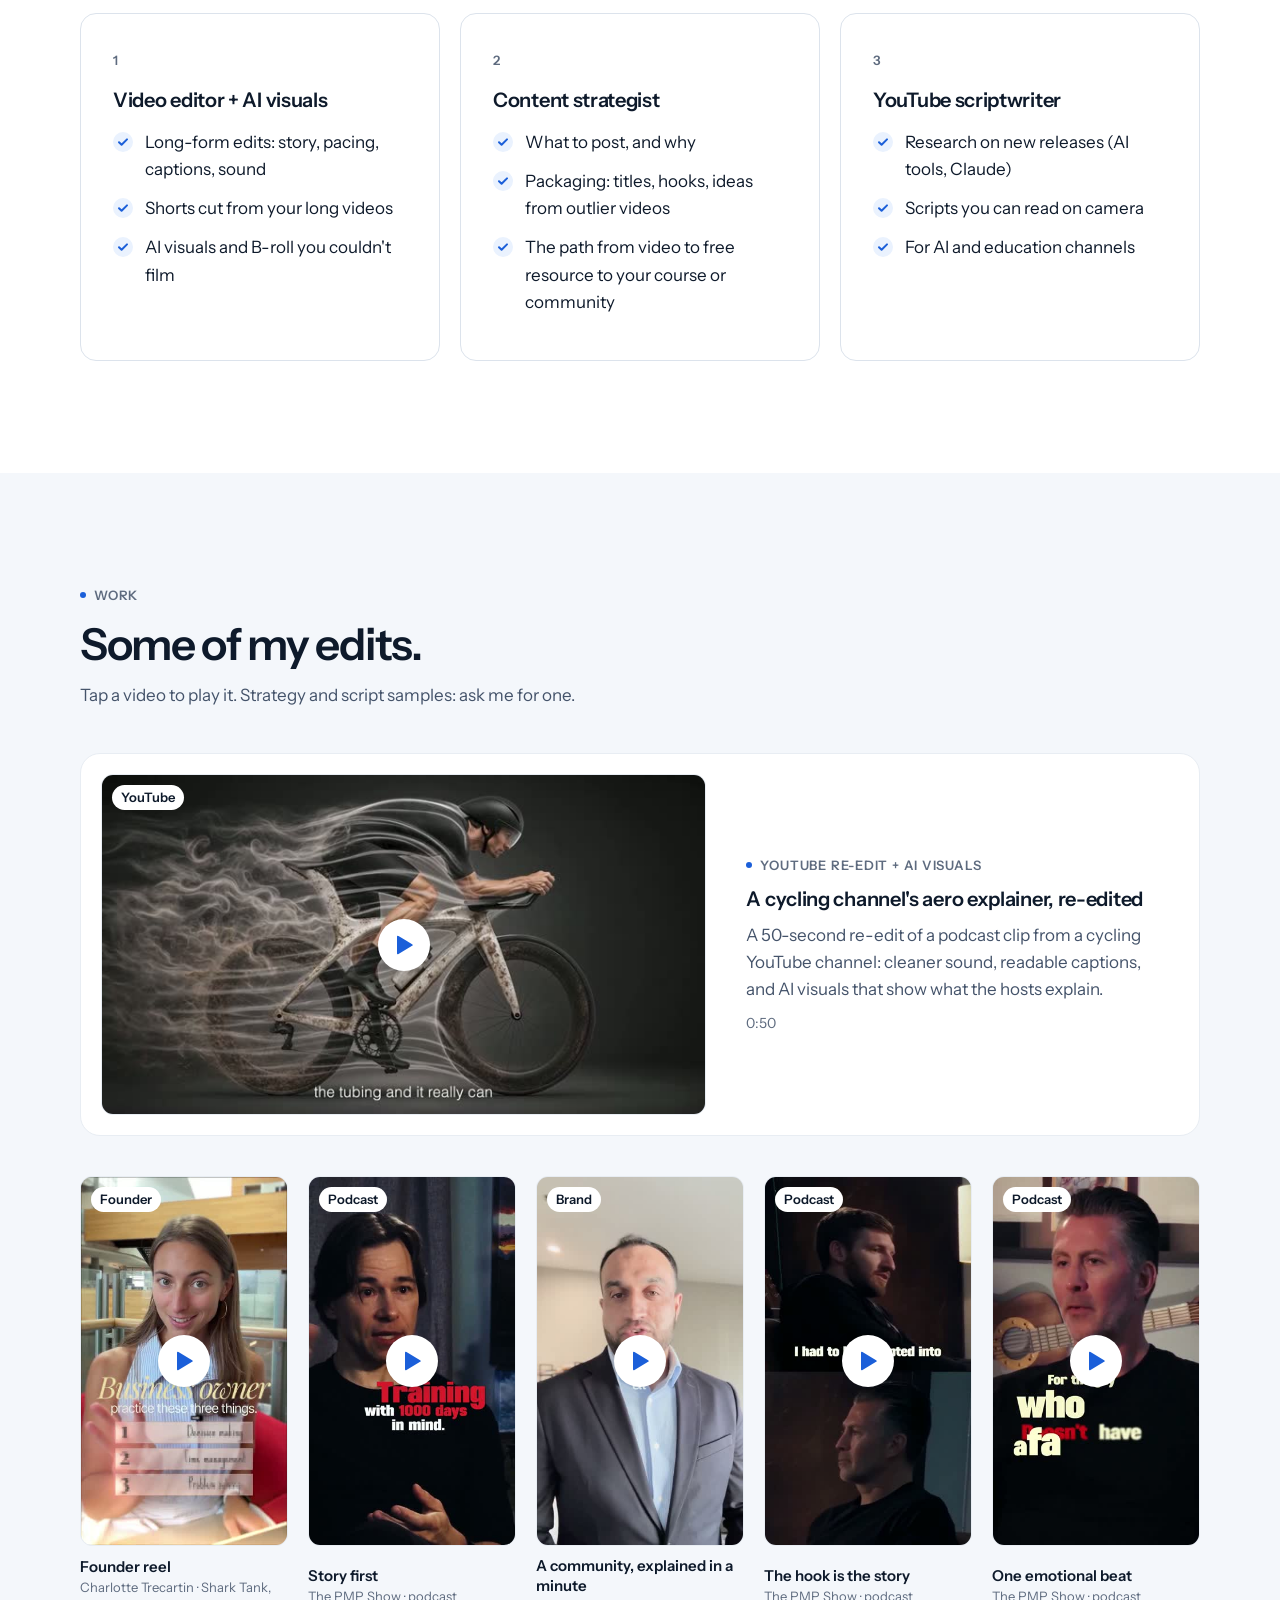
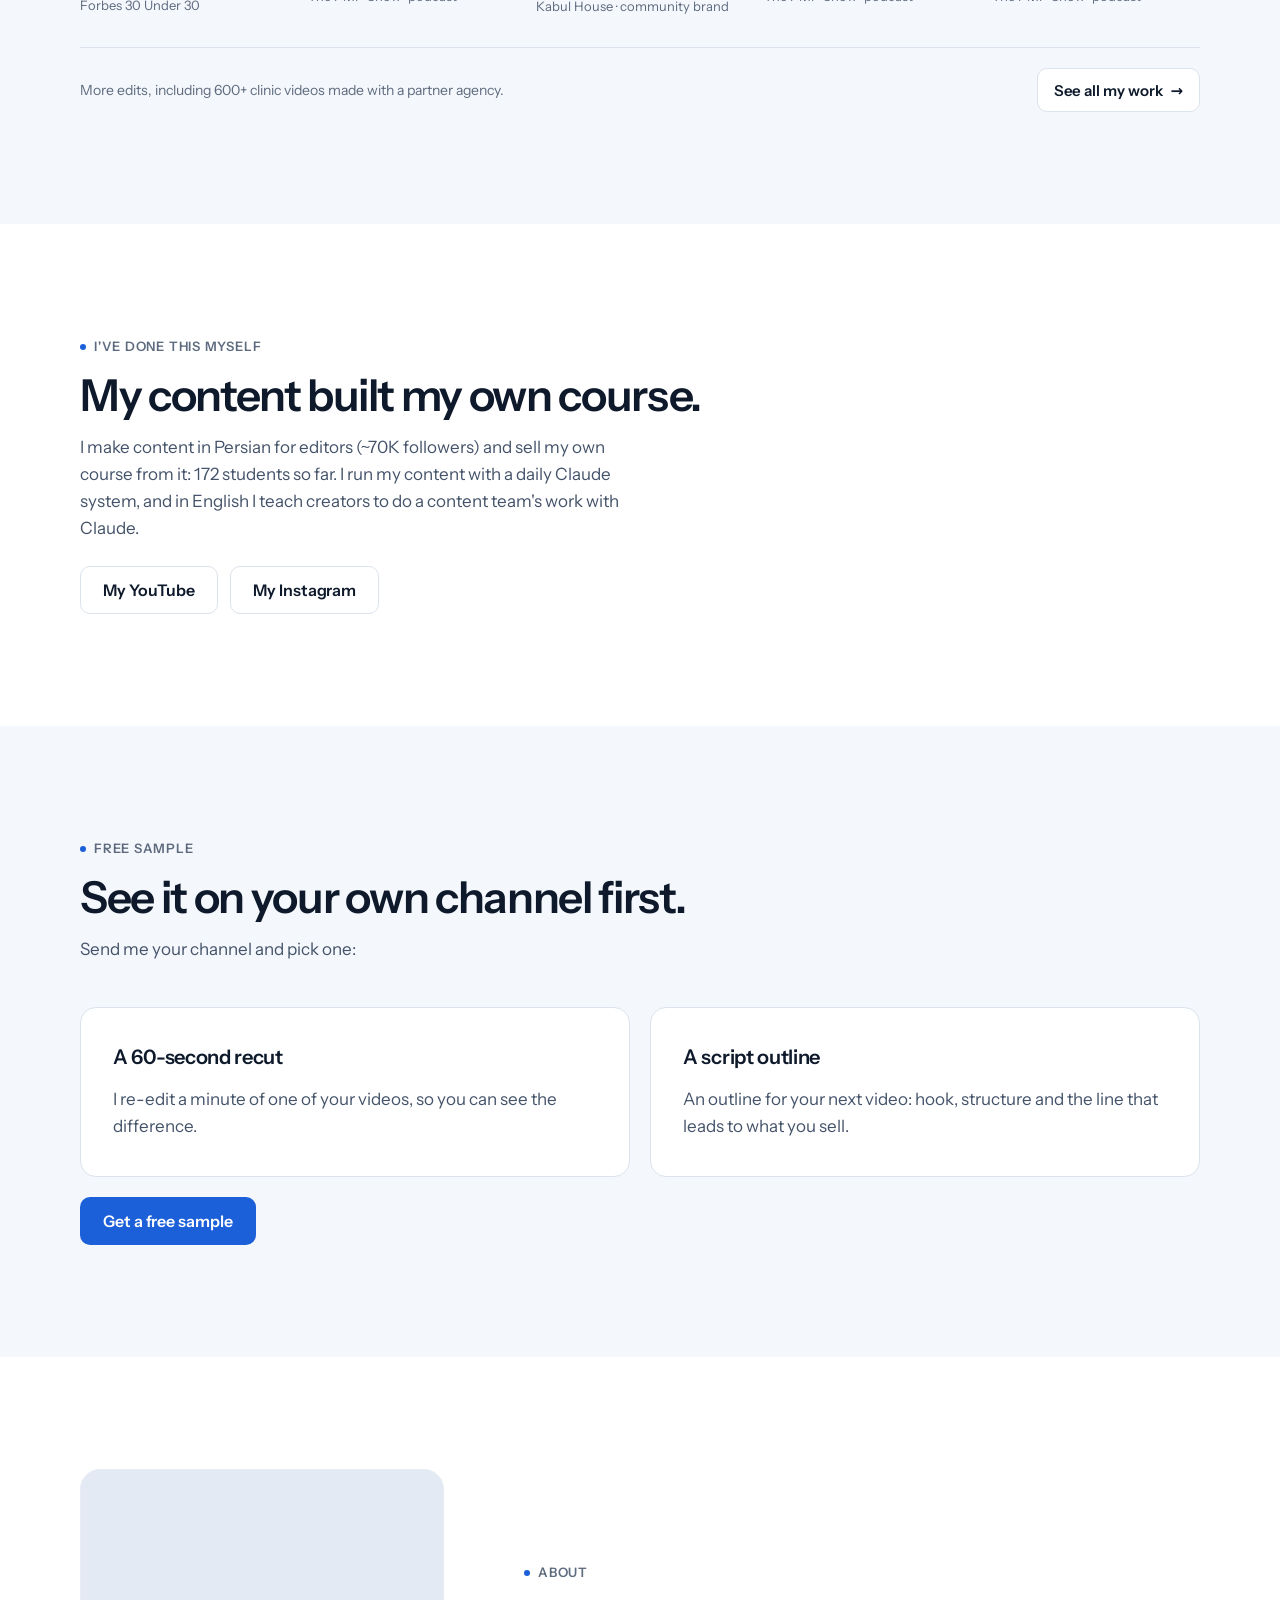
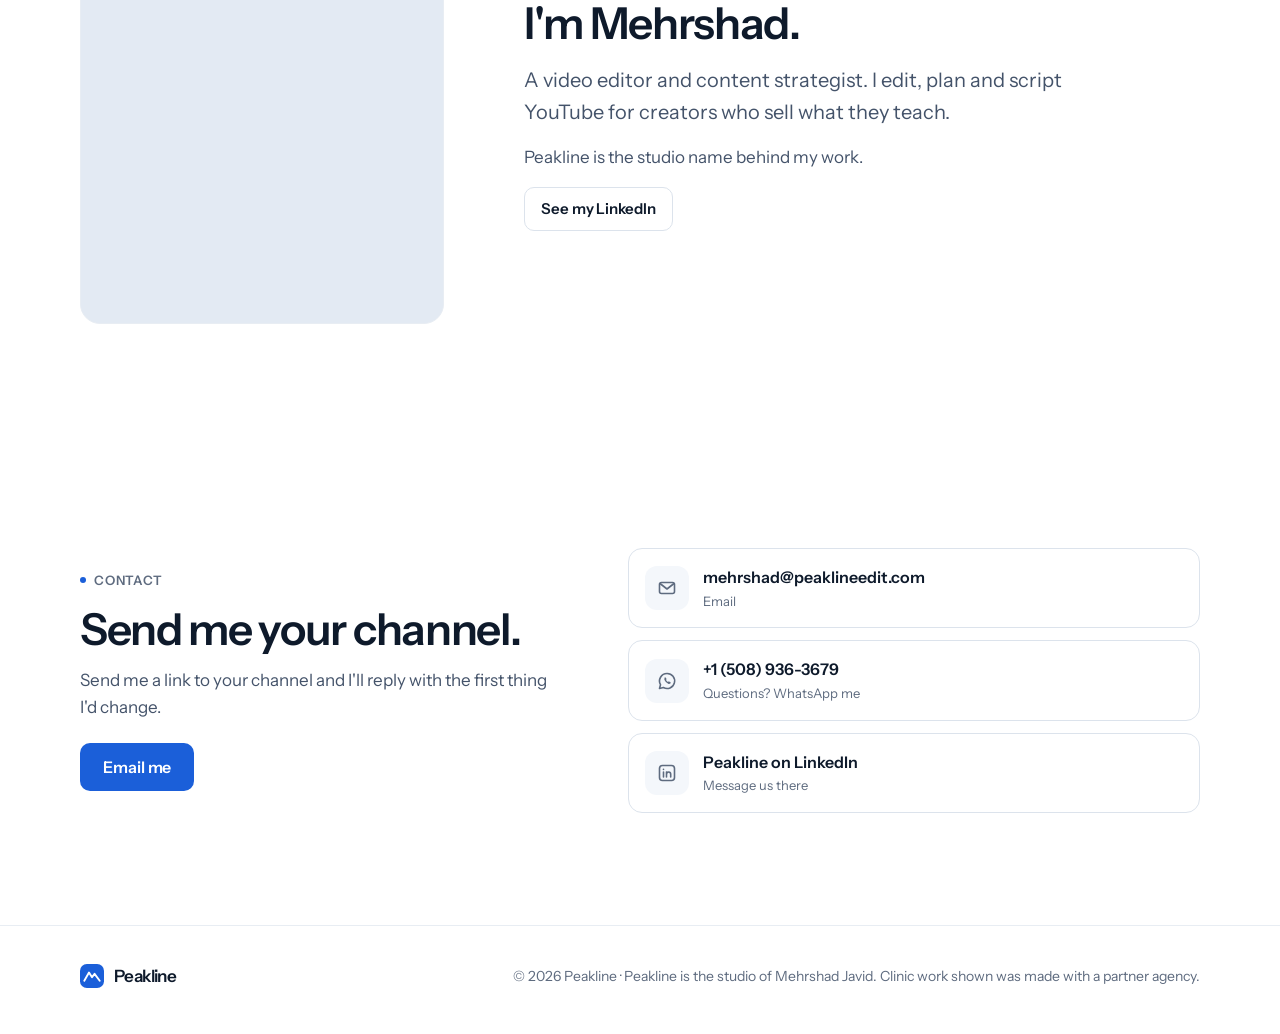
==== commit 1c842d4b: "Creator-entrepreneur site: editor + strategist + scriptwriter, /work/ by role, /hello/ free sample, " ====
--- a/clinics/index.html
+++ b/clinics/index.html
@@ -1,562 +1 @@
-<!doctype html>
-<html lang="en">
-<head>
-<meta charset="utf-8">
-<meta name="viewport" content="width=device-width, initial-scale=1">
-<title>Peakline · Short videos for dental &amp; medical clinics</title>
-<meta name="description" content="Short videos for dental &amp; medical clinics, that answer patient questions before the consult. You film 1 hour a month on your phone; we plan, script and edit the shorts. 600+ medical videos edited. Your first short is free.">
-
-<link rel="canonical" href="https://peaklineedit.com/clinics/">
-<meta property="og:type" content="website">
-<meta property="og:title" content="Peakline · Short videos for dental &amp; medical clinics">
-<meta property="og:description" content="You film 1 hour a month on your phone. We do the rest. Your first short is free.">
-<meta property="og:url" content="https://peaklineedit.com/clinics/">
-<meta name="theme-color" content="#FFFFFF">
-<link rel="icon" href="data:image/svg+xml,%3Csvg xmlns='http://www.w3.org/2000/svg' viewBox='0 0 28 28'%3E%3Crect width='28' height='28' rx='8' fill='%231B5FD9'/%3E%3Cpath d='M5 19.5 10.5 10l3.5 5.5 3-4 6 8' stroke='%23fff' stroke-width='2.2' fill='none' stroke-linecap='round' stroke-linejoin='round'/%3E%3C/svg%3E">
-<style>
-@font-face{font-family:'Instrument Sans';font-style:normal;font-weight:400 600;font-display:swap;src:url([data-uri]) format('woff2')}
-body{margin:0;background:#FFFFFF}
-a{color:#1B5FD9}a:hover{color:#154CB3}
-.pk{--bg:#FFFFFF;--bg-alt:#F4F7FB;--line:#DCE3EC;--line-soft:#E8EDF3;--ink:#0E1A2B;--ink-2:#44536A;--ink-3:#5E6B7F;--blue:#1B5FD9;--blue-hover:#154CB3;--blue-tint:#EAF2FE;--poster:#E3EAF3;--poster-2:#D5DFEB;
-  container-type:inline-size;background:var(--bg);color:var(--ink);font-family:'Instrument Sans',system-ui,-apple-system,'Segoe UI',sans-serif;font-size:17px;line-height:1.6;-webkit-font-smoothing:antialiased;text-rendering:optimizeLegibility}
-.pk *,.pk *::before,.pk *::after{box-sizing:border-box}
-.pk h1,.pk h2,.pk h3,.pk p,.pk ul,.pk ol{margin:0}
-.pk-wrap{width:100%;max-width:1200px;margin-inline:auto;padding-inline:20px}
-.pk-sec{padding-block:64px}
-.pk-alt{background:var(--bg-alt)}
-.pk-label{display:inline-flex;align-items:center;gap:8px;font-size:13px;font-weight:600;letter-spacing:.06em;text-transform:uppercase;color:var(--ink-3)}
-.pk-label i{width:6px;height:6px;border-radius:50%;background:var(--blue)}
-.pk-h1{font-size:clamp(2.5rem,1.7rem + 3.6cqi,4.25rem);line-height:1.04;font-weight:600;letter-spacing:-.035em;text-wrap:balance}
-.pk-h2{font-size:clamp(1.875rem,1.4rem + 2cqi,2.75rem);line-height:1.1;font-weight:600;letter-spacing:-.03em;text-wrap:balance}
-.pk-h3{font-size:1.25rem;line-height:1.3;font-weight:600;letter-spacing:-.015em}
-.pk-sub{font-size:clamp(1.25rem,1.05rem + .9cqi,1.625rem);line-height:1.35;font-weight:500;letter-spacing:-.015em;color:var(--ink);max-width:30rem}
-.pk-lead{font-size:clamp(1.0625rem,1rem + .4cqi,1.25rem);line-height:1.6;color:var(--ink-2);max-width:34rem}
-.pk-p{color:var(--ink-2);max-width:36rem}
-.pk-small{font-size:14px;line-height:1.5;color:var(--ink-3)}
-.pk-head-block{display:grid;gap:14px;margin-bottom:32px}
-/* buttons: one blue button per screen, the rest neutral */
-.pk-btn{display:inline-flex;align-items:center;justify-content:center;gap:8px;min-height:48px;padding:0 22px;border-radius:10px;border:1px solid transparent;font:600 16px/1 'Instrument Sans',system-ui,sans-serif;letter-spacing:-.005em;text-decoration:none;cursor:pointer;white-space:nowrap;transition:background .15s,border-color .15s,color .15s}
-.pk-btn--blue{background:var(--blue);color:#FFFFFF}
-.pk-btn--blue:hover{background:var(--blue-hover);color:#FFFFFF}
-.pk-btn--line{background:#FFFFFF;color:var(--ink);border-color:var(--line)}
-.pk-btn--line:hover{border-color:var(--ink-3);color:var(--ink)}
-.pk-btn--sm{min-height:44px;padding:0 16px;font-size:15px}
-.pk a:focus-visible,.pk button:focus-visible,.pk summary:focus-visible{outline:3px solid var(--blue);outline-offset:2px}
-/* header */
-.pk-head{border-bottom:1px solid var(--line-soft);background:#FFFFFF}
-.pk-head .pk-wrap{display:flex;align-items:center;justify-content:space-between;gap:16px;min-height:68px}
-.pk-logo{display:inline-flex;align-items:center;gap:10px;min-height:44px;color:var(--ink);text-decoration:none;font-weight:600;font-size:20px;letter-spacing:-.03em}
-.pk-logo:hover{color:var(--ink)}
-.pk-nav{display:none;align-items:center;gap:28px}
-.pk-nav a{color:var(--ink-2);text-decoration:none;font-size:15px;font-weight:500}
-.pk-nav a:hover{color:var(--ink)}
-/* hero */
-.pk-hero{padding-block:40px 64px}
-.pk-hero-grid{display:grid;gap:40px}
-.pk-hero-text{display:grid;gap:20px;align-content:start}
-.pk-ctas{display:flex;flex-wrap:wrap;gap:12px}
-.pk-stats{display:grid;grid-template-columns:repeat(3,minmax(0,1fr));gap:0;margin-top:8px;padding-top:20px;border-top:1px solid var(--line-soft)}
-.pk-stat{display:grid;gap:2px;padding-inline:12px;border-inline-start:1px solid var(--line-soft)}
-.pk-stat:first-child{padding-inline-start:0;border-inline-start:0}
-.pk-stat b{font-size:clamp(1.5rem,1.2rem + 1.2cqi,2rem);line-height:1.15;font-weight:600;letter-spacing:-.03em;font-variant-numeric:tabular-nums}
-.pk-stat span{font-size:13px;line-height:1.4;color:var(--ink-3)}
-.pk-hero-reel{display:grid;grid-template-columns:repeat(3,minmax(0,1fr));gap:10px;align-items:start}
-.pk-hero-reel>:nth-child(2){margin-top:-16px}
-/* poster cards (9:16, poster first, video loads only on tap) */
-.pk-poster{position:relative;display:block;width:100%;aspect-ratio:9/16;border-radius:12px;background:var(--poster);overflow:hidden;border:1px solid var(--line-soft)}
-.pk-poster .pk-tag{position:absolute;inset-block-start:10px;inset-inline-start:10px;padding:4px 9px;border-radius:999px;background:#FFFFFF;font-size:13px;font-weight:600;line-height:1.3;color:var(--ink)}
-.pk-play{position:absolute;inset:0;margin:auto;width:52px;height:52px;border-radius:50%;background:#FFFFFF;display:grid;place-items:center;box-shadow:0 6px 20px -8px rgb(14 26 43 / .35)}
-.pk-cap{position:absolute;inset-inline:12%;inset-block-end:20%;display:grid;gap:6px;justify-items:center}
-.pk-cap span{display:block;height:9px;border-radius:5px;background:#FFFFFF}
-.pk-cap span:first-child{width:80%}
-.pk-cap span:last-child{width:52%;background:var(--blue)}
-/* screening room */
-.pk-chips{display:flex;gap:8px;overflow-x:auto;padding:2px 2px 6px;margin:0 -2px 24px;scrollbar-width:none}
-.pk-chip{flex:none;min-height:44px;padding:0 16px;border-radius:999px;border:1px solid var(--line);background:#FFFFFF;color:var(--ink-2);font:500 15px/1 'Instrument Sans',system-ui,sans-serif;cursor:pointer}
-.pk-chip:hover{border-color:var(--ink-3);color:var(--ink)}
-.pk-chip.is-on{background:var(--ink);border-color:var(--ink);color:#FFFFFF}
-.pk-grid{display:grid;grid-template-columns:repeat(2,minmax(0,1fr));gap:20px 12px}
-.pk-card{display:grid;gap:10px;margin:0;padding:0;border:0;background:none;text-align:start;cursor:pointer;font:inherit;color:inherit}
-.pk-card:hover .pk-poster{border-color:var(--line)}
-.pk-card:hover .pk-play{background:var(--blue)}
-.pk-card:hover .pk-play svg path{fill:#FFFFFF}
-.pk-card-meta{display:grid;gap:1px}
-.pk-card-meta b{font-size:15px;font-weight:600;line-height:1.35}
-.pk-card-meta span{font-size:13px;line-height:1.4;color:var(--ink-3)}
-.pk-more{display:flex;flex-wrap:wrap;align-items:center;justify-content:space-between;gap:12px;margin-top:32px;padding-top:20px;border-top:1px solid var(--line)}
-/* raw vs edited */
-.pk-ba{display:grid;gap:36px}
-.pk-ba-text{display:grid;gap:18px;align-content:center}
-.pk-checks{list-style:none;padding:0;display:grid;gap:12px}
-.pk-checks li{display:grid;grid-template-columns:22px minmax(0,1fr);gap:10px;align-items:start;color:var(--ink)}
-.pk-checks svg{margin-top:3px}
-.pk-ba-pair{display:grid;grid-template-columns:repeat(2,minmax(0,1fr));gap:12px}
-.pk-ba-pair figure{margin:0;display:grid;gap:10px}
-.pk-ba-pair figcaption{display:flex;justify-content:space-between;gap:8px;font-size:14px;font-weight:600}
-.pk-ba-pair figcaption span{font-weight:400;color:var(--ink-3)}
-.pk-raw{background:var(--poster-2)}
-.pk-raw .pk-cap{display:none}
-/* offer */
-.pk-offer{display:grid;gap:20px;padding:32px 24px;border-radius:20px;background:var(--blue-tint);border:1px solid #D3E2FB}
-.pk-offer .pk-h2{max-width:20ch}
-.pk-offer-sub{font-size:clamp(1.125rem,1rem + .6cqi,1.375rem);font-weight:500;letter-spacing:-.01em;color:var(--ink)}
-/* lanes */
-.pk-lanes{display:grid;gap:16px}
-.pk-lane{display:flex;flex-direction:column;gap:16px;padding:28px 24px;border-radius:16px;border:1px solid var(--line);background:#FFFFFF}
-.pk-lane .pk-btn{align-self:flex-start;margin-top:auto}
-.pk-lane .pk-checks{margin-bottom:8px}
-/* steps */
-.pk-steps{list-style:none;padding:0;display:grid;gap:12px;counter-reset:s}
-.pk-step{display:grid;grid-template-columns:44px minmax(0,1fr);gap:16px;padding:20px;border-radius:16px;background:#FFFFFF;border:1px solid var(--line-soft)}
-.pk-step-n{width:44px;height:44px;border-radius:12px;background:var(--blue-tint);color:var(--blue);display:grid;place-items:center;font-weight:600;font-size:18px;font-variant-numeric:tabular-nums}
-.pk-step div{display:grid;gap:4px}
-/* faq */
-.pk-faq{display:grid;border-top:1px solid var(--line)}
-.pk-faq details{border-bottom:1px solid var(--line)}
-.pk-faq summary{list-style:none;display:flex;align-items:center;justify-content:space-between;gap:16px;min-height:64px;padding-block:16px;font-size:17px;font-weight:600;letter-spacing:-.01em;cursor:pointer}
-.pk-faq summary::-webkit-details-marker{display:none}
-.pk-faq summary svg{flex:none;transition:transform .2s}
-.pk-faq details[open] summary svg{transform:rotate(45deg)}
-.pk-faq details p{padding-bottom:20px;color:var(--ink-2);max-width:44rem}
-/* contact */
-.pk-contact{display:grid;gap:28px}
-.pk-ways{display:grid;gap:12px}
-.pk-way{display:grid;grid-template-columns:44px minmax(0,1fr);gap:14px;align-items:center;padding:16px;border-radius:14px;border:1px solid var(--line);background:#FFFFFF;color:var(--ink);text-decoration:none}
-a.pk-way:hover{border-color:var(--ink-3);color:var(--ink)}
-.pk-way-ic{width:44px;height:44px;border-radius:12px;background:var(--bg-alt);display:grid;place-items:center;color:var(--ink)}
-.pk-way div{display:grid;gap:0;min-width:0}
-.pk-way b{font-size:16px;font-weight:600;overflow-wrap:anywhere}
-.pk-way span{font-size:13px;color:var(--ink-3)}
-.pk-way--slot{border-style:dashed}
-.pk-way--slot b{color:var(--ink-3);font-weight:500}
-/* footer */
-.pk-foot{border-top:1px solid var(--line-soft);padding-block:28px 36px}
-.pk-foot .pk-wrap{display:grid;gap:10px}
-/* tablet */
-@container (min-width:640px){
-  .pk-wrap{padding-inline:32px}
-  .pk-nav{display:flex}
-  .pk-head-cta-phone{display:none}
-  .pk-grid{grid-template-columns:repeat(3,minmax(0,1fr));gap:28px 16px}
-  .pk-offer{padding:48px}
-  .pk-lanes{grid-template-columns:repeat(2,minmax(0,1fr));gap:20px}
-  .pk-lane{padding:36px 32px}
-  .pk-steps{grid-template-columns:repeat(3,minmax(0,1fr));gap:16px}
-  .pk-step{grid-template-columns:minmax(0,1fr);gap:20px;padding:28px}
-  .pk-ways{grid-template-columns:repeat(3,minmax(0,1fr))}
-  .pk-stat{padding-inline:20px}
-}
-@container (max-width:639.98px){.pk-head-cta-desk{display:none}
-  /* phone: the work is one swipe row (2 cards + a peek of the 3rd), so the section stays short */
-  .pk-grid{display:flex;gap:12px;overflow-x:auto;scroll-snap-type:x mandatory;margin-inline:-20px;padding-inline:20px;scroll-padding-inline:20px;scrollbar-width:none}
-  .pk-grid .pk-card{flex:0 0 42%;scroll-snap-align:start}
-}
-/* desktop */
-@container (min-width:1024px){
-  .pk-wrap{padding-inline:40px}
-  .pk-sec{padding-block:112px}
-  .pk-hero{padding-block:72px 112px}
-  .pk-hero-grid{grid-template-columns:minmax(0,.9fr) minmax(0,1.1fr);gap:48px;align-items:center}
-  .pk-hero-reel{grid-template-columns:minmax(0,1fr) minmax(0,1.35fr) minmax(0,1fr);gap:16px;align-items:center}
-  .pk-hero-reel>:nth-child(2){margin-top:0}
-  .pk-head-block{margin-bottom:44px}
-  .pk-grid{grid-template-columns:repeat(5,minmax(0,1fr));gap:36px 20px}
-  .pk-ba{grid-template-columns:minmax(0,1fr) minmax(0,1fr);gap:80px;align-items:center}
-  .pk-ba-pair{gap:20px}
-  .pk-offer{grid-template-columns:minmax(0,1.3fr) auto;align-items:end;column-gap:48px;padding:64px}
-  .pk-offer .pk-btn{grid-column:2;grid-row:1 / span 3;align-self:center}
-  .pk-faq-wrap{display:grid;grid-template-columns:minmax(0,.8fr) minmax(0,1.2fr);gap:80px;align-items:start}
-  .pk-contact{grid-template-columns:minmax(0,.9fr) minmax(0,1.1fr);gap:80px;align-items:center}
-  .pk-ways{grid-template-columns:minmax(0,1fr)}
-  .pk-foot .pk-wrap{grid-template-columns:minmax(0,1fr) auto;align-items:center}
-}
-@media (prefers-reduced-motion:reduce){.pk *{transition:none !important}}
-/* build additions: real posters + tap-to-play video */
-html{scroll-behavior:smooth}
-.pk-poster img,.pk-poster video{position:absolute;inset:0;width:100%;height:100%;object-fit:cover;display:block}
-.pk-poster video{background:#0E1A2B}
-.pk-poster.is-playing .pk-tag,.pk-poster.is-playing .pk-play,.pk-poster.is-playing .pk-cap{display:none}
-.pk-poster.has-img .pk-cap{display:none}
-.pk-poster .pk-tag,.pk-poster .pk-play{z-index:1}
-.pk-card[hidden]{display:none}
-.pk-card:disabled{cursor:default}
-.pk-card:disabled .pk-play{display:none}
-.pk-skip{position:absolute;left:-9999px}
-.pk-skip:focus{left:16px;top:12px;z-index:9;background:#fff;padding:8px 12px;border-radius:8px}
-@media (prefers-reduced-motion:reduce){html{scroll-behavior:auto}}
-/* selling points + contrast (2026-10-31, same tokens as design v1) */
-.pk-why{display:grid;gap:12px}
-.pk-why-card{display:grid;gap:12px;align-content:start;padding:24px;border-radius:16px;border:1px solid var(--line-soft);background:#FFFFFF}
-.pk-quote{margin:24px 0 0;padding:24px;border-radius:16px;background:var(--bg-alt);display:grid;gap:10px}
-.pk-quote blockquote{margin:0;font-size:clamp(1.125rem,1rem + .6cqi,1.375rem);line-height:1.4;font-weight:500;letter-spacing:-.01em;color:var(--ink);max-width:40rem}
-.pk-quote figcaption{font-size:14px;line-height:1.5;color:var(--ink-3)}
-.pk-quote figcaption b{color:var(--ink);font-weight:600}
-.pk-vs{display:grid;gap:12px}
-.pk-vs-col{display:grid;gap:16px;align-content:start;padding:28px 24px;border-radius:16px}
-.pk-vs-not{background:var(--bg-alt);border:1px solid var(--line-soft)}
-.pk-vs-not .pk-x li{color:var(--ink-2)}
-.pk-vs-yes{background:var(--blue-tint);border:1px solid #D3E2FB}
-.pk-x{list-style:none;padding:0;display:grid;gap:12px}
-.pk-x li{display:grid;grid-template-columns:22px minmax(0,1fr);gap:10px;align-items:start}
-.pk-x svg{margin-top:3px}
-@container (min-width:640px){
-  .pk-why{grid-template-columns:repeat(2,minmax(0,1fr));gap:16px}
-  .pk-why-card{padding:28px}
-  .pk-quote{padding:32px}
-  .pk-vs{grid-template-columns:repeat(2,minmax(0,1fr));gap:20px}
-  .pk-vs-col{padding:36px 32px}
-}
-@container (min-width:640px) and (max-width:1023.98px){
-  .pk-why-card:last-child{grid-column:1 / -1}
-}
-@container (min-width:1024px){
-  .pk-why{grid-template-columns:repeat(6,minmax(0,1fr))}
-  .pk-why-card{grid-column:span 2}
-  .pk-why-card:nth-child(n+4){grid-column:span 3}
-}
-/* TV feature card */
-.pk-feature{display:grid;gap:20px;margin-bottom:40px;padding:16px;border-radius:20px;background:#FFFFFF;border:1px solid var(--line-soft)}
-.pk-poster--wide{aspect-ratio:16/9}
-.pk-feature-text{display:grid;gap:10px;align-content:center;padding:0 8px 8px}
-@container (min-width:1024px){
-  .pk-feature{grid-template-columns:minmax(0,1.4fr) minmax(0,1fr);gap:40px;padding:20px}
-  .pk-feature-text{padding:0 20px 0 0}
-}
-/* quiet "see more work" row */
-.pk-morework{margin-top:28px}
-.pk-morework summary{display:inline-flex;align-items:center;min-height:44px;padding:0 4px;color:var(--ink-2);font-weight:500;font-size:15px;cursor:pointer;text-decoration:underline;text-underline-offset:4px;text-decoration-color:var(--line)}
-.pk-morework summary:hover{color:var(--ink)}
-.pk-morework[open] summary{margin-bottom:20px}
-@container (min-width:1024px){.pk-grid--n4,.pk-grid--n8{grid-template-columns:repeat(4,minmax(0,1fr))}}
-/* bigger hero videos (Mehrshad 2026-10-31: "so small") */
-@container (max-width:639.98px){
-  .pk-hero-reel{display:flex;gap:12px;overflow-x:auto;scroll-snap-type:x mandatory;margin-inline:-20px;padding-inline:20px;scroll-padding-inline:20px;scrollbar-width:none}
-  .pk-hero-reel>.pk-card{flex:0 0 62%;scroll-snap-align:start}
-  .pk-hero-reel>:nth-child(2){margin-top:0}
-}
-/* about */
-.pk-about{display:grid;gap:28px;align-items:center}
-.pk-about-photo{margin:0;width:100%;max-width:320px;aspect-ratio:4/5;border-radius:20px;overflow:hidden;background:var(--poster);border:1px solid var(--line-soft)}
-.pk-about-photo img{width:100%;height:100%;object-fit:cover;display:block}
-.pk-about-text{display:grid;gap:16px;align-content:center;justify-items:start}
-@container (min-width:1024px){
-  .pk-about{grid-template-columns:minmax(0,.7fr) minmax(0,1.3fr);gap:80px}
-  .pk-about-photo{max-width:none}
-}
-/* 1 hour -> 8-12 shorts equation */
-.pk-equation{display:inline-flex;flex-wrap:wrap;align-items:baseline;gap:6px;align-self:flex-start;padding:10px 14px;border-radius:12px;background:var(--blue-tint);border:1px solid #D3E2FB;color:var(--ink-2);font-size:15px;line-height:1.4}
-.pk-equation b{color:var(--ink);font-weight:600;font-size:17px;letter-spacing:-.01em}
-.pk-equation span[aria-hidden]{color:var(--blue);font-weight:600}
-.pk-sr{position:absolute;width:1px;height:1px;overflow:hidden;clip:rect(0 0 0 0);white-space:nowrap}
-.pk-price{display:flex;flex-wrap:wrap;align-items:baseline;gap:6px;margin:-6px 0 0;color:var(--ink-2);font-size:15px}
-.pk-price b{color:var(--ink);font-size:34px;font-weight:600;letter-spacing:-.03em;line-height:1}
-.pk-from{flex-basis:100%;color:var(--ink);font-size:15px;font-weight:700;letter-spacing:-.01em;margin-bottom:2px}
-
-/* founder quote hero + preview gaps */
-.pk-h1--quote{font-size:clamp(2rem,1.4rem + 2.6cqi,3.25rem);line-height:1.08}
-.pk-cite{display:block;margin-top:-8px;color:var(--ink-2);font-size:15px;font-style:normal}
-.pk-cite b{color:var(--ink);font-weight:600}
-.pk-proofline{color:var(--ink-2);font-size:15px}
-.pk-proofline b{color:var(--ink);font-weight:600}
-.pk-sidelink{font-size:15px;color:var(--ink-2)}
-.pk-sidelink a{color:var(--blue);font-weight:600;text-decoration:none}
-.pk-verify{background:#FFF1A8;color:#5A4500;border-radius:4px;padding:0 4px;font-weight:600}
-.pk-note{padding:24px;border-radius:16px;background:var(--blue-tint);border:1px solid #D3E2FB}
-
-</style>
-</head>
-<body>
-<div class="pk" dir="ltr" lang="en">
-<a class="pk-skip" href="#main">Skip to content</a>
-
-<header class="pk-head">
-<div class="pk-wrap">
-<a class="pk-logo" href="/" aria-label="Peakline home">
-<svg width="28" height="28" viewBox="0 0 28 28" fill="none" aria-hidden="true"><rect width="28" height="28" rx="8" fill="#1B5FD9"></rect><path d="M5 19.5 10.5 10l3.5 5.5 3-4 6 8" stroke="#FFFFFF" stroke-width="2.2" stroke-linecap="round" stroke-linejoin="round"></path></svg>
-<span>Peakline</span>
-</a>
-<nav class="pk-nav" aria-label="Main">
-<a href="#work">Work</a>
-<a href="#plans">Plans</a>
-<a href="#how">How it works</a>
-<a href="#faq">FAQ</a>
-<a class="pk-btn pk-btn--line pk-btn--sm pk-head-cta-desk" href="#contact">Contact</a>
-</nav>
-<a class="pk-btn pk-btn--line pk-btn--sm pk-head-cta-phone" href="#contact">Contact</a>
-</div>
-</header>
-
-<main id="main">
-<section class="pk-hero" id="top">
-<div class="pk-wrap pk-hero-grid">
-<div class="pk-hero-text">
-<span class="pk-label"><i></i>Video editing for dental &amp; medical clinics</span>
-<h1 class="pk-h1">Short-form videos for dental &amp; medical clinics.</h1>
-<p class="pk-sub">Send us your footage, or film 1 hour a month with our guidance. We script, coach and edit the rest, so patients get their questions answered before the consult.</p>
-<p class="pk-lead">Finished shorts for Instagram, TikTok and YouTube Shorts. Your first short is free.</p>
-<div class="pk-ctas">
-<a class="pk-btn pk-btn--blue" href="#contact">Get a free short</a>
-<a class="pk-btn pk-btn--line" href="#work">See the work</a>
-</div>
-<div class="pk-stats" style="grid-template-columns:repeat(2,minmax(0,1fr))">
-<div class="pk-stat"><b>600+</b><span>medical videos edited</span></div>
-<div class="pk-stat"><b>13+</b><span>clinics, with a partner agency</span></div>
-</div>
-</div>
-<div class="pk-hero-reel" aria-label="Three example shorts">
-<button type="button" class="pk-card" data-cat="doctors" aria-label="Play: Meet the doctor" data-src="/media/doctor-intro.mp4"><span class="pk-poster has-img"><img src="[data-uri]" alt="" loading="lazy" decoding="async"><span class="pk-tag">Meet the doctor</span><span class="pk-play" aria-hidden="true"><svg width="18" height="20" viewBox="0 0 18 20"><path d="M2 1.8v16.4a1 1 0 0 0 1.5.86l13.6-8.2a1 1 0 0 0 0-1.72L3.5.94A1 1 0 0 0 2 1.8Z" fill="#1B5FD9"></path></svg></span><span class="pk-cap" aria-hidden="true"><span></span><span></span></span></span></button>
-<button type="button" class="pk-card" data-cat="education" aria-label="Play: Living with missing teeth" data-src="/media/missing-teeth.mp4"><span class="pk-poster has-img"><img src="[data-uri]" alt="" loading="lazy" decoding="async"><span class="pk-tag">Patient education</span><span class="pk-play" aria-hidden="true"><svg width="18" height="20" viewBox="0 0 18 20"><path d="M2 1.8v16.4a1 1 0 0 0 1.5.86l13.6-8.2a1 1 0 0 0 0-1.72L3.5.94A1 1 0 0 0 2 1.8Z" fill="#1B5FD9"></path></svg></span><span class="pk-cap" aria-hidden="true"><span></span><span></span></span></span></button>
-<button type="button" class="pk-card" data-cat="education" aria-label="Play: Sleep apnea and the jaw" data-src="/media/sleep-apnea.mp4"><span class="pk-poster has-img"><img src="[data-uri]" alt="" loading="lazy" decoding="async"><span class="pk-tag">Patient education</span><span class="pk-play" aria-hidden="true"><svg width="18" height="20" viewBox="0 0 18 20"><path d="M2 1.8v16.4a1 1 0 0 0 1.5.86l13.6-8.2a1 1 0 0 0 0-1.72L3.5.94A1 1 0 0 0 2 1.8Z" fill="#1B5FD9"></path></svg></span><span class="pk-cap" aria-hidden="true"><span></span><span></span></span></span></button>
-</div>
-</div>
-</section>
-
-<section class="pk-sec" id="why" style="padding-top:0">
-<div class="pk-wrap">
-<div class="pk-head-block">
-<span class="pk-label"><i></i>Why clinics pick us</span>
-<h2 class="pk-h2">More than cutting the video.</h2>
-</div>
-<div class="pk-why">
-<div class="pk-why-card"><span class="pk-step-n">1</span><h3 class="pk-h3">We coach the doctor, not just cut the video.</h3><p class="pk-p">Doctors aren't content people. We help you speak with ease on camera, and we pull a real hook out of every video.</p></div>
-<div class="pk-why-card"><span class="pk-step-n">2</span><h3 class="pk-h3">Your clinic gets its own look.</h3><p class="pk-p">Clean visuals built on your brand, custom edit assets, and a style made for your clinic. No templates.</p></div>
-<div class="pk-why-card"><span class="pk-step-n">3</span><h3 class="pk-h3">Made for the patients you actually have.</h3><p class="pk-p">Careful sound and clear pacing, so older patients follow every word, and it still feels easy and fun for younger viewers.</p></div>
-<div class="pk-why-card"><span class="pk-step-n">4</span><h3 class="pk-h3">Shorts back in 3 working days.</h3><p class="pk-p">Send your footage and get finished shorts within 3 working days, checked before they reach you. Every month, on time.</p></div>
-<div class="pk-why-card"><span class="pk-step-n">5</span><h3 class="pk-h3">One clear next step.</h3><p class="pk-p">Every video ends with one clear next step for the patient: book a consultation at your clinic.</p></div>
-</div>
-<figure class="pk-quote">
-<blockquote>&ldquo;One of the most talented and reliable video editors I've worked with.&rdquo;</blockquote>
-<figcaption><b>Aria Arsalani</b> · our partner agency · LinkedIn recommendation</figcaption>
-</figure>
-</div>
-</section>
-
-<section class="pk-sec pk-alt" id="work">
-<div class="pk-wrap">
-<div class="pk-head-block">
-<span class="pk-label"><i></i>The work</span>
-<h2 class="pk-h2">Watch the edits.</h2>
-<p class="pk-p">Shorts for dental and medical clinics, made with a partner agency. Tap a video to play it; nothing loads until you do.</p>
-</div>
-<div class="pk-feature"><button type="button" class="pk-card pk-feature-play" data-cat="feature" aria-label="Play: A 30-second TV spot on dental care cuts" data-src="/media/tv-spot.mp4"><span class="pk-poster pk-poster--wide has-img"><img src="[data-uri]" alt="" loading="lazy" decoding="async"><span class="pk-tag">On TV</span><span class="pk-play" aria-hidden="true"><svg width="18" height="20" viewBox="0 0 18 20"><path d="M2 1.8v16.4a1 1 0 0 0 1.5.86l13.6-8.2a1 1 0 0 0 0-1.72L3.5.94A1 1 0 0 0 2 1.8Z" fill="#1B5FD9"></path></svg></span><span class="pk-cap" aria-hidden="true"><span></span><span></span></span></span></button><div class="pk-feature-text"><span class="pk-label"><i></i>Aired on TV in Los Angeles</span><h3 class="pk-h3">A 30-second TV spot on dental care cuts</h3><p class="pk-p">A public-service spot about protecting dental care for families in California. Same team, same standards as our clinic shorts.</p><p class="pk-small">0:34 · made with a partner agency</p></div></div>
-
-<div class="pk-grid pk-grid--n8">
-<button type="button" class="pk-card" data-cat="doctors" aria-label="Play: Meet the doctor" data-src="/media/doctor-intro.mp4"><span class="pk-poster has-img"><img src="[data-uri]" alt="" loading="lazy" decoding="async"><span class="pk-tag">Meet the doctor</span><span class="pk-play" aria-hidden="true"><svg width="18" height="20" viewBox="0 0 18 20"><path d="M2 1.8v16.4a1 1 0 0 0 1.5.86l13.6-8.2a1 1 0 0 0 0-1.72L3.5.94A1 1 0 0 0 2 1.8Z" fill="#1B5FD9"></path></svg></span><span class="pk-cap" aria-hidden="true"><span></span><span></span></span></span><span class="pk-card-meta"><b>Meet the doctor</b><span>Dental clinic · made with a partner agency</span></span></button>
-<button type="button" class="pk-card" data-cat="doctors" aria-label="Play: The doctor behind the reputation" data-src="/media/doctor-reputation.mp4"><span class="pk-poster has-img"><img src="[data-uri]" alt="" loading="lazy" decoding="async"><span class="pk-tag">Meet the doctor</span><span class="pk-play" aria-hidden="true"><svg width="18" height="20" viewBox="0 0 18 20"><path d="M2 1.8v16.4a1 1 0 0 0 1.5.86l13.6-8.2a1 1 0 0 0 0-1.72L3.5.94A1 1 0 0 0 2 1.8Z" fill="#1B5FD9"></path></svg></span><span class="pk-cap" aria-hidden="true"><span></span><span></span></span></span><span class="pk-card-meta"><b>The doctor behind the reputation</b><span>Dental clinic · made with a partner agency</span></span></button>
-<button type="button" class="pk-card" data-cat="education" aria-label="Play: Living with missing teeth" data-src="/media/missing-teeth.mp4"><span class="pk-poster has-img"><img src="[data-uri]" alt="" loading="lazy" decoding="async"><span class="pk-tag">Patient education</span><span class="pk-play" aria-hidden="true"><svg width="18" height="20" viewBox="0 0 18 20"><path d="M2 1.8v16.4a1 1 0 0 0 1.5.86l13.6-8.2a1 1 0 0 0 0-1.72L3.5.94A1 1 0 0 0 2 1.8Z" fill="#1B5FD9"></path></svg></span><span class="pk-cap" aria-hidden="true"><span></span><span></span></span></span><span class="pk-card-meta"><b>Living with missing teeth</b><span>Dental clinic · made with a partner agency</span></span></button>
-<button type="button" class="pk-card" data-cat="care" aria-label="Play: What a smile consultation includes" data-src="/media/smile-consultation.mp4"><span class="pk-poster has-img"><img src="[data-uri]" alt="" loading="lazy" decoding="async"><span class="pk-tag">Patient care</span><span class="pk-play" aria-hidden="true"><svg width="18" height="20" viewBox="0 0 18 20"><path d="M2 1.8v16.4a1 1 0 0 0 1.5.86l13.6-8.2a1 1 0 0 0 0-1.72L3.5.94A1 1 0 0 0 2 1.8Z" fill="#1B5FD9"></path></svg></span><span class="pk-cap" aria-hidden="true"><span></span><span></span></span></span><span class="pk-card-meta"><b>What a smile consultation includes</b><span>Dental clinic · made with a partner agency</span></span></button>
-<button type="button" class="pk-card" data-cat="medical" aria-label="Play: Is the procedure worth it?" data-src="/media/cosmetic-surgery-worth-it.mp4"><span class="pk-poster has-img"><img src="[data-uri]" alt="" loading="lazy" decoding="async"><span class="pk-tag">Medical</span><span class="pk-play" aria-hidden="true"><svg width="18" height="20" viewBox="0 0 18 20"><path d="M2 1.8v16.4a1 1 0 0 0 1.5.86l13.6-8.2a1 1 0 0 0 0-1.72L3.5.94A1 1 0 0 0 2 1.8Z" fill="#1B5FD9"></path></svg></span><span class="pk-cap" aria-hidden="true"><span></span><span></span></span></span><span class="pk-card-meta"><b>Is the procedure worth it?</b><span>Medical clinic · made with a partner agency</span></span></button>
-<button type="button" class="pk-card" data-cat="education" aria-label="Play: Sleep apnea and the jaw" data-src="/media/sleep-apnea.mp4"><span class="pk-poster has-img"><img src="[data-uri]